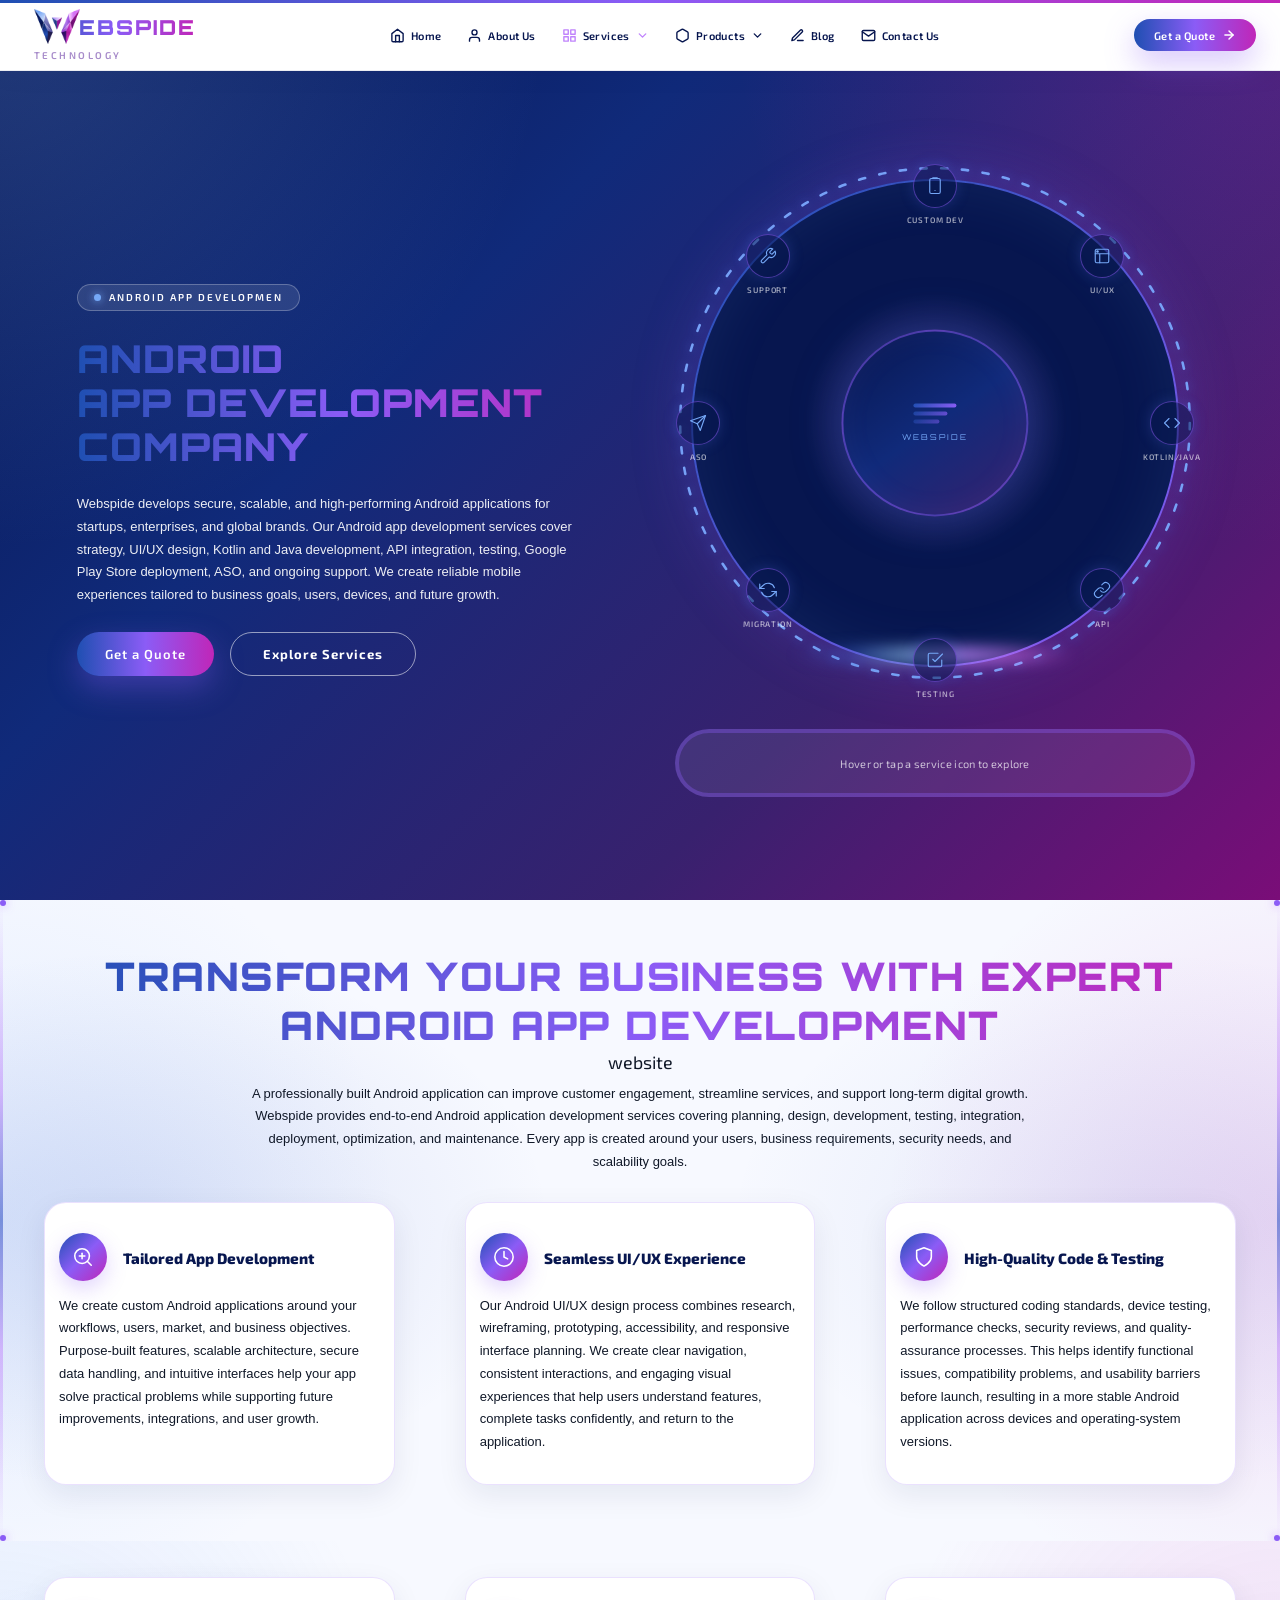
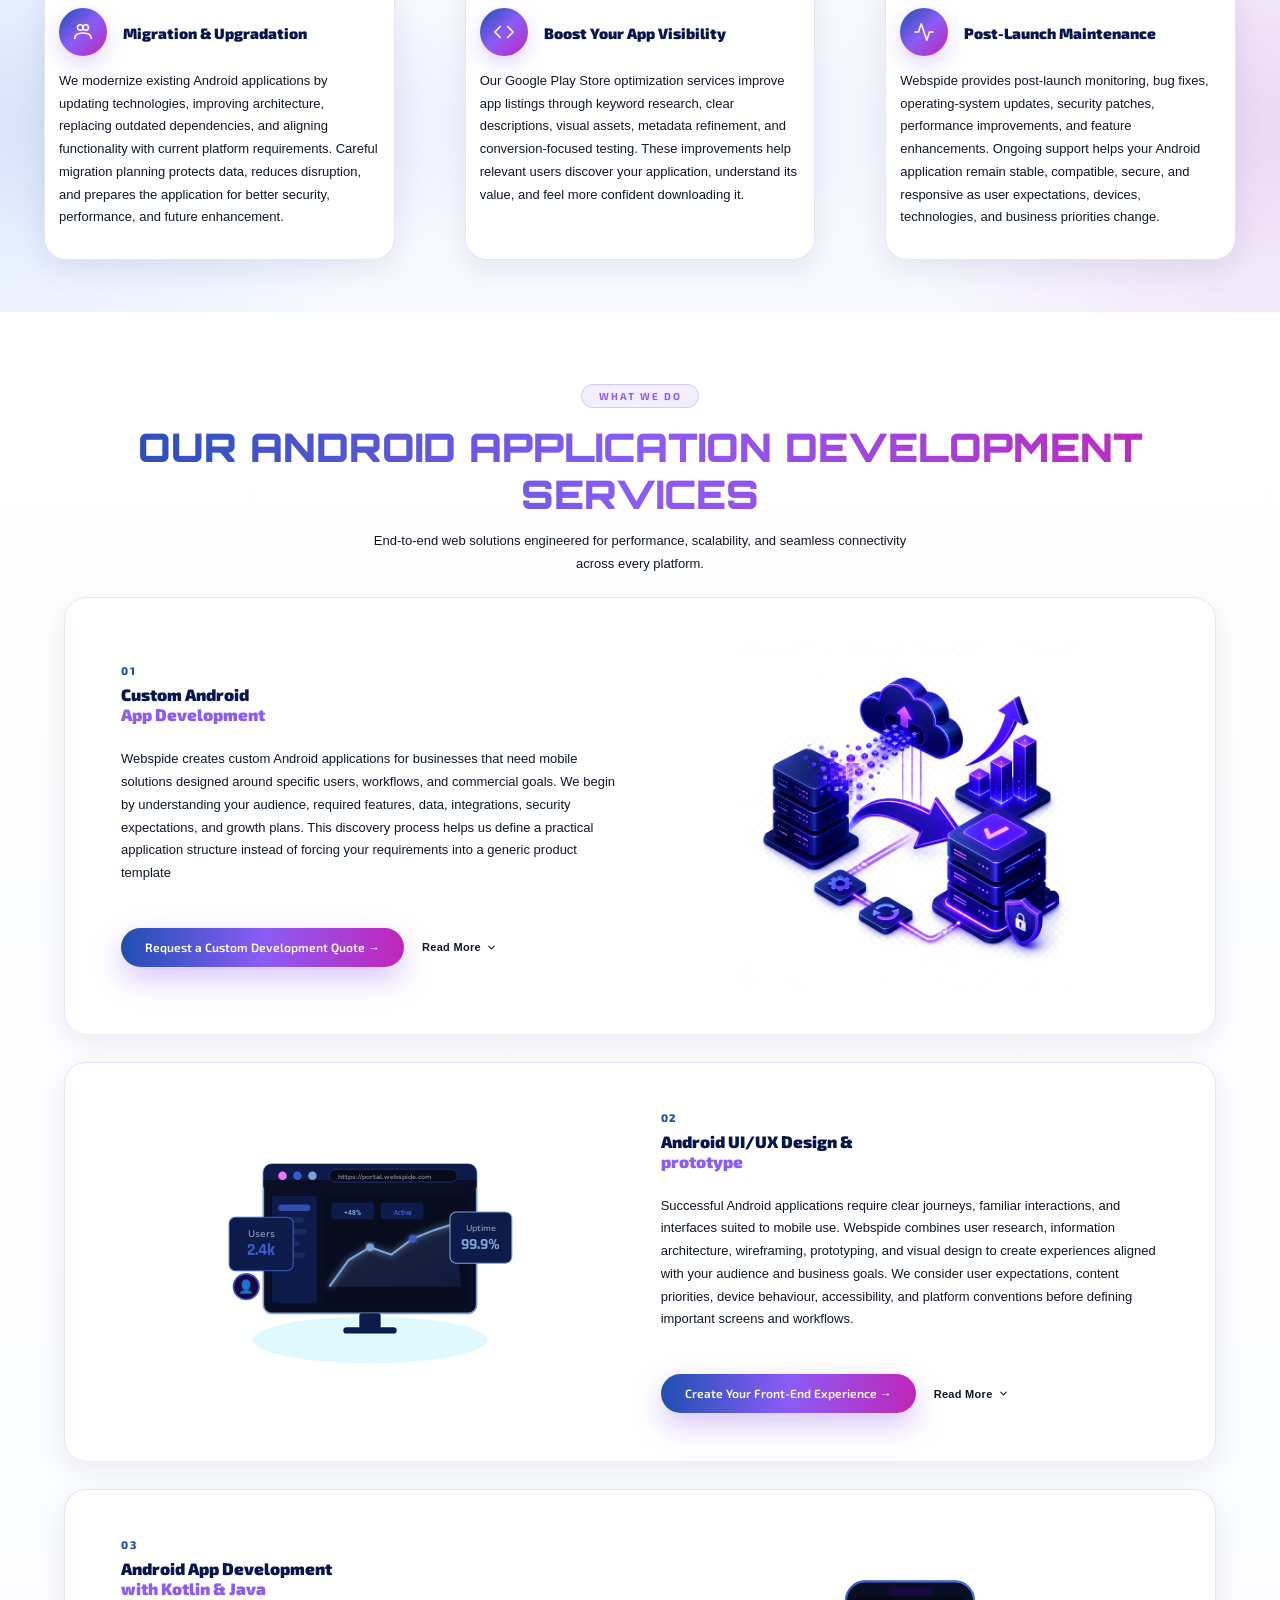
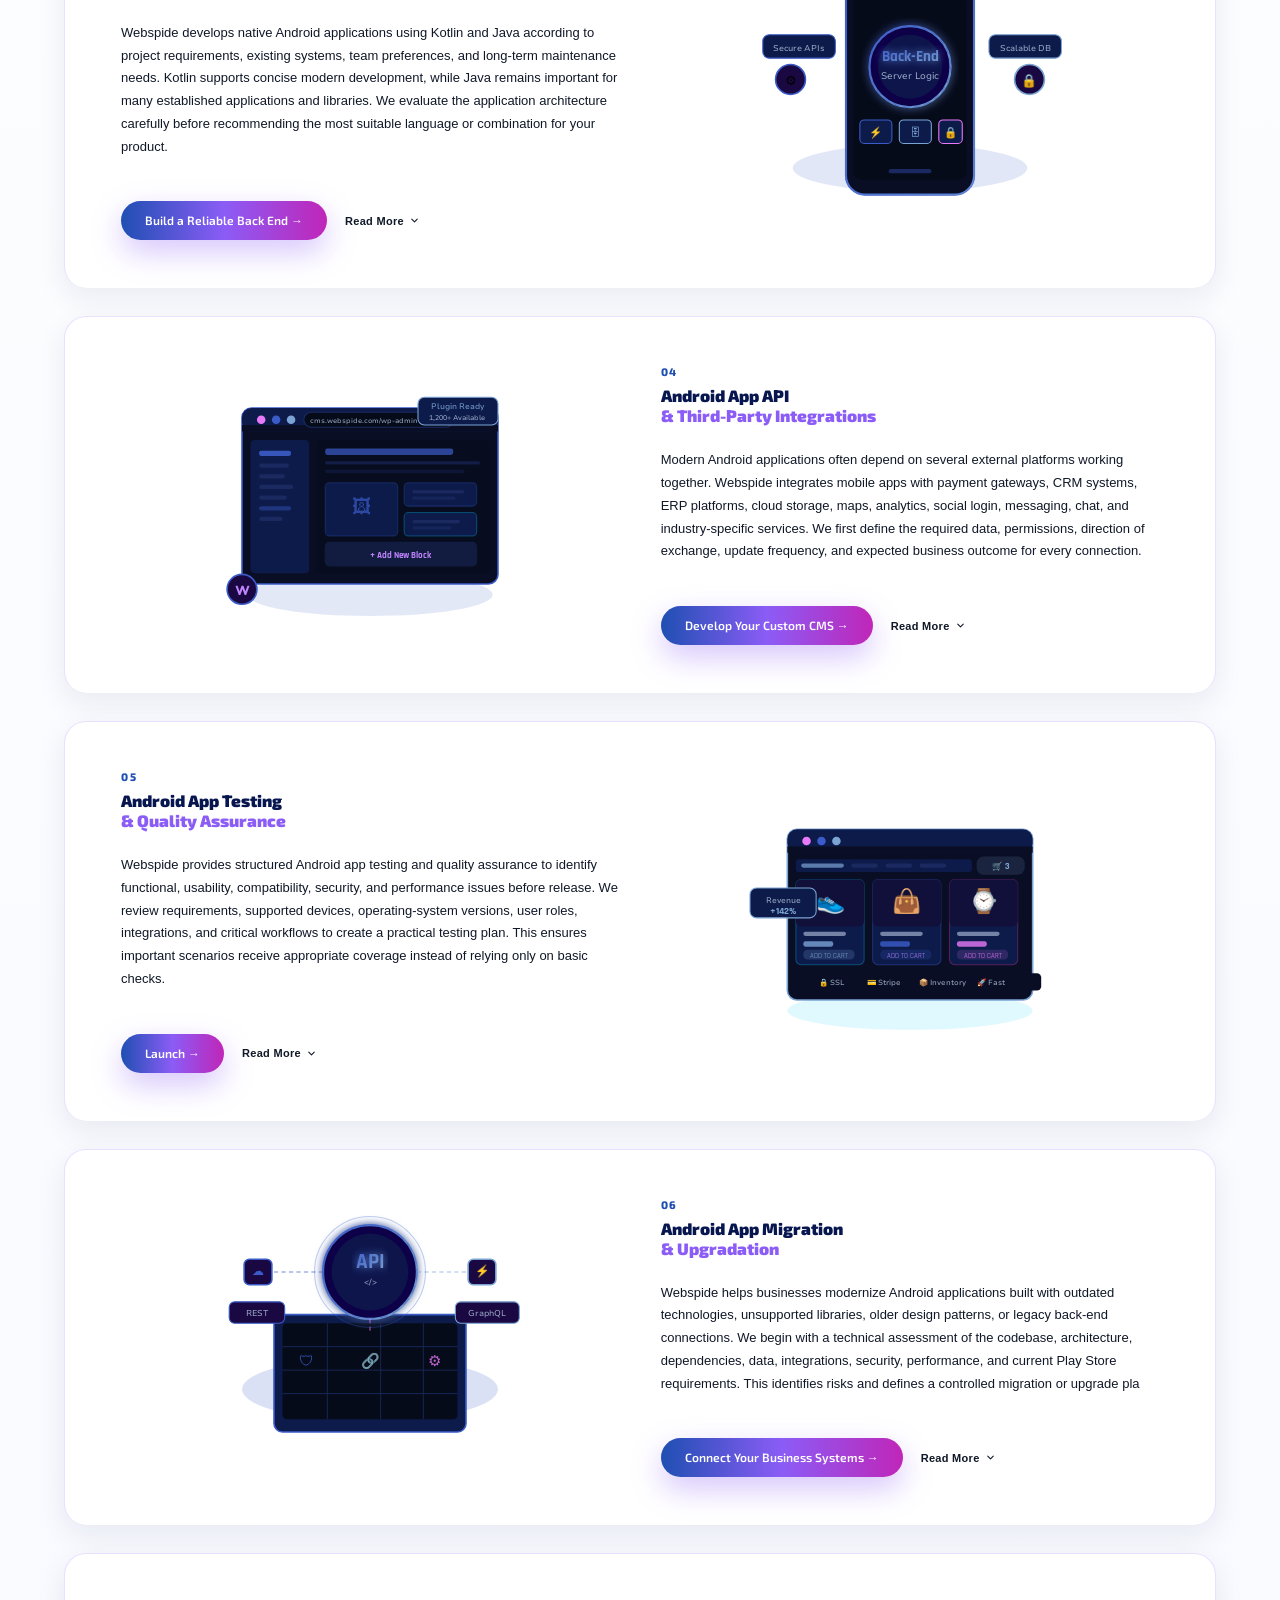
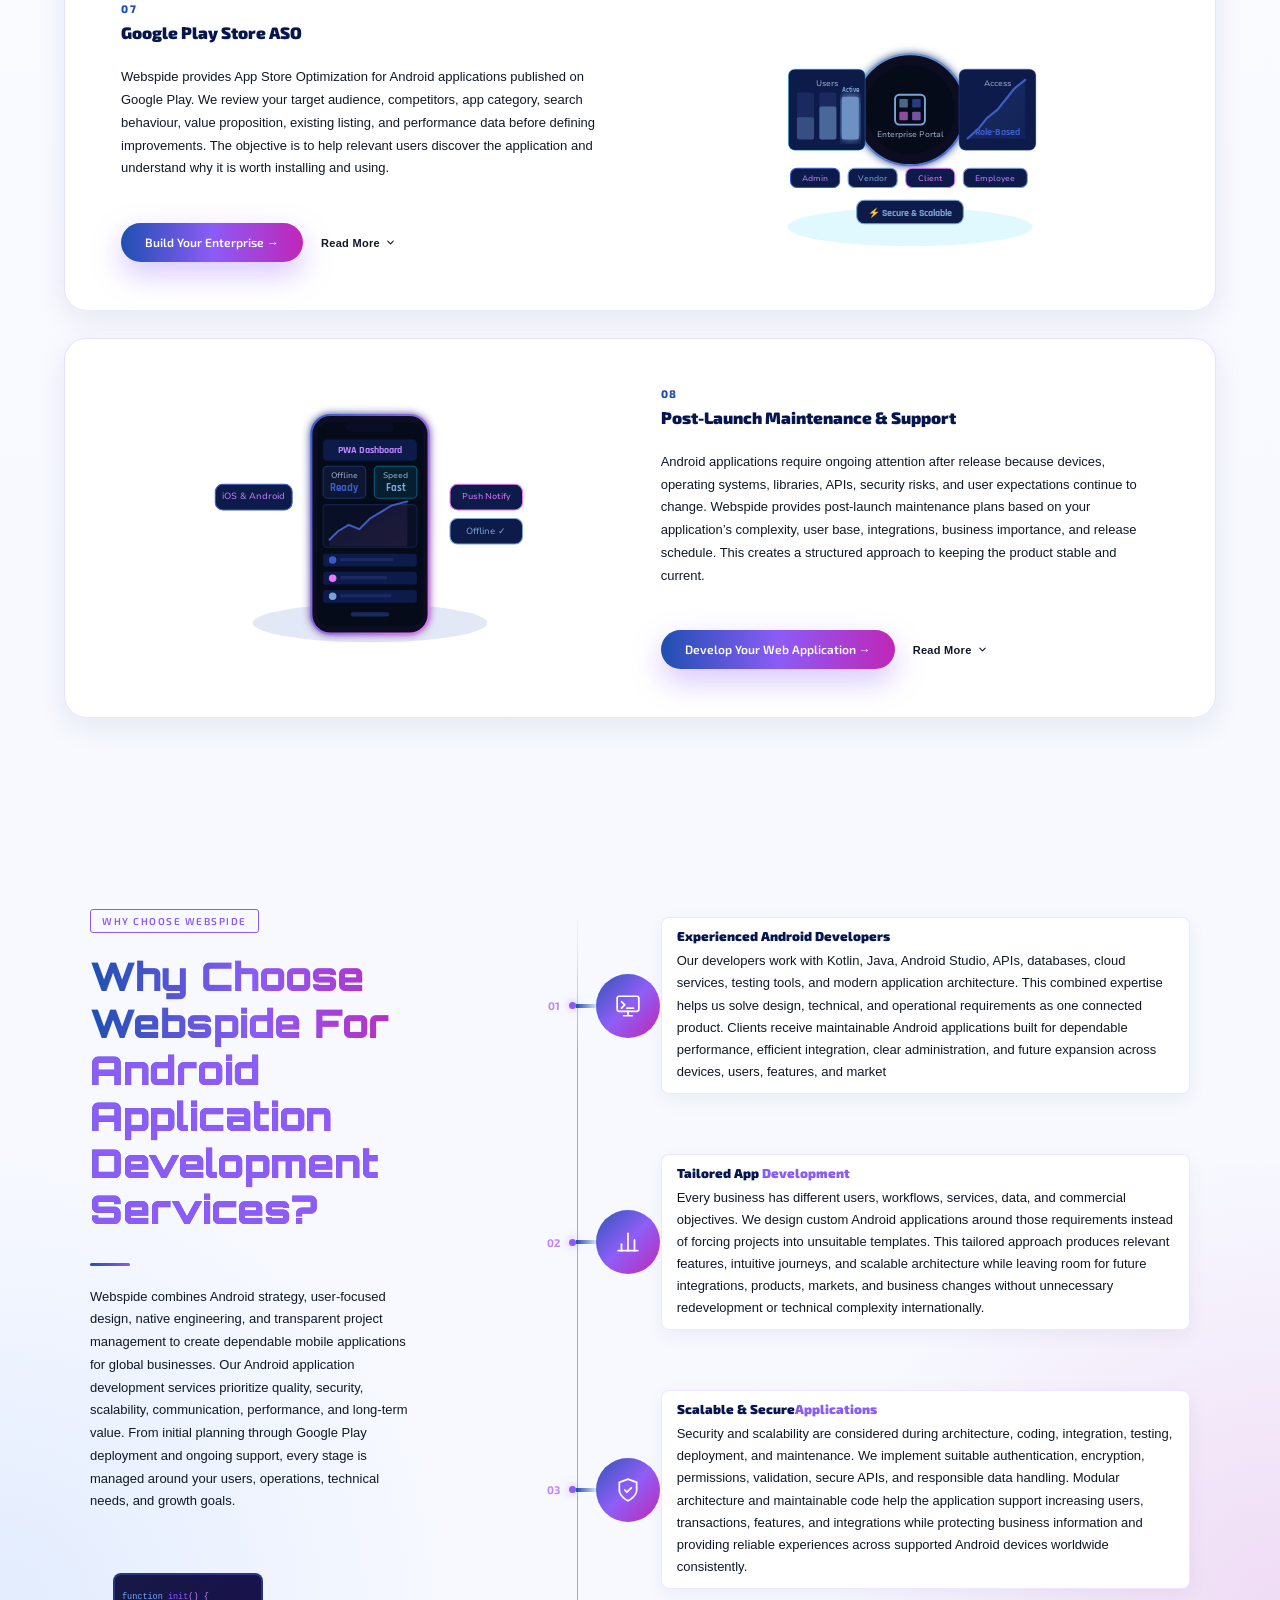
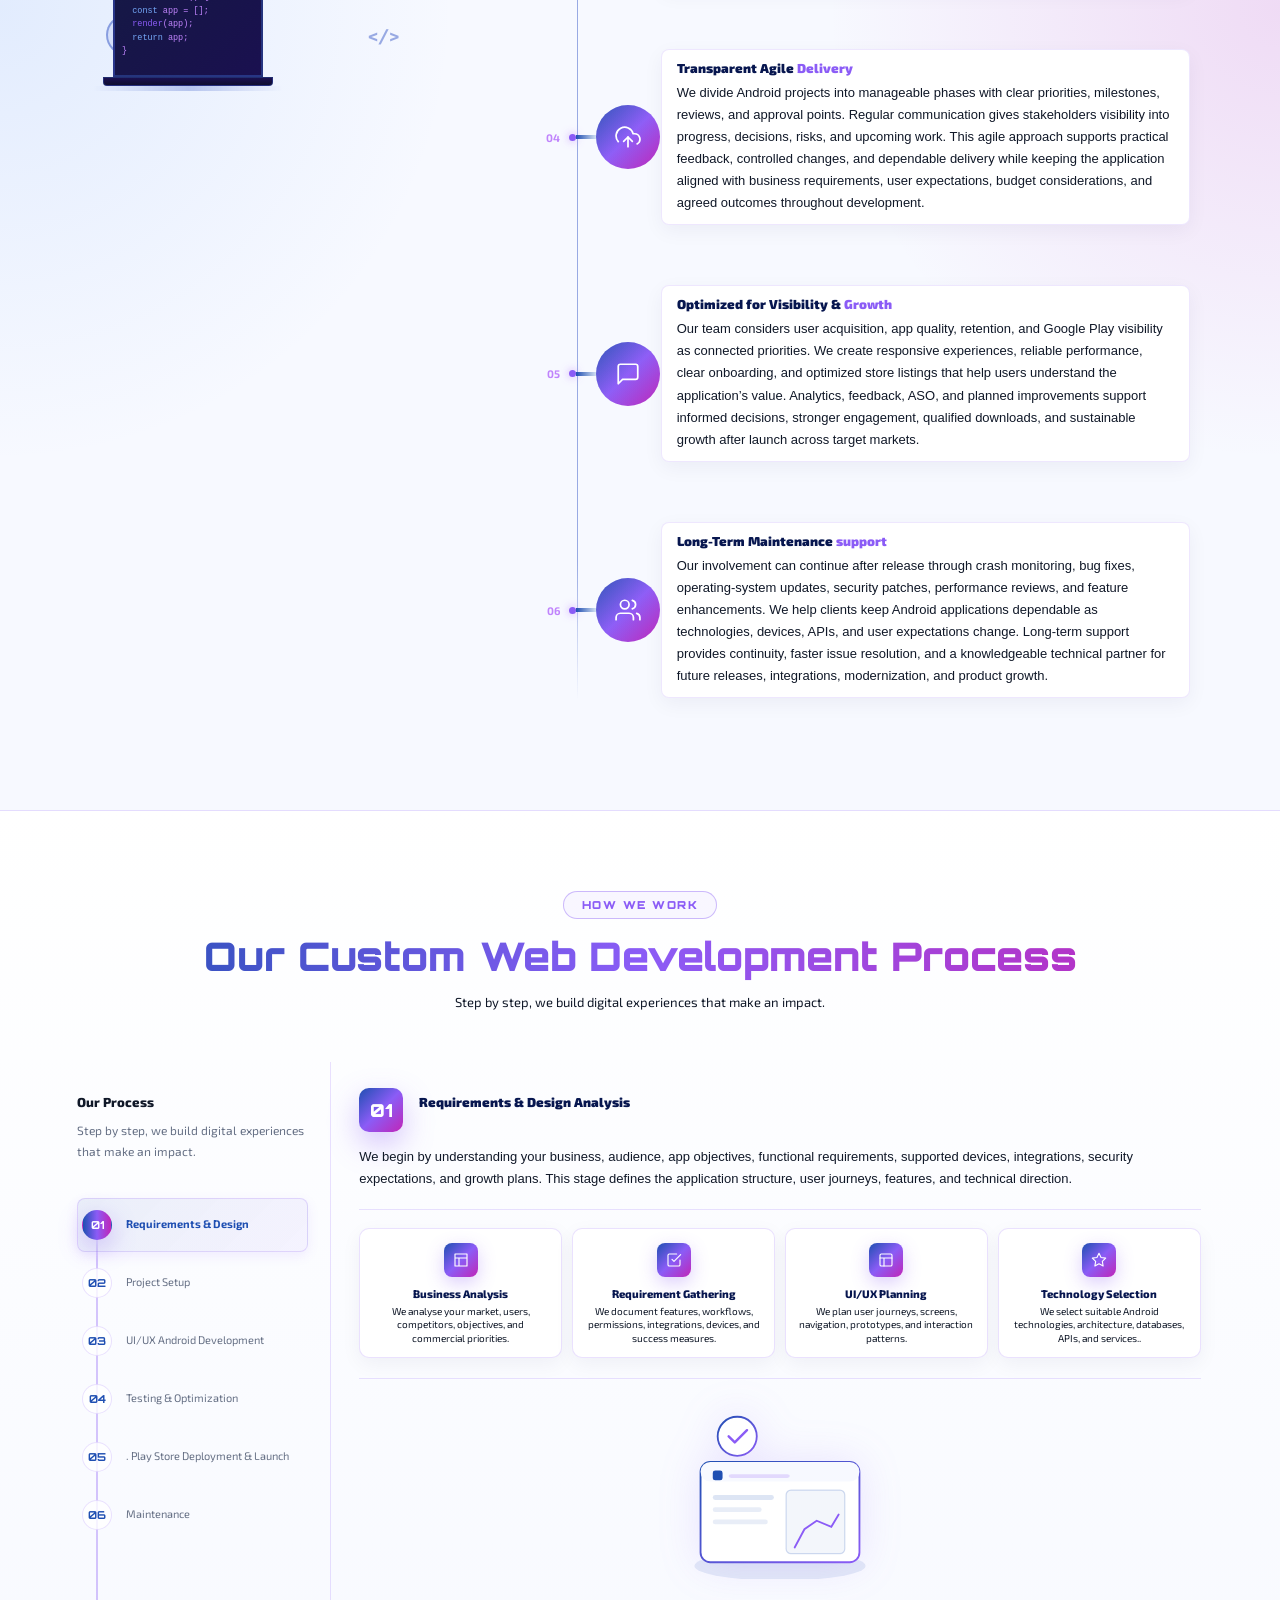
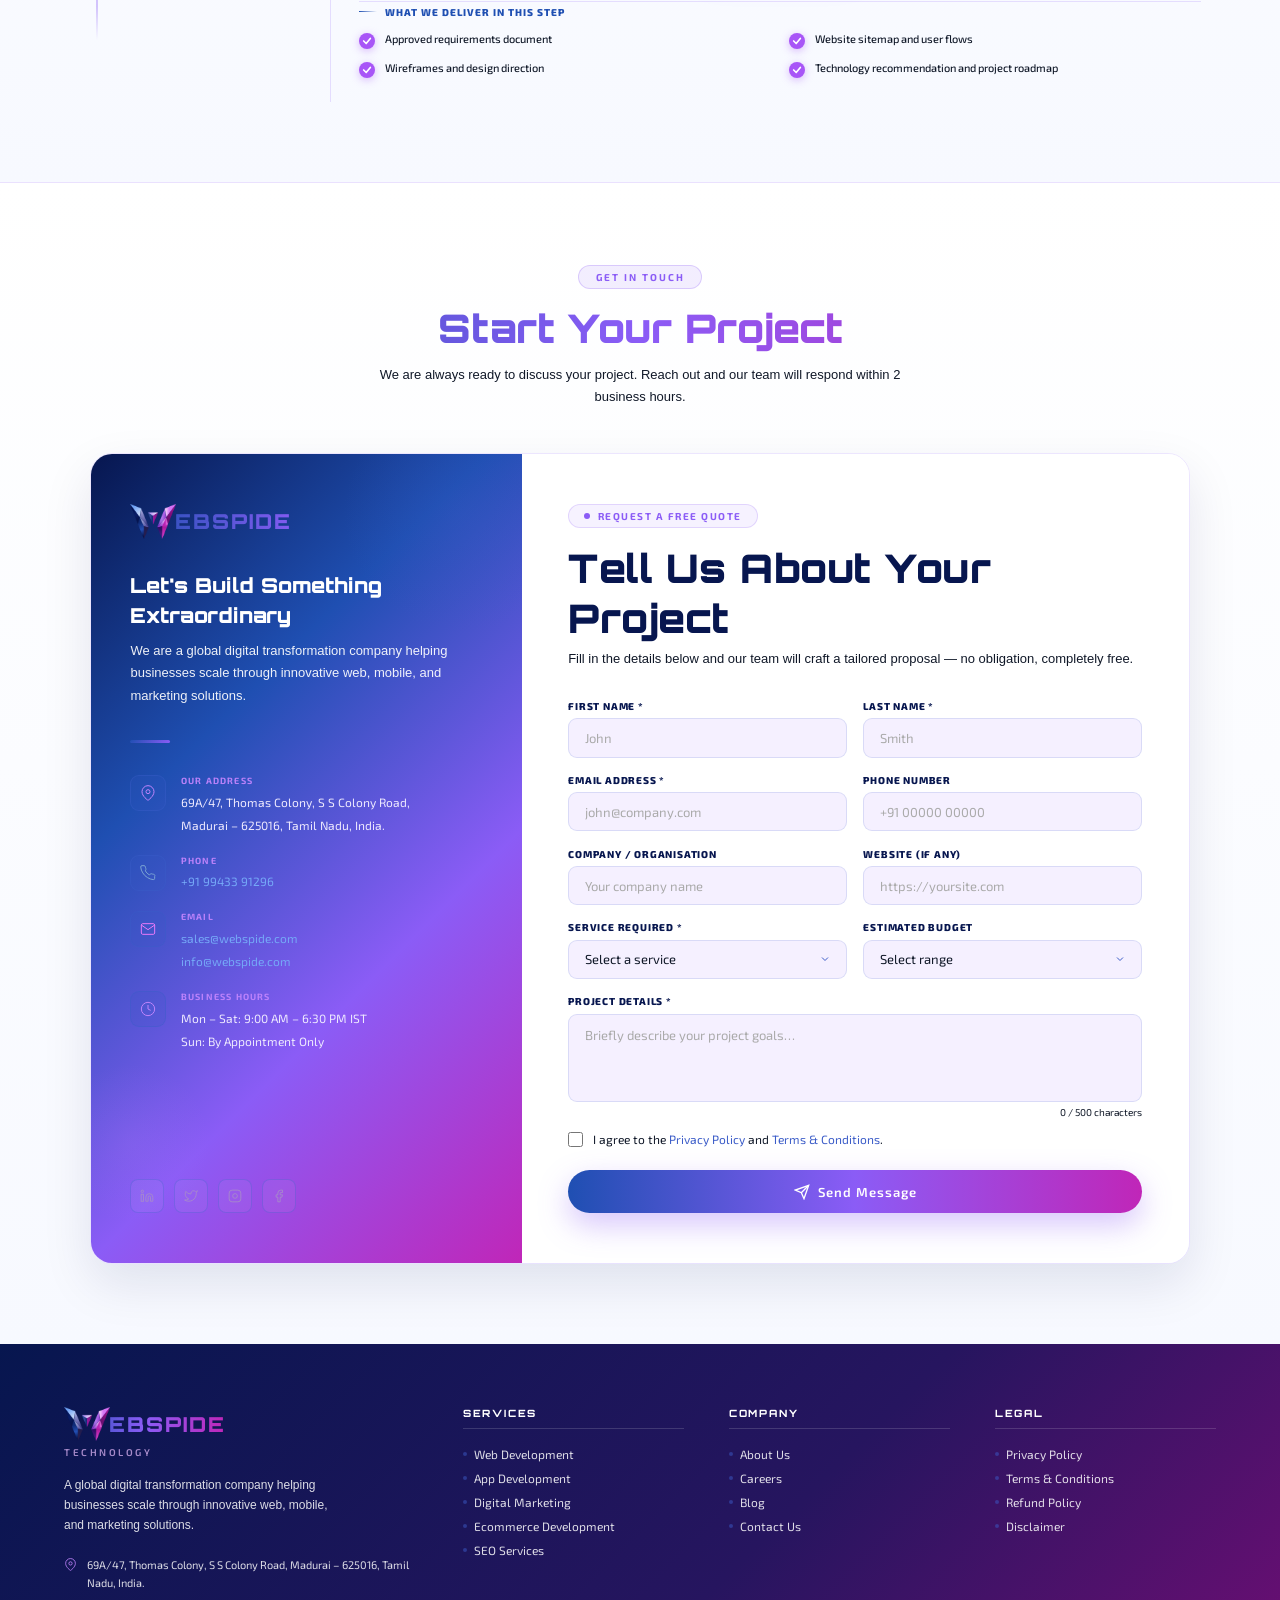
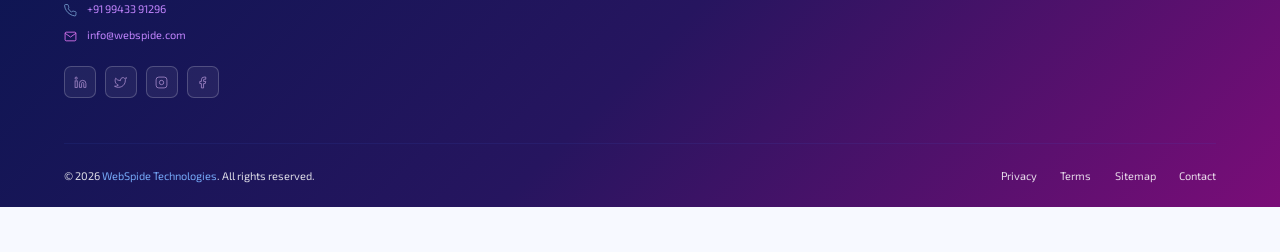
==== indexandroid1.html @ 02525e6e "Add files via upload" ====
<!DOCTYPE html>
<html lang="en">
<head>
<meta charset="UTF-8" />
  <title>Custom Web Development Services | Webspide</title>

  <meta name="description"
        content="Build a secure, scalable, and high-performing website with Webspide's custom web development services for startups, enterprises, and global businesses.">

  <meta name="keywords"
        content="custom web development, custom web development company, custom website development, custom website development services, web design and development, custom web design services, custom web design company, website design and development services, full-stack web development, enterprise web development, custom web application development, e-commerce web development, web portal development, API development and integration, website development company">

<meta name="viewport" content="width=device-width, initial-scale=1.0" />

<link href="https://fonts.googleapis.com/css2?family=Orbitron:wght@400;600;700;900&family=Exo+2:wght@300;400;500;600;700;800;900&family=Poppins:wght@400;500;600;700;800&family=Rajdhani:wght@500;600;700&family=Nunito+Sans:wght@300;400;600;700&display=swap" rel="stylesheet" />
<style>
*,*::before,*::after{box-sizing:border-box;margin:0;padding:0}
:root{
  --ws-navy:#07164F;
  --ws-dark-blue:#102A7A;
  --ws-royal-blue:#1F4FB2;
  --ws-sky-blue:#75A8F7;
  --ws-indigo:#38216E;
  --ws-violet:#8B5CF6;
  --ws-purple:#A855F7;
  --ws-magenta:#C026B8;
  --ws-dark-magenta:#7A0D78;
  --ws-light-bg:#F7F9FF;
  --ws-lavender-bg:#F3E8FF;
  --ws-text-dark:#101828;
  --ws-text-muted:#667085;
  --ws-main-gradient:linear-gradient(135deg,#07164F 0%,#1F4FB2 32%,#8B5CF6 65%,#C026B8 100%);
  --ws-btn-gradient:linear-gradient(90deg,#1F4FB2 0%,#8B5CF6 50%,#C026B8 100%);
  --ws-heading-gradient:linear-gradient(90deg,#1F4FB2,#8B5CF6,#C026B8);
  --ws-icon-gradient:linear-gradient(135deg,#1F4FB2,#8B5CF6,#C026B8);
  --ws-footer-gradient:linear-gradient(135deg,#07164F 0%,#26155F 55%,#7A0D78 100%);
  --ws-hero-gradient:
    radial-gradient(circle at top left,rgba(117,168,247,0.25),transparent 35%),
    radial-gradient(circle at top right,rgba(192,38,184,0.25),transparent 35%),
    linear-gradient(135deg,#07164F 0%,#102A7A 35%,#38216E 70%,#7A0D78 100%);
  --nav-h:70px;
  --navy:var(--ws-navy);--deep:var(--ws-dark-blue);--mid:var(--ws-indigo);
  --logo-1:var(--ws-royal-blue);--logo-2:var(--ws-sky-blue);--logo-3:var(--ws-violet);--logo-4:var(--ws-magenta);
  --purple:var(--ws-royal-blue);--cyan:var(--ws-sky-blue);--pink:var(--ws-violet);
  --accent1:var(--ws-royal-blue);--accent2:var(--ws-magenta);
  --text-main:#101828;--text-muted:#101828;
  --white:#fff;--grey:#101828;--violet:var(--ws-violet);
  --glow-p:rgba(31,79,178,0.35);--glow-c:rgba(139,92,246,0.3);
  --grad-logo:var(--ws-heading-gradient);
  --grad-logo-full:var(--ws-main-gradient);
  --grad-logo-btn:var(--ws-btn-gradient);
  --grad-logo-soft:linear-gradient(135deg,var(--ws-sky-blue),var(--ws-violet),var(--ws-magenta));
  --grad-logo-border:linear-gradient(135deg,var(--ws-royal-blue),var(--ws-violet));
  --card-bg:rgba(139,92,246,0.06);--card-border:rgba(139,92,246,0.18);
}
.gradient-heading{
  background:var(--ws-heading-gradient);
  -webkit-background-clip:text;
  -webkit-text-fill-color:transparent;
  background-clip:text;
}
.section-light{background:linear-gradient(180deg,#ffffff 0%,var(--ws-light-bg) 100%)}
.section-soft-gradient{
  background:
    radial-gradient(circle at left,rgba(117,168,247,0.16),transparent 30%),
    radial-gradient(circle at right,rgba(192,38,184,0.14),transparent 30%),
    var(--ws-light-bg);
}
html{scroll-behavior:smooth;font-size:112%}
body{background:var(--ws-light-bg);color:#101828;font-family:'Exo 2',sans-serif;overflow-x:hidden;min-height:100vh}
p{font-family:Arial,Helvetica,sans-serif;font-size:1rem;line-height:1.8;}

/* ═══════════════════════════════════
   HEADING STYLES — Bolder + Colored
   ═══════════════════════════════════ */
h1{font-weight:900!important}
h2{font-weight:800!important;color:#07164F!important}
h3{font-weight:800!important;color:#1F4FB2!important}
h4{font-weight:800!important;color:#38216E!important}
h5{font-weight:800!important;color:#8B5CF6!important}
h6{font-weight:800!important;color:#C026B8!important}

/* Override gradient headings to keep gradient on specific elements */
.gradient-heading,
.section-title.gradient-heading,
.ts-header h2.gradient-heading,
.left-title.gradient-heading,
.b1-title.gradient-heading,
.cta-section h2{
  color:transparent!important;
  -webkit-text-fill-color:transparent!important;
  font-weight:900!important;
}

/* Card titles in service section stay dark */
.services-section .card-title{color:#07164F!important;font-weight:900!important}
.services-section .card-title span{color:#8B5CF6!important}

/* Contact heading on dark bg stays white */
.con-heading h2{color:#ffffff!important;font-weight:900!important}

/* HOW WE WORK panel h3 */
.hww-ph-text h3{color:#07164F!important;font-weight:900!important}

/* Feature titles in Why Choose Us */
.feature-title{color:#07164F!important;font-weight:900!important}
.feature-title .accent{color:#8B5CF6!important}

/* hww sub-title */
.hww-sub-title{color:#07164F!important;font-weight:800!important}

/* form title */
.form-title{color:#07164F!important;font-weight:900!important}

/* success state h4 */
.success-state h4{color:#07164F!important;font-weight:900!important}

/* b1/b2 card titles */
.b1-card-title,.b2-card-title{color:#07164F!important;font-weight:800!important}

/* ═══════════════════════════════════
   GRAY → BLACK text overrides
   ═══════════════════════════════════ */
.section-sub,
.left-desc,
.feature-desc,
.b1-desc,
.b2-card-desc,
.b1-card-desc,
.card-desc,
.card-desc-extra,
.hero-desc,
.orb-card-tag,
.orb-panel-tag,
.orb-panel-empty,
.hww-ph-text p,
.hww-sub-desc,
.hww-del-item,
.cta-section p,
.form-sub,
.ft-desc,
.ft-contact-item span,
.fb-copy,
.ft-links a,
.fb-legal a,
.stat-label,
.svc-btn-link,
.ts-header h3,
.ts-header p,
.ts-tech-item span,
.ts-row-label span,
.con-heading p,
.char-hint,
.terms-row span{
  color:#101828!important;
}

/* Keep white text on dark/gradient backgrounds */
.hero.hero-section .hero-desc{color:rgba(255,255,255,.92)!important}
.hero.hero-section .stat-label{color:rgba(255,255,255,.8)!important}
.con-heading p{color:rgba(255,255,255,.92)!important}
.site-footer .ft-desc,
.site-footer .ft-contact-item span,
.site-footer .fb-copy,
.site-footer .ft-links a,
.site-footer .fb-legal a{color:rgba(255,255,255,.85)!important}
.cta-section p{color:rgba(255,255,255,.92)!important}

/* banner text on light bg */
.banner-1 .b1-desc,
.banner-2 .b2-card-desc{color:#101828!important}

.bg-layer,.bg-grid{display:none}

.site-header{
  position:fixed;top:0;left:0;right:0;z-index:200;
  background:#ffffff;backdrop-filter:blur(12px);
  border-bottom:1px solid rgba(7,22,79,0.08);
  box-shadow:0 4px 24px rgba(7,22,79,0.06);
}
.site-header::before{
  content:'';position:absolute;top:0;left:0;right:0;height:3px;
  background:var(--ws-btn-gradient);
}

.nav-bar{
  display:flex;align-items:center;justify-content:space-between;
  padding:0 24px;height:var(--nav-h);max-width:1600px;margin:0 auto;gap:12px;
}
.logo-wrap{display:flex;align-items:center;gap:.55rem;text-decoration:none;flex-shrink:0}
.logo-name{font-family:'Orbitron',sans-serif;font-size:1.15rem;font-weight:900;background:var(--grad-logo);-webkit-background-clip:text;-webkit-text-fill-color:transparent;letter-spacing:2px;white-space:nowrap;display:inline-flex;align-items:center}
.logo-name .w-logo{height:1.95rem;width:auto;margin-right:-1px;vertical-align:middle;object-fit:contain;display:inline-block}
.logo-sub{font-size:.55rem;font-weight:600;letter-spacing:2.5px;color:#a78bca;text-transform:uppercase;display:block;margin-top:1px}

.nav-links-new{display:flex;align-items:center;gap:2px;list-style:none;flex:1;justify-content:center}
.nav-links-new li{position:relative}
.nav-links-new a,
.nav-links-new>li>button{
  display:flex;align-items:center;gap:6px;text-decoration:none;
  color:#07164F;font-size:.94rem;font-weight:600;letter-spacing:.4px;
  padding:7px 12px;border-radius:8px;
  transition:color .2s,background .2s;white-space:nowrap;
  cursor:pointer;background:transparent;border:none;font-family:'Exo 2',sans-serif;
}
.nav-links-new a:hover,
.nav-links-new>li>button:hover{color:#fff;background:rgba(58,92,200,.18)}
.nav-icon{width:15px;height:15px;stroke:#07164F;fill:none;stroke-width:2.2;stroke-linecap:round;stroke-linejoin:round;transition:stroke .2s;flex-shrink:0}
.nav-links-new a:hover .nav-icon,
.nav-links-new>li>button:hover .nav-icon{stroke:#c084fc}
.nav-arrow{width:13px;height:13px;stroke:#07164F;fill:none;stroke-width:2.5;stroke-linecap:round;stroke-linejoin:round;transition:transform .3s,stroke .2s;flex-shrink:0}

.nav-item-services>button{
  background:rgba(59,92,200,.22);border:1px solid rgba(58,92,200,.55);
  color:#fff;animation:svcPulse 3s ease-in-out infinite;
}
@keyframes svcPulse{
  0%,100%{border-color:rgba(58,92,200,.55)}
  50%{border-color:rgba(123,164,212,.8);box-shadow:0 0 12px rgba(58,92,200,.25)}
}
.nav-item-services>button .nav-icon,
.nav-item-services>button .nav-arrow{stroke:#c084fc}
.nav-item-services.open>button .nav-arrow,
.nav-item-products.open>button .nav-arrow{transform:rotate(180deg)}
.nav-item-services.open>button,
.nav-item-services>button:hover{background:rgba(59,92,200,.32)}

.nav-item-products>button{
  display:flex;align-items:center;gap:6px;color:#c8c0e8;font-size:.82rem;
  font-weight:500;padding:7px 12px;border-radius:8px;cursor:pointer;
  background:transparent;border:none;font-family:'Exo 2',sans-serif;
  transition:color .2s,background .2s;
}
.nav-item-products.open>button,
.nav-item-products>button:hover{color:#fff;background:rgba(59,92,200,.18)}
.nav-item-products.open>button .nav-icon,
.nav-item-products>button:hover .nav-icon{stroke:#c084fc}

.nav-cta-new{
  display:flex;align-items:center;gap:7px;padding:9px 20px;border-radius:30px;
  background:var(--grad-logo-btn);color:#fff;font-weight:700;
  font-size:.82rem;letter-spacing:.5px;text-decoration:none;cursor:pointer;
  border:none;font-family:'Exo 2',sans-serif;white-space:nowrap;flex-shrink:0;
  box-shadow:0 4px 20px rgba(59,92,200,.45);transition:transform .2s,box-shadow .2s;
  animation:ctaGlow 3s ease-in-out infinite;
}
@keyframes ctaGlow{
  0%,100%{box-shadow:0 4px 20px rgba(59,92,200,.4)}
  50%{box-shadow:0 4px 32px rgba(192,132,252,.75)}
}
.nav-cta-new:hover{transform:translateY(-2px);box-shadow:0 8px 32px rgba(192,132,252,.7)!important;animation:none}
.nav-cta-new svg{width:14px;height:14px;stroke:#fff;fill:none;stroke-width:2.5;stroke-linecap:round;stroke-linejoin:round;transition:transform .2s}
.nav-cta-new:hover svg{transform:translateX(3px)}

.hamburger{display:none;flex-direction:column;justify-content:center;align-items:center;gap:5px;width:40px;height:40px;border:1px solid rgba(59,92,200,.4);border-radius:8px;background:rgba(59,92,200,.1);cursor:pointer;flex-shrink:0;transition:border-color .2s,background .2s}
.hamburger:hover{border-color:#c084fc;background:rgba(59,92,200,.2)}
.hamburger span{display:block;width:20px;height:2px;background:#c084fc;border-radius:2px;transition:transform .3s,opacity .3s,width .3s}
.hamburger.open span:nth-child(1){transform:translateY(7px) rotate(45deg)}
.hamburger.open span:nth-child(2){opacity:0;width:0}
.hamburger.open span:nth-child(3){transform:translateY(-7px) rotate(-45deg)}

.mobile-menu{display:none;position:fixed;top:var(--nav-h);left:0;right:0;bottom:0;z-index:199;background:rgba(6,5,26,.98);backdrop-filter:blur(24px);overflow-y:auto;transform:translateX(100%);transition:transform .35s cubic-bezier(.4,0,.2,1)}
.mobile-menu.open{transform:translateX(0)}
.mobile-menu-inner{padding:20px 20px 40px;display:flex;flex-direction:column;gap:4px}
.mob-link{display:flex;align-items:center;gap:10px;padding:14px 16px;border-radius:10px;color:#c8c0e8;text-decoration:none;font-size:.95rem;font-weight:500;transition:background .2s,color .2s;border:1px solid transparent}
.mob-link:hover,.mob-link.active-mob{color:#fff;background:rgba(59,92,200,.15);border-color:rgba(59,92,200,.3)}
.mob-link svg{width:18px;height:18px;stroke:#9575cd;fill:none;stroke-width:1.8;stroke-linecap:round;stroke-linejoin:round;flex-shrink:0}
.mob-link:hover svg,.mob-link.active-mob svg{stroke:#c084fc}
.mob-section-title{font-family:'Orbitron',sans-serif;font-size:.62rem;font-weight:700;letter-spacing:2.5px;text-transform:uppercase;color:var(--logo-2);padding:18px 16px 8px;border-top:1px solid rgba(59,92,200,.15);margin-top:8px}
.mob-sub-link{display:flex;align-items:center;gap:8px;padding:9px 16px 9px 28px;border-radius:8px;color:#a78bca;text-decoration:none;font-size:.82rem;transition:color .2s,background .2s}
.mob-sub-link::before{content:'';width:5px;height:5px;border-radius:50%;background:rgba(59,92,200,.5);flex-shrink:0;transition:background .2s}
.mob-sub-link:hover{color:#e8e0ff;background:rgba(59,92,200,.08)}
.mob-sub-link:hover::before{background:#c084fc}
.mob-cta{margin-top:20px;padding:14px;border-radius:12px;background:var(--grad-logo-btn);color:#fff;font-weight:700;font-size:.95rem;letter-spacing:1px;text-align:center;text-decoration:none;display:block;box-shadow:0 4px 20px rgba(59,92,200,.45)}

/* ── Dropdown wrapper ── */
.mega-dropdown {
  background: #ffffff !important;
  border: 1px solid rgba(139, 92, 246, 0.18) !important;
  border-radius: 16px !important;
  box-shadow: 0 20px 60px rgba(7, 22, 79, 0.14), 0 4px 16px rgba(139, 92, 246, 0.08) !important;
  padding: 20px !important;
  backdrop-filter: none !important;
}
 
/* Triangle pointer above dropdown */
.mega-dropdown::before {
  display: block !important;
  content: '' !important;
  position: absolute !important;
  top: -10px !important;
  left: 50% !important;
  transform: translateX(-50%) !important;
  border-left: 10px solid transparent !important;
  border-right: 10px solid transparent !important;
  border-bottom: 10px solid #ffffff !important;
  filter: drop-shadow(0 -2px 4px rgba(139, 92, 246, 0.15)) !important;
  z-index: 10 !important;
}
.mega-dropdown::after {
  display: none !important;
}
 
/* ── 3-column grid ── */
.mega-inner {
  display: grid !important;
  grid-template-columns: repeat(3, 1fr) !important;
  gap: 14px !important;
  max-width: 1600px !important;
  margin: 0 auto !important;
}
 
/* ── Individual card ── */
.mega-col {
  background: #F7F9FF !important;
  border: 1.5px solid rgba(139, 92, 246, 0.18) !important;
  border-radius: 14px !important;
  padding: 22px 20px 24px !important;
  transition: border-color 0.22s, box-shadow 0.22s, background 0.22s !important;
  position: relative !important;
  overflow: hidden !important;
}
 
.mega-col::after {
  content: '' !important;
  position: absolute !important;
  top: 0 !important;
  left: 0 !important;
  right: 0 !important;
  height: 3px !important;
  background: linear-gradient(90deg, #1F4FB2, #8B5CF6, #C026B8) !important;
  opacity: 0 !important;
  transition: opacity 0.22s !important;
}
 
.mega-col:hover {
  background: #ffffff !important;
  border-color: rgba(139, 92, 246, 0.38) !important;
  box-shadow: 0 8px 28px rgba(139, 92, 246, 0.12) !important;
}
 
.mega-col:hover::after {
  opacity: 1 !important;
}
 
/* ── Card header ── */
.mega-col-header {
  display: flex !important;
  align-items: center !important;
  gap: 14px !important;
  padding-bottom: 14px !important;
  margin-bottom: 14px !important;
  border-bottom: 2px solid rgba(139, 92, 246, 0.15) !important;
}
 
/* ── Icon box — gradient, matches screenshot ── */
.mega-col-icon {
  width: 46px !important;
  height: 46px !important;
  min-width: 46px !important;
  border-radius: 12px !important;
  background: linear-gradient(135deg, #1F4FB2 0%, #8B5CF6 55%, #C026B8 100%) !important;
  display: flex !important;
  align-items: center !important;
  justify-content: center !important;
  flex-shrink: 0 !important;
  box-shadow: 0 6px 18px rgba(139, 92, 246, 0.35) !important;
}
 
.mega-col-icon svg {
  width: 22px !important;
  height: 22px !important;
  stroke: #ffffff !important;
  fill: none !important;
  stroke-width: 2 !important;
  stroke-linecap: round !important;
  stroke-linejoin: round !important;
  opacity: 1 !important;
  filter: none !important;
}
 
/* ── Section title ── */
.mega-col-title {
  font-family: 'Exo 2', sans-serif !important;
  font-size: 1rem !important;
  font-weight: 800 !important;
  color: #07164F !important;
  -webkit-text-fill-color: #07164F !important;
  letter-spacing: 0.2px !important;
  line-height: 1.2 !important;
  text-shadow: none !important;
}
 
/* ── Links wrapper — 2-col grid ── */
.mega-links {
  display: grid !important;
  grid-template-columns: 1fr 1fr !important;
  gap: 4px 10px !important;
}
 
/* Override for App Development (fewer items, single col looks better) */
.mega-col:nth-child(2) .mega-links {
  grid-template-columns: 1fr 1fr !important;
}
 
/* ── Individual link ── */
.mega-link {
  display: flex !important;
  align-items: center !important;
  gap: 8px !important;
  font-family: 'Exo 2', sans-serif !important;
  font-size: 0.95rem !important;
  font-weight: 500 !important;
  color: #344157 !important;
  text-decoration: none !important;
  padding: 6px 8px !important;
  border-radius: 6px !important;
  line-height: 1.35 !important;
  transition: background 0.18s, color 0.18s, transform 0.15s !important;
  white-space: normal !important;
}
 
/* Bullet dot */
.mega-link::before {
  content: '' !important;
  width: 6px !important;
  height: 6px !important;
  min-width: 6px !important;
  border-radius: 50% !important;
  background: #8B5CF6 !important;
  flex-shrink: 0 !important;
  box-shadow: 0 0 5px rgba(139, 92, 246, 0.5) !important;
  transition: background 0.18s !important;
}
 
/* Hover */
.mega-link:hover {
  background: rgba(139, 92, 246, 0.08) !important;
  color: #1F4FB2 !important;
  transform: translateX(3px) !important;
}
 
.mega-link:hover::before {
  background: #C026B8 !important;
  box-shadow: 0 0 8px rgba(192, 38, 184, 0.6) !important;
}
@media (max-width: 900px) {
  .mega-inner {
    grid-template-columns: 1fr !important;
  }
  .mega-col:first-child .mega-links,
  .mega-col-app .mega-links {
    grid-template-columns: 1fr 1fr !important;
  }
}
.mega-col-app .mega-links{
  display:grid;grid-template-columns:1fr 1fr;gap:0 4px;
}

.simple-dropdown{
  position:absolute;top:calc(100% + 8px);left:50%;
  transform:translateX(-50%) translateY(4px);
  min-width:80px;background:rgba(7,5,24,.98);
  border:1px solid rgba(59,92,200,.3);border-radius:10px;
  padding:6px 0;opacity:0;visibility:hidden;pointer-events:none;
  transition:opacity .2s,visibility .2s,transform .2s;
  box-shadow:0 20px 50px rgba(0,0,0,.5)
}
.nav-item-products.open .simple-dropdown{
  opacity:1;visibility:visible;pointer-events:auto;transform:translateX(-50%) translateY(0)
}
.simple-dropdown a{display:block;padding:8px 16px;color:#a78bca;font-size:.8rem;text-decoration:none;transition:color .2s,background .2s}
.simple-dropdown a:hover{color:#fff;background:rgba(59,92,200,.15)}

section,.cta-section,.contact-section,.sections,.banner{scroll-margin-top:var(--nav-h)}

.hero{position:relative;z-index:1;min-height:100vh;display:grid;grid-template-columns:1fr 1fr;align-items:center;padding:calc(var(--nav-h) + 50px) 6% 60px;gap:3rem}
.hero-left{display:flex;flex-direction:column;gap:1.4rem}
.badge{display:inline-flex;align-items:center;gap:.45rem;background:rgba(59,92,200,.15);border:1px solid rgba(59,92,200,.45);padding:.35rem .9rem;border-radius:30px;font-size:.82rem;font-weight:600;letter-spacing:2px;color:#c084fc;text-transform:uppercase;width:fit-content}
.badge::before{content:'';width:7px;height:7px;border-radius:50%;background:#c084fc;box-shadow:0 0 8px #c084fc;animation:pulse 2s infinite}
@keyframes pulse{0%,100%{opacity:1;transform:scale(1)}50%{opacity:.5;transform:scale(.8)}}
.hero h1{font-family:'Orbitron',sans-serif;font-size:clamp(1.4rem,3vw,2.4rem);font-weight:900;line-height:1.15;letter-spacing:1px}
.hero h1 .grad{background:linear-gradient(90deg,#fff 0%,#7ba4d4 35%,#c084fc 65%,#e879f9 100%);-webkit-background-clip:text;-webkit-text-fill-color:transparent;display:block}
.hero h1 .outline{-webkit-text-stroke:1.5px var(--logo-3);-webkit-text-fill-color:transparent;display:block}
.hero-desc{color:var(--text-muted);font-size:1rem;line-height:1.8;max-width:500px}
.hero-btns{display:flex;gap:.9rem;flex-wrap:wrap}
.btn-primary{padding:.7rem 1.8rem;border-radius:30px;background:var(--grad-logo-btn);color:#fff;font-weight:700;font-size:1rem;letter-spacing:1px;text-decoration:none;transition:transform .2s,box-shadow .2s;border:none;cursor:pointer;font-family:'Exo 2',sans-serif;display:inline-block;text-align:center}
.btn-primary:hover{transform:translateY(-3px);box-shadow:0 12px 30px rgba(59,92,200,.5)}
.btn-outline{padding:.7rem 1.8rem;border-radius:30px;border:1.5px solid #c084fc;color:#c084fc;font-weight:700;font-size:1rem;letter-spacing:1px;text-decoration:none;transition:background .2s,box-shadow .2s;background:transparent;cursor:pointer;font-family:'Exo 2',sans-serif;display:inline-block;text-align:center}
.btn-outline:hover{background:rgba(192,132,252,.1);box-shadow:0 0 20px rgba(192,132,252,.3)}
.hero-stats{display:flex;gap:2rem;padding-top:.4rem;flex-wrap:wrap}
.stat{display:flex;flex-direction:column;gap:.15rem}
.stat-num{font-family:'Orbitron',sans-serif;font-size:1.6rem;font-weight:900;background:var(--grad-logo);-webkit-background-clip:text;-webkit-text-fill-color:transparent}
.stat-label{font-size:.82rem;color:var(--text-muted);letter-spacing:1px;text-transform:uppercase}
/* ── ORBITAL ── */
.orbital-wrap{position:relative;display:flex;flex-direction:column;align-items:center;justify-content:center;width:100%;max-width:520px;margin:0 auto;gap:12px}
.orb-stage{position:relative;width:100%;aspect-ratio:1}
.rings-svg{position:absolute;inset:0;width:100%;height:100%;overflow:visible}
.dot-ring{transform-origin:50% 50%}
.dot-ring-1{animation:spinR 10s linear infinite;filter:drop-shadow(0 0 5px rgba(59,92,200,.9))}
.dot-ring-2{animation:spinR 7s linear infinite reverse;filter:drop-shadow(0 0 5px rgba(192,132,252,.9))}
.dot-ring-3{animation:spinR 14s linear infinite;filter:drop-shadow(0 0 4px rgba(232,121,249,.8))}
@keyframes spinR{from{transform:rotate(0deg)}to{transform:rotate(360deg)}}
.ring-glow{position:absolute;inset:3%;border-radius:50%;box-shadow:0 0 60px rgba(139,92,246,.25),inset 0 0 60px rgba(117,168,247,.1);border:2px solid transparent;background:linear-gradient(var(--ws-navy),var(--ws-navy)) padding-box,var(--grad-logo-border) border-box}
.center-device{position:relative;z-index:5;width:36%;aspect-ratio:1;display:flex;align-items:center;justify-content:center;position:absolute;left:50%;top:50%;transform:translate(-50%,-50%)}
.device-glow{position:absolute;inset:-20%;border-radius:50%;background:radial-gradient(ellipse,rgba(59,92,200,.32) 0%,rgba(192,132,252,.15) 40%,transparent 70%);animation:breathe 4s ease-in-out infinite}
@keyframes breathe{0%,100%{transform:scale(1);opacity:.8}50%{transform:scale(1.1);opacity:1}}
.device-screen{position:relative;z-index:2;width:100%;aspect-ratio:1;background:linear-gradient(145deg,#07164F,#102A7A,#38216E);border-radius:50%;border:2px solid rgba(139,92,246,.5);box-shadow:0 0 50px rgba(59,92,200,.35),inset 0 0 30px rgba(192,132,252,.06);overflow:hidden;display:flex;align-items:center;justify-content:center;flex-direction:column;transition:border-color .4s,box-shadow .4s;cursor:pointer}
.device-screen.active{border-color:#c084fc;box-shadow:0 0 70px rgba(192,132,252,.5),inset 0 0 40px rgba(192,132,252,.1)}
.circle-idle{display:flex;flex-direction:column;align-items:center;gap:.5rem;padding:1rem;text-align:center;transition:opacity .3s}
.idle-bars{display:flex;flex-direction:column;gap:4px;width:65%}
.idle-bar{height:4px;border-radius:3px;background:var(--grad-logo-border);animation:barPulse 2s ease-in-out infinite}
.idle-bar:nth-child(2){animation-delay:.3s;opacity:.7;width:80%}
.idle-bar:nth-child(3){animation-delay:.6s;opacity:.5;width:60%}
@keyframes barPulse{0%,100%{transform:scaleX(.6);opacity:.5}50%{transform:scaleX(1);opacity:1}}
.idle-label{font-family:'Orbitron',sans-serif;font-size:.38rem;letter-spacing:2px;color:var(--ws-sky-blue)}
.circle-info{position:absolute;inset:0;display:flex;flex-direction:column;align-items:center;justify-content:center;gap:.3rem;padding:1rem;text-align:center;opacity:0;transform:scale(.85);transition:opacity .35s,transform .35s;pointer-events:none}
.circle-info.show{opacity:1;transform:scale(1);pointer-events:auto}
.ci-icon-wrap{width:38px;height:38px;border-radius:50%;display:flex;align-items:center;justify-content:center;background:rgba(192,132,252,.12);border:1.5px solid rgba(192,132,252,.4);margin-bottom:.1rem;flex-shrink:0}
.ci-icon-wrap svg{width:18px;height:18px;fill:none;stroke:#c084fc;stroke-width:1.5;stroke-linecap:round;stroke-linejoin:round}
.ci-num{font-family:'Orbitron',sans-serif;font-size:.45rem;font-weight:900;color:#ffffff;letter-spacing:1px;opacity:.85}
.ci-name{font-family:'Orbitron',sans-serif;font-size:.42rem;font-weight:900;letter-spacing:.8px;line-height:1.35;color:#ffffff;-webkit-text-fill-color:#ffffff;text-shadow:0 0 10px rgba(192,132,252,.7)}
.orbit-icon{position:absolute;width:44px;height:44px;border-radius:50%;display:flex;align-items:center;justify-content:center;background:rgba(7,22,79,.5);border:1.5px solid rgba(139,92,246,.5);box-shadow:0 0 14px rgba(59,92,200,.3);cursor:pointer;transition:transform .3s,box-shadow .3s,border-color .3s;transform:translate(-50%,-50%);z-index:10;-webkit-tap-highlight-color:transparent;touch-action:manipulation}
.orbit-icon:hover{transform:translate(-50%,-50%) scale(1.2);box-shadow:0 0 24px rgba(192,132,252,.6);border-color:#c084fc}
.orbit-icon.selected{border-color:#c084fc;box-shadow:0 0 24px rgba(192,132,252,.8);background:linear-gradient(135deg,rgba(192,132,252,.2),rgba(59,92,200,.2))}
.orbit-icon svg{width:18px;height:18px;fill:none;stroke:var(--ws-sky-blue);stroke-width:1.5;stroke-linecap:round;stroke-linejoin:round}
.oi-label{position:absolute;bottom:-18px;left:50%;transform:translateX(-50%);font-size:.44rem;letter-spacing:.8px;white-space:nowrap;color:rgba(255,255,255,.6);font-weight:600;text-transform:uppercase}
.platform{position:absolute;bottom:4%;left:50%;transform:translateX(-50%);width:55%;height:14px;background:linear-gradient(90deg,transparent,rgba(59,92,200,.6),#7ba4d4,#c084fc,rgba(232,121,249,.6),transparent);border-radius:50%;filter:blur(8px);animation:platformPulse 3s ease-in-out infinite}
@keyframes platformPulse{0%,100%{opacity:.6}50%{opacity:1}}
.orb-info-panel{width:100%;min-height:68px;background:rgba(255,255,255,.08);border:4px solid rgba(139,92,246,.35);border-radius:74px;padding:12px 16px;display:flex;align-items:center;gap:14px;transition:opacity .3s;}
.orb-panel-icon{width:40px;height:40px;min-width:40px;border-radius:10px;background:var(--ws-icon-gradient)!important;display:flex;align-items:center;justify-content:center;box-shadow:0 0 16px rgba(59,92,200,.4);flex-shrink:0;}
.orb-panel-icon svg{width:20px;height:20px;fill:none;stroke:#fff;stroke-width:1.6;stroke-linecap:round;stroke-linejoin:round}
.orb-panel-num{font-size:.72rem;color:rgba(192,132,252,.7);font-weight:700;letter-spacing:1.5px;text-transform:uppercase;margin-bottom:2px}
.orb-panel-name{font-family:'Orbitron',sans-serif;font-size:.78rem;font-weight:900;color:#fff;letter-spacing:.4px;margin-bottom:2px}
.orb-panel-tag{font-size:.82rem;color:rgba(255,255,255,.82)!important;line-height:1.5}
.orb-panel-empty{width:100%;text-align:center;font-size:.84rem;color:rgba(255,255,255,.7)!important;letter-spacing:.3px}
 
/* ── MOBILE ORBIT CARDS ── */
.orbit-cards-mobile{display:none;grid-template-columns:repeat(2,1fr);gap:10px;padding:0 4%;margin-top:-10px;margin-bottom:20px}
.orb-card{background:#fff;border:1px solid rgba(139,92,246,.18);border-radius:12px;box-shadow:0 8px 24px rgba(7,22,79,.06);padding:12px;display:flex;align-items:center;gap:10px;cursor:pointer;text-decoration:none;transition:border-color .2s,background .2s}
.orb-card:hover{border-color:rgba(192,38,184,.35);box-shadow:0 12px 30px rgba(139,92,246,.15)}
.orb-card-icon{width:36px;height:36px;min-width:36px;border-radius:50%;background:var(--ws-icon-gradient)!important;border:none;display:flex;align-items:center;justify-content:center;flex-shrink:0}
.orb-card-icon svg{width:18px;height:18px;fill:none;stroke:#fff;stroke-width:1.5;stroke-linecap:round;stroke-linejoin:round}
.orb-card-name{font-family:'Orbitron',sans-serif;font-size:.65rem;font-weight:700;color:#07164F!important;letter-spacing:.5px}
.orb-card-tag{font-size:.72rem;color:#101828!important;margin-top:2px;line-height:1.4}
 
/* ── RESPONSIVE ── */
@media(max-width:900px){
  :root{--nav-h:65px}
  .nav-links-new{display:none}
  .hamburger{display:flex}
  .hero{grid-template-columns:1fr;text-align:center;padding:calc(var(--nav-h) + 30px) 5% 40px;gap:2rem;min-height:auto}
  .hero-left{align-items:center}
  .hero-desc{margin:0 auto;max-width:480px}
  .hero-btns{justify-content:center}
  .hero-stats{justify-content:center;gap:1.5rem}
  .orbital-wrap{max-width:380px}
  .orbit-cards-mobile{display:grid}
}
@media(max-width:600px){
  :root{--nav-h:60px}
  .nav-bar{padding:0 16px}
  .hero{padding:calc(var(--nav-h) + 20px) 4% 36px}
  .hero h1{font-size:clamp(1.5rem,7vw,2.2rem)}
  .hero-btns{flex-direction:column;align-items:stretch;gap:.75rem}
  .btn-primary,.btn-outline{width:100%;text-align:center;padding:.75rem 1.2rem}
  .orbital-wrap{max-width:300px}
  .orbit-icon{width:38px;height:38px}
  .orbit-icon svg{width:15px;height:15px}
  .oi-label{font-size:.4rem;bottom:-17px}
  .orbit-cards-mobile{grid-template-columns:1fr 1fr;gap:8px;padding:0 4%}
  .orb-info-panel{padding:10px 12px;gap:10px}
}
@keyframes float{0%,100%{transform:translateY(0)}50%{transform:translateY(-10px)}}
.float-anim{animation:float 4s ease-in-out infinite}
.float-anim-d{animation:float 4s ease-in-out infinite;animation-delay:-.8s}
.float-anim-d2{animation:float 5s ease-in-out infinite;animation-delay:-2s}
@keyframes spin-slow{from{transform:rotate(0deg)}to{transform:rotate(360deg)}}
.spin{animation:spin-slow 12s linear infinite;transform-origin:center}
.reveal{opacity:0;transform:translateY(30px);transition:opacity .65s ease,transform .65s ease}
.reveal.visible{opacity:1;transform:translateY(0)}
.fade-in{opacity:0;transform:translateY(28px);animation:fadeIn .8s ease forwards}
@keyframes fadeIn{to{opacity:1;transform:none}}
.delay-1{animation-delay:.1s}.delay-2{animation-delay:.2s}.delay-3{animation-delay:.3s}
 
/* ── DEMO ONLY: minimal section below hero ── */
.demo-note{background:#fff;padding:40px 6%;text-align:center;border-top:1px solid rgba(139,92,246,.15)}
.demo-note h3{font-family:'Orbitron',sans-serif;font-size:1rem;color:#07164F;margin-bottom:8px}
.demo-note p{font-size:.9rem;color:#667085;max-width:600px;margin:0 auto}
.section{position:relative;z-index:1;padding:70px 6%}
.section-head{text-align:center;margin-bottom:3rem}
.section-tag{display:inline-block;background:rgba(192,132,252,.1);border:1px solid rgba(192,132,252,.3);color:#c084fc;font-size:.82rem;font-weight:700;letter-spacing:3px;text-transform:uppercase;padding:.28rem .9rem;border-radius:20px;margin-bottom:.9rem}
.section-title{font-family:'Orbitron',sans-serif;font-size:clamp(1.5rem, 3.5vw, 2.2rem);font-weight:900;line-height:1.2;background:linear-gradient(90deg,#fff,#7ba4d4 40%,#c084fc 70%,#e879f9);-webkit-background-clip:text;-webkit-text-fill-color:transparent;margin-bottom:.65rem}
.section-sub{color:#101828;max-width:560px;margin:0 auto;line-height:1.7;font-size:1rem}

.banner{width:100%;position:relative;overflow:hidden;padding:52px 44px 56px}
.banner-1{background:transparent;border-top:1px solid rgba(59,92,200,.2);border-bottom:1px solid rgba(59,92,200,.2)}
.banner-1::before{content:'';position:absolute;inset:0;background:radial-gradient(ellipse 55% 70% at 10% 50%,rgba(59,92,200,.14) 0%,transparent 60%),radial-gradient(ellipse 55% 70% at 90% 50%,rgba(59,92,200,.10) 0%,transparent 60%);pointer-events:none;z-index:0}
.banner-1::after{content:'';position:absolute;top:0;bottom:0;left:0;width:3px;background:linear-gradient(180deg,transparent,rgba(192,132,252,.5) 30%,rgba(59,92,200,.6) 50%,rgba(192,132,252,.5) 70%,transparent);pointer-events:none}
.b1-right-line{position:absolute;top:0;bottom:0;right:0;width:3px;background:linear-gradient(180deg,transparent,rgba(192,132,252,.5) 30%,rgba(59,92,200,.6) 50%,rgba(192,132,252,.5) 70%,transparent);pointer-events:none;z-index:0}
.b1-corner-dot{position:absolute;width:6px;height:6px;border-radius:50%;background:var(--logo-3);box-shadow:0 0 10px rgba(192,132,252,.8);z-index:2}
.b1-corner-dot.tl{top:0;left:0}.b1-corner-dot.tr{top:0;right:0}.b1-corner-dot.bl{bottom:0;left:0}.b1-corner-dot.br{bottom:0;right:0}
.b1-content{position:relative;z-index:1}
.b1-header{text-align:center;margin-bottom:28px}
.b1-title{font-family:'Orbitron',sans-serif;font-size:clamp(1.5rem, 3.5vw, 2.2rem);font-weight:900;color:#e8e0ff;letter-spacing:1.5px;text-transform:uppercase;line-height:1.25}
.b1-title span{color:#c084fc;display:block;text-shadow:0 0 18px rgba(192,132,252,.5)}
.b1-desc{font-size:1rem;color:#101828;line-height:1.75;max-width:780px;margin:10px auto 0}
.b1-cards{display:grid;grid-template-columns:repeat(3,1fr);gap:70px;position:relative;z-index:1}
.b1-card{background:linear-gradient(145deg,rgba(33,24,68,.85) 0%,rgba(10,8,35,.95) 100%);border:1px solid rgba(59,92,200,.35);border-radius:40px;padding:30px 14px;position:relative;z-index:1;box-shadow:0 0 28px rgba(59,92,200,.08);transition:border-color .3s,box-shadow .3s,transform .3s;width:100%}
.b1-card:hover{border-color:rgba(192,132,252,.55);box-shadow:0 8px 36px rgba(59,92,200,.18);transform:translateY(-3px)}
.b1-card-hdr{display:flex;align-items:flex-start;gap:16px;margin-bottom:14px}
.b1-icon{width:48px;height:48px;min-width:48px;border-radius:50%;border:2px solid rgba(59,92,200,.5);background:radial-gradient(circle at 38% 35%,rgba(59,92,200,.3),rgba(20,8,60,.85));display:flex;align-items:center;justify-content:center;flex-shrink:0;box-shadow:0 0 16px rgba(59,92,200,.2)}
.b1-icon svg{width:22px;height:22px;fill:none;stroke:#c084fc;stroke-width:1.7;stroke-linecap:round;stroke-linejoin:round}
.b1-card-title{font-family:'Exo 2',sans-serif;font-size:15px;font-weight:800;color:#e8e0ff;line-height:2.9;padding-top:4px}
.b1-card-desc{font-family:Arial,Helvetica,sans-serif;font-size:1rem;color:#d0d8f0;line-height:1.75}
.banner-2{background:transparent;border-bottom:1px solid rgba(59,92,200,.2);padding:36px 44px 52px}
.banner-2::before{content:'';position:absolute;inset:0;background:radial-gradient(ellipse 50% 80% at 15% 50%,rgba(59,92,200,.12) 0%,transparent 55%),radial-gradient(ellipse 50% 80% at 85% 50%,rgba(123,164,212,.10) 0%,transparent 55%);pointer-events:none;z-index:0}
.b2-content{position:relative;z-index:1}
.b2-cards{display:grid;grid-template-columns:repeat(3,1fr);gap:70px;position:relative;z-index:1}
.b2-card{background:linear-gradient(135deg,rgba(255,255,255,.03) 0%,rgba(59,92,200,.05) 100%);border:1px solid rgba(59,92,200,.3);border-radius:10px;padding:18px 16px;position:relative;z-index:1;transition:border-color .3s,box-shadow .3s,transform .3s}
.b2-card:hover{border-color:rgba(192,132,252,.55);box-shadow:0 8px 32px rgba(59,92,200,.15);transform:translateY(-3px)}
.b2-card-hdr{display:flex;align-items:flex-start;gap:12px;margin-bottom:8px}
.b2-icon{width:44px;height:44px;min-width:44px;border:1.5px solid rgba(59,92,200,.45);border-radius:8px;background:rgba(59,92,200,.1);display:flex;align-items:center;justify-content:center;flex-shrink:0}
.b2-icon svg{width:20px;height:20px;fill:none;stroke:#c084fc;stroke-width:1.8;stroke-linecap:round;stroke-linejoin:round}
.b2-card-title{font-family:'Exo 2',sans-serif;font-size:15px;font-weight:800;color:#e8e0ff;line-height:2.9;padding-top:4px}
.b2-card-desc{font-size:1rem;color:#d0d8f0;line-height:1.7}

.services-section{position:relative;z-index:1;padding:0 0 40px;}
.services-section-head{text-align:center;padding:70px 6% 0;margin-bottom:0;}
.service-card{display:flex;align-items:center;padding:60px 80px;gap:60px;border-bottom:1px solid rgba(255,255,255,0.05);position:relative;overflow:hidden;transition:background .3s;}
.service-card:hover{background:rgba(59,92,200,0.04)}
.service-card.reverse{flex-direction:row-reverse}
.service-card::before{content:'';position:absolute;width:600px;height:600px;border-radius:50%;pointer-events:none;opacity:0;transition:opacity .5s;}
.service-card:nth-child(odd)::before{background:radial-gradient(circle,var(--glow-p) 0%,transparent 65%);right:-150px;top:-150px}
.service-card:nth-child(even)::before{background:radial-gradient(circle,var(--glow-c) 0%,transparent 65%);left:-150px;top:-150px}
.service-card:hover::before{opacity:1}
.card-text{flex:1 1 0;min-width:0;}
.card-num{font-family:'Exo 2',sans-serif;font-size:17px;font-weight:700;color:var(--purple);letter-spacing:2px;margin-bottom:8px;}
.card-title{font-family:'Exo 2',sans-serif;font-size:24px;font-weight:900;line-height:1.2;color:#fff;margin-bottom:4px;}
.card-title span{color:var(--violet)}
.card-desc{font-family:Arial,Helvetica,sans-serif;color:#101828;font-size:1rem;line-height:1.75;margin-bottom:24px;}
.card-btns{display:flex;align-items:center;gap:18px;flex-wrap:wrap}
.svc-btn-primary{display:inline-flex;align-items:center;gap:8px;background:var(--grad-logo-btn);color:#fff;border:none;border-radius:6px;padding:11px 22px;font-size:15px;font-weight:700;cursor:pointer;white-space:nowrap;transition:background .2s,box-shadow .2s,transform .15s;text-decoration:none;}
.svc-btn-primary:hover{background:var(--grad-logo-soft);box-shadow:0 0 20px var(--glow-p);transform:translateY(-1px)}
.svc-btn-link{display:inline-flex;align-items:center;gap:5px;color:#101828;font-size:12px;font-weight:600;text-decoration:none;letter-spacing:.3px;transition:color .2s;cursor:pointer;background:none;border:none;font-family:Arial,Helvetica,sans-serif;padding:0}
.svc-btn-link:hover{color:var(--cyan)}
.svc-btn-link .rm-chevron{width:11px;height:11px;stroke:currentColor;fill:none;stroke-width:2.4;stroke-linecap:round;stroke-linejoin:round;transition:transform .3s;flex-shrink:0}
.svc-btn-link.expanded .rm-chevron{transform:rotate(180deg)}

.card-desc-extra{
  max-height:0;
  opacity:0;
  overflow:hidden;
  color:#101828;
  font-family:Arial,Helvetica,sans-serif;
  font-size:1rem;
  line-height:1.75;
  transition:max-height .5s cubic-bezier(.4,0,.2,1),opacity .4s ease,margin-top .4s ease;
}
.card-desc-extra.open{
  opacity:1;
  margin-top:14px;
}
.card-visual{flex:1 1 0;display:flex;align-items:center;justify-content:center;position:relative;}
.illus-wrap{width:100%;max-width:320px;aspect-ratio:5/4;position:relative;}
.illus-wrap svg{width:100%;height:100%;overflow:visible}

@keyframes float{0%,100%{transform:translateY(0)}50%{transform:translateY(-10px)}}
@keyframes pulse-ring{0%{transform:scale(1);opacity:.6}100%{transform:scale(1.5);opacity:0}}
@keyframes spin-slow{from{transform:rotate(0deg)}to{transform:rotate(360deg)}}
@keyframes blink{0%,100%{opacity:1}50%{opacity:.3}}
.float-anim{animation:float 4s ease-in-out infinite}
.float-anim-d{animation:float 4s ease-in-out infinite;animation-delay:-.8s}
.float-anim-d2{animation:float 5s ease-in-out infinite;animation-delay:-2s}
.spin{animation:spin-slow 12s linear infinite;transform-origin:center}

.ts-section-wrapper{width:100%;max-width:1100px;margin:0 auto;padding:60px 20px 80px;font-family:'Exo 2',sans-serif}
.ts-header{text-align:center;margin-bottom:44px}
.ts-badge{display:inline-block;border:1px solid #c084fc;color:#c084fc;font-size:11px;font-weight:600;letter-spacing:2px;text-transform:uppercase;padding:5px 18px;border-radius:20px;margin-bottom:18px;animation:tsBadgePulse 2.5s ease-in-out infinite}
@keyframes tsBadgePulse{0%,100%{box-shadow:0 0 6px rgba(59,92,200,.3)}50%{box-shadow:0 0 16px rgba(59,92,200,.7)}}
.ts-header h2{font-size:clamp(18px,3.5vw,28px);font-weight:900;line-height:1.15;margin-bottom:8px;color:#07164F}
.ts-header h2 span{color:#8B5CF6}
.ts-header h3{font-size:clamp(13px,1.8vw,15px);font-weight:700;color:#1F4FB2;margin-bottom:12px}
.ts-header p{font-family:Arial,Helvetica,sans-serif;font-size:1rem;color:#101828;max-width:420px;margin:0 auto;line-height:1.8}
.ts-timeline{position:relative;display:flex;flex-direction:column;gap:0}
.ts-timeline::before{content:'';position:absolute;left:30px;top:40px;bottom:40px;width:2px;background:linear-gradient(to bottom,transparent,#c084fc 10%,#c084fc 90%,transparent);opacity:.35;z-index:0}
.ts-row{display:flex;align-items:flex-start;gap:8px;position:relative;margin-bottom:40px}
.ts-hex-wrap{flex-shrink:0;width:62px;height:62px;position:relative;z-index:1}
.ts-hex-wrap::before{content:'';position:absolute;left:50%;top:50%;width:80px;height:80px;transform:translate(-50%,-50%);border-radius:50%;border:1.5px dashed rgba(59,92,200,.3);animation:tsSpinnerBorder 7s linear infinite;z-index:0}
.ts-hex-wrap::after{content:'';position:absolute;left:50%;top:50%;width:62px;height:62px;border-radius:50%;border:1.5px solid rgba(59,92,200,.6);animation:tsPulseRing 2.4s ease-out infinite;z-index:0}
.ts-hex-wrap>svg:first-child{width:62px;height:62px;position:relative;z-index:2;animation:tsHexPulse 2.8s ease-in-out infinite}
.ts-hex-wrap .ts-hex-icon{position:absolute;inset:0;display:flex;align-items:center;justify-content:center;color:#c084fc;z-index:3}
.ts-hex-wrap .ts-hex-icon svg{width:24px;height:24px;animation:tsIconFloat 3s ease-in-out infinite,tsIconGlow 2.8s ease-in-out infinite}
@keyframes tsHexPulse{0%,100%{filter:drop-shadow(0 0 6px rgba(59,92,200,.5))}50%{filter:drop-shadow(0 0 14px rgba(59,92,200,.95))}}
@keyframes tsIconFloat{0%,100%{transform:translateY(0)}50%{transform:translateY(-3px)}}
@keyframes tsIconGlow{0%,100%{filter:drop-shadow(0 0 3px rgba(59,92,200,.6))}50%{filter:drop-shadow(0 0 9px rgba(192,132,252,1))}}
@keyframes tsPulseRing{0%{transform:translate(-50%,-50%) scale(.85);opacity:.8}100%{transform:translate(-50%,-50%) scale(1.7);opacity:0}}
@keyframes tsSpinnerBorder{from{transform:translate(-50%,-50%) rotate(0deg)}to{transform:translate(-50%,-50%) rotate(360deg)}}
@keyframes tsTechFloat{0%,100%{transform:translateY(0)}50%{transform:translateY(-4px)}}
.ts-row-label{flex-shrink:0;width:100px;padding-top:0px}
.ts-row-label span{font-size:14px;font-weight:800;color:#07164F;line-height:1.4;display:block}
.ts-card{flex:1;background:rgba(255,255,255,.04);border:1px solid rgba(255,255,255,.09);border-radius:14px;padding:16px 22px;backdrop-filter:blur(8px);min-width:0;overflow:hidden}
.ts-tech-grid{display:flex;align-items:center;gap:8px;overflow-x:auto;scrollbar-width:none;-ms-overflow-style:none;flex-wrap:nowrap}
.ts-tech-grid::-webkit-scrollbar{display:none}
.ts-tech-item{display:flex;flex-direction:column;align-items:center;gap:5px;text-align:center;cursor:default;flex-shrink:0;width:72px}
.ts-tech-item img{width:36px;height:36px;object-fit:contain;flex-shrink:0;animation:tsTechFloat 3s ease-in-out infinite}
.ts-tech-item:nth-child(2) img{animation-delay:.3s}.ts-tech-item:nth-child(3) img{animation-delay:.6s}.ts-tech-item:nth-child(4) img{animation-delay:.9s}.ts-tech-item:nth-child(5) img{animation-delay:1.2s}.ts-tech-item:nth-child(6) img{animation-delay:.15s}.ts-tech-item:nth-child(7) img{animation-delay:.45s}.ts-tech-item:nth-child(8) img{animation-delay:.75s}.ts-tech-item:nth-child(9) img{animation-delay:1.05s}
.ts-tech-item:hover img{transform:translateY(-6px) scale(1.15)!important;filter:brightness(1.2);animation:none!important}
.ts-tech-item span{font-size:12px;color:#101828;font-weight:600;white-space:nowrap}
.ts-tech-item:hover span{color:#c084fc}

.cta-section{position:relative;z-index:1;margin:0 5%;border-radius:22px;background:linear-gradient(135deg,rgba(59,92,200,.22) 0%,rgba(192,132,252,.12) 50%,rgba(232,121,249,.17) 100%);border:1px solid rgba(59,92,200,.4);padding:3.5rem 2.8rem;overflow:hidden}
.cta-section::before{content:'';position:absolute;inset:0;background:radial-gradient(ellipse 80% 60% at 50% 50%,rgba(59,92,200,.17),transparent 70%)}
.cta-inner{position:relative;display:flex;gap:2.5rem;align-items:center}
.cta-img{width:240px;height:168px;border-radius:12px;object-fit:cover;flex-shrink:0;filter:brightness(.8) saturate(1.3);border:1px solid rgba(59,92,200,.4)}
.cta-text{text-align:left;flex:1}
.cta-section h2{font-family:'Orbitron',sans-serif;font-size:clamp(0.95rem,1.8vw,1.35rem);font-weight:900;margin-bottom:.9rem;background:linear-gradient(90deg,#fff,#7ba4d4,#c084fc);-webkit-background-clip:text;-webkit-text-fill-color:transparent}
.cta-section p{font-family:Arial,Helvetica,sans-serif;color:rgba(255,255,255,.92);margin-bottom:1.5rem;font-size:1rem;line-height:1.8}
.cta-btns{display:flex;gap:.9rem;flex-wrap:wrap}

.sections{width:100%;max-width:3000px;margin:0 auto;display:flex;align-items:flex-start;justify-content:center;gap:6px;position:relative;overflow:visible;padding:82px 20px}
.left{flex:1;padding:0 74px 0 70px;display:flex;flex-direction:column;justify-content:flex-start;position:sticky;top:var(--nav-h);align-self:flex-start;z-index:1;max-height:calc(100vh - 90px);overflow:hidden}
.villan-badge{display:inline-block;border:1px solid rgba(59,92,200,.6);color:#c084fc;font-size:12px;font-weight:600;letter-spacing:1.8px;text-transform:uppercase;padding:5px 11px;border-radius:3px;margin-bottom:20px;width:fit-content}
.left-title{font-family:'Orbitron',sans-serif;font-size:clamp(1.5rem, 3.5vw, 2.2rem);font-weight:900;color:#e8e0ff;line-height:1.18;margin-bottom:14px}
.left-title .purple{color:var(--logo-3)}
.title-underline{width:40px;height:3px;background:var(--grad-logo-border);margin:16px 0 20px;border-radius:2px}
.left-desc{font-size:1rem;color:#101828;line-height:1.75;margin-bottom:28px}
.illustration{margin-top:auto;position:relative;height:150px;flex-shrink:0}
.laptop{position:absolute;bottom:0;left:30%;transform:translateX(-50%);width:190px}
.laptop-screen{width:150px;height:104px;background:linear-gradient(135deg,#0f0d2f,#1a1050);border:2px solid rgba(59,92,200,.5);border-radius:8px 8px 0 0;margin:0 auto;position:relative;overflow:hidden;display:flex;align-items:center;justify-content:center}
.laptop-screen::before{content:'';position:absolute;inset:0;background:linear-gradient(135deg,rgba(59,92,200,.15),transparent)}
.screen-code{font-family:monospace;font-size:8.5px;color:#c084fc;text-align:left;padding:7px;position:relative;z-index:1;line-height:1.6;width:100%}
.screen-code span{color:var(--ws-sky-blue)}.screen-code em{color:var(--ws-violet);font-style:normal}
.laptop-base{width:170px;height:9px;background:linear-gradient(180deg,#1a1050,#0f0d2f);border:1px solid rgba(59,92,200,.4);border-radius:0 0 4px 4px;margin:0 auto}
.laptop-bottom{width:190px;height:5px;background:linear-gradient(90deg,transparent,rgba(59,92,200,.3),transparent);border-radius:4px;margin:0 auto}
.gear-left{position:absolute;left:16px;bottom:36px;width:40px;height:40px;border:2px solid rgba(59,92,200,.5);border-radius:50%;background:rgba(59,92,200,.1);display:flex;align-items:center;justify-content:center;color:#7ba4d4;font-size:18px}
.gear-sm{position:absolute;left:36px;bottom:72px;width:24px;height:24px;border:1.5px solid rgba(59,92,200,.4);border-radius:50%;background:rgba(59,92,200,.08);display:flex;align-items:center;justify-content:center;color:#3b5cc8;font-size:11px}
.code-tag{position:absolute;right:18px;bottom:44px;font-family:'Exo 2',sans-serif;font-size:20px;font-weight:700;color:rgba(59,92,200,.5)}
.right{flex:2;padding:0px 70px 0 40px;position:relative;z-index:1;display:flex;flex-direction:column;align-self:flex-start}
.process-timeline{position:relative;display:flex;flex-direction:column;gap:0}
.process-timeline::before{content:'';position:absolute;left:40px;top:28px;bottom:28px;width:1px;background:linear-gradient(180deg,transparent,rgba(59,92,200,.5) 10%,rgba(59,92,200,.5) 90%,transparent)}
.feature-row{display:flex;align-items:center;gap:0;padding:30px 0;position:relative;cursor:default}
.num{width:32px;min-width:32px;font-family:'Exo 2',sans-serif;font-size:13px;font-weight:700;color:#c084fc;text-align:right;padding-right:8px;letter-spacing:.5px}
.connector{display:flex;align-items:center}
.timeline-dot{width:7px;height:7px;border-radius:50%;background:var(--logo-3);box-shadow:0 0 8px rgba(192,132,252,.8);flex-shrink:0}
.h-line{width:20px;height:4px;background:linear-gradient(90deg,var(--logo-1),rgba(123,164,212,.3));flex-shrink:0}
.icon-circle{width:64px;height:64px;min-width:64px;border-radius:50%;border:1.5px solid rgba(59,92,200,.5);background:radial-gradient(circle at 40% 35%,rgba(123,164,212,.3),rgba(30,10,80,.8));display:flex;align-items:center;justify-content:center;position:relative;overflow:hidden;transition:border-color .3s,box-shadow .3s;flex-shrink:0}
.icon-circle::before{content:'';position:absolute;inset:0;border-radius:50%;background:linear-gradient(135deg,rgba(192,132,252,.12),transparent)}
.icon-circle svg{width:26px;height:26px;fill:none;stroke:#c084fc;stroke-width:1.6;position:relative;z-index:1}
.feature-row:hover .icon-circle{border-color:rgba(192,132,252,.8);box-shadow:0 0 22px rgba(59,92,200,.4)}
.feature-content{flex:1;padding:10px 15px;background:linear-gradient(135deg,rgba(255,255,255,.03),rgba(59,92,200,.05));border:1px solid rgba(59,92,200,.18);border-radius:8px;margin-left:1px;transition:border-color .3s,background .3s}
.feature-row:hover .feature-content{border-color:rgba(59,92,200,.4);background:linear-gradient(135deg,rgba(255,255,255,.04),rgba(59,92,200,.09))}
.feature-title{font-family:'Exo 2',sans-serif;font-size:clamp(14px,1.2vw,15px);font-weight:900;color:#07164F;margin-bottom:5px;line-height:1.3}
.feature-title .accent{color:#8B5CF6}
.feature-desc{font-size:1rem;color:#101828;line-height:1.7}

.how-we-work{position:relative;z-index:1;padding:80px 4%;background:var(--ws-hero-gradient);border-top:1px solid var(--card-border);border-bottom:1px solid var(--card-border);}
.how-we-work::before{content:'';position:absolute;inset:0;pointer-events:none;background:radial-gradient(ellipse 60% 50% at 20% 50%,rgba(117,168,247,.12) 0%,transparent 60%),radial-gradient(ellipse 50% 60% at 80% 50%,rgba(192,38,184,.1) 0%,transparent 60%);}
.hww-header{text-align:center;margin-bottom:48px;position:relative;z-index:1;}
.hww-badge-top{font-family:'Orbitron',sans-serif;font-size:clamp(1rem,2.5vw,1.45rem);font-weight:900;color:#fff;letter-spacing:1.5px;margin-bottom:14px;text-transform:uppercase;}
.hww-sub-top{font-size:.92rem;color:rgba(255,255,255,.72);max-width:720px;margin:0 auto;line-height:1.65;}
.hww-wrap{max-width:1180px;margin:0 auto;position:relative;z-index:1;}
.hww-card{display:flex;align-items:stretch;border-radius:16px;background:transparent;border:none;box-shadow:none;overflow:visible;min-height:520px;transition:none;backdrop-filter:none;}
.hww-card:hover{border-color:transparent;box-shadow:none;transform:none;}
.hww-card-left {
  gap: 28px !important;      /* was 22px — more air between all children   */
  padding-top: 32px !important;
  padding-bottom: 32px !important;
}
 
.hww-card-left > div:first-child {
  margin-bottom: 0 !important; /* gap handles spacing, no double margin     */
}
.hww-card-left-title {
  margin-bottom: 10px !important;
  font-size: 1.2rem !important;
  font-weight: 800 !important;
  color: #07164F !important;
}
 
/* Subtitle text */
.hww-card-left-desc {
  font-size: 1rem !important;
  line-height: 1.75 !important;
  color: #4B5A7A !important;
  margin-bottom: 0 !important;
}
.hww-step-list {
  margin-top: 8px !important;  /* extra gap on top of the flex gap          */
}
 
.hww-step-list::before {
  content: '' !important;
  position: absolute !important;
  /* Circle is 30px wide, sitting at left:4px (from hww-step-item padding)  */
  /* Center = 4px (item padding-left) + 15px (half of 30px circle) = 19px   */
  left: 19px !important;
  top: 30px !important;    /* start below the first circle center            */
  bottom: 30px !important; /* end above the last circle center               */
  width: 2px !important;
  background: linear-gradient(
    180deg,
    transparent 0%,
    rgba(139, 92, 246, 0.35) 8%,
    rgba(139, 92, 246, 0.35) 92%,
    transparent 100%
  ) !important;
  z-index: 0 !important;
  border-radius: 2px !important;
}
.hww-step-item {
  padding-top: 11px !important;
  padding-bottom: 11px !important;
}
.hww-step-item:hover{background:rgba(139,92,246,.08);}
.hww-step-item.active{background:rgba(139,92,246,.14);box-shadow:0 0 20px rgba(139,92,246,.15);}
.hww-step-num {
  width: 30px !important;
  height: 30px !important;
  min-width: 30px !important;
  border-radius: 50% !important;
  display: flex !important;
  align-items: center !important;
  justify-content: center !important;
  flex-shrink: 0 !important;
  position: relative !important;
  z-index: 2 !important; /* sits on top of the line */
}
.hww-step-label{font-size:1rem;color:rgba(255,255,255,.55);line-height:1.35;transition:color .25s,font-weight .25s;}
.hww-step-item.active .hww-step-num{background:var(--ws-btn-gradient);border-color:transparent;color:#fff;box-shadow:0 8px 24px rgba(139,92,246,.35);}
.hww-step-item.active .hww-step-label{color:#fff;font-weight:700;}
.hww-card-right{flex:1;display:grid;grid-template-rows:auto auto auto 1fr auto;gap:0;padding:26px 28px 24px;min-width:0;}
.hww-row-header{display:flex;align-items:flex-start;gap:16px;padding-bottom:14px;}
.hww-badge{width:44px;height:44px;min-width:44px;border-radius:10px;background:var(--ws-icon-gradient);display:flex;align-items:center;justify-content:center;box-shadow:0 12px 30px rgba(139,92,246,.35);}
.hww-badge-num{font-family:'Orbitron',sans-serif;font-size:1rem;font-weight:900;color:#fff;}
.hww-ph-text h3{font-family:'Exo 2',sans-serif;font-size:clamp(1.05rem,1.8vw,1.3rem);font-weight:800;color:#fff;margin-bottom:0;line-height:1.25;}
.hww-row-desc{padding-bottom:18px;border-bottom:1px solid var(--card-border);margin-bottom:18px;}
.hww-row-desc p{font-family:Arial,Helvetica,sans-serif;font-size:1rem;color:rgba(255,255,255,.8);line-height:1.8;max-width:92%;}
.hww-subs{display:grid;grid-template-columns:repeat(4,1fr);gap:10px;padding-bottom:20px;border-bottom:1px solid var(--card-border);margin-bottom:20px;}
.hww-sub{background:var(--card-bg);border:1px solid var(--card-border);border-radius:10px;padding:14px 10px 12px;text-align:center;display:flex;flex-direction:column;align-items:center;min-height:108px;transition:border-color .25s,box-shadow .25s,transform .25s;}
.hww-sub:hover{border-color:rgba(192,38,184,.35);box-shadow:0 8px 24px rgba(139,92,246,.12);transform:translateY(-2px);}
.hww-sub-icon{width:34px;height:34px;border-radius:8px;background:var(--ws-icon-gradient);border:none;margin-bottom:10px;display:flex;align-items:center;justify-content:center;box-shadow:0 6px 18px rgba(139,92,246,.3);}
.hww-sub-icon svg{width:16px;height:16px;stroke:#fff;fill:none;stroke-width:1.7;stroke-linecap:round;stroke-linejoin:round;}
.hww-sub-title{font-family:'Exo 2',sans-serif;font-size:1rem;font-weight:800;color:#fff;margin-bottom:4px;line-height:1.35;}
.hww-sub-desc{font-size:1rem;color:rgba(255,255,255,.75);line-height:1.6;}
.hww-illus-row{display:flex;align-items:center;justify-content:center;padding:8px 0 22px;min-height:150px;}
.hww-illus{display:flex;align-items:center;justify-content:center;width:100%;}
.hww-illus svg{width:100%;max-width:220px;height:auto;filter:drop-shadow(0 0 20px rgba(139,92,246,.25));}
.hww-deliverables{padding-top:4px;border-top:1px solid var(--card-border);}
.hww-del-label{font-size:.92rem;font-weight:800;letter-spacing:1.2px;text-transform:uppercase;color:var(--ws-sky-blue);margin-bottom:12px;display:flex;align-items:center;gap:8px;}
.hww-del-label::before{content:'';width:18px;height:1px;background:linear-gradient(90deg,var(--ws-sky-blue),transparent);}
.hww-del-grid{display:grid;grid-template-columns:repeat(2,1fr);gap:10px 18px;}
.hww-del-item {
  display: flex !important;
  align-items: flex-start !important;
  gap: 10px !important;
  font-size: 1rem !important;
  color: #344157 !important;
  line-height: 1.6 !important;
  font-weight: 500 !important;
}

.hww-del-item::before {
  content: '' !important;
  display: inline-flex !important;
  align-items: center !important;
  justify-content: center !important;
  width: 16px !important;
  height: 16px !important;
  min-width: 16px !important;
  border-radius: 50% !important;
  flex-shrink: 0 !important;
  margin-top: 3px !important;
  border: none !important;
  background: var(--ws-purple) !important;
  background-image: url("data:image/svg+xml,%3Csvg xmlns='http://www.w3.org/2000/svg' viewBox='0 0 12 12'%3E%3Cpolyline points='2 6 5 9 10 3' fill='none' stroke='%23ffffff' stroke-width='2' stroke-linecap='round' stroke-linejoin='round'/%3E%3C/svg%3E") !important;
  background-repeat: no-repeat !important;
  background-position: center !important;
  background-size: 10px !important;
  box-shadow: 0 2px 8px rgba(168, 85, 247, 0.4) !important;
}
.hww-content-pane{animation:hwwFadeIn .35s ease;}
@keyframes hwwFadeIn{from{opacity:0;transform:translateY(6px)}to{opacity:1;transform:none}}

@media(max-width:1024px){
  .hww-card-left{width:32%;min-width:190px;padding:22px 18px;}
  .hww-subs{gap:8px;}
  .hww-sub{min-height:100px;padding:12px 8px;}
}
@media(max-width:900px){
  .hww-card{flex-direction:column;min-height:auto;}
  .hww-card-left{width:100%;max-width:none;border-right:none;border-bottom:1px solid var(--card-border);padding:22px 20px;}
  .hww-step-list{flex-direction:row;flex-wrap:wrap;gap:8px;}
  .hww-step-list::before{display:none;}
  .hww-step-item{padding:8px 12px;}
  .hww-card-right{padding:22px 20px;grid-template-rows:auto;}
  .hww-subs{grid-template-columns:repeat(2,1fr);}
  .hww-del-grid{grid-template-columns:1fr;}
}
@media(max-width:520px){
  .how-we-work{padding:56px 4%;}
  .hww-subs{grid-template-columns:1fr 1fr;gap:8px;}
  .hww-sub{min-height:96px;}
  .hww-illus svg{max-width:180px;}
}


.contact-section{position:relative;z-index:1;padding:80px 5%;background:rgba(255,255,255,.01);border-top:1px solid rgba(59,92,200,.1)}
.contact-wrap{display:grid;grid-template-columns:1fr 1.55fr;border-radius:22px;overflow:hidden;border:1px solid rgba(59,92,200,.25);box-shadow:0 30px 80px rgba(0,0,0,.4);max-width:1100px;margin:0 auto}
.con-left{background:linear-gradient(160deg,#06051a 0%,#120d3a 50%,#1a0840 100%);padding:2.8rem 2.2rem;display:flex;flex-direction:column;gap:1.8rem;position:relative;overflow:hidden}
.con-left::before{content:'';position:absolute;width:240px;height:240px;border-radius:50%;background:radial-gradient(circle,rgba(59,92,200,.22),transparent 70%);top:-60px;right:-60px;pointer-events:none}
.con-left::after{content:'';position:absolute;width:160px;height:160px;border-radius:50%;background:radial-gradient(circle,rgba(192,132,252,.12),transparent 70%);bottom:40px;left:-40px;pointer-events:none}
.con-brand{display:flex;align-items:center;gap:.6rem;position:relative;z-index:1}
.con-brand-text{font-family:'Orbitron',sans-serif;font-size:1.3rem;font-weight:900;letter-spacing:2px;background:var(--grad-logo);-webkit-background-clip:text;-webkit-text-fill-color:transparent}
.con-heading{position:relative;z-index:1}
.con-heading h2{font-family:'Orbitron',sans-serif;font-size:1.15rem;font-weight:900;color:#fff!important;-webkit-text-fill-color:#fff!important;line-height:1.45;margin-bottom:.5rem}
.con-heading p{font-family:Arial,Helvetica,sans-serif;font-size:1rem;color:rgba(255,255,255,.92);line-height:1.8}
.con-divider{width:40px;height:2.5px;background:var(--grad-logo-border);border-radius:2px;position:relative;z-index:1}
.con-info{display:flex;flex-direction:column;gap:1.1rem;position:relative;z-index:1;flex:1}
.ci-row{display:flex;align-items:flex-start;gap:.8rem}
.ci-ico{width:36px;height:36px;border-radius:9px;flex-shrink:0;display:flex;align-items:center;justify-content:center;background:rgba(59,92,200,.18);border:1px solid rgba(59,92,200,.4)}
.ci-ico svg{width:16px;height:16px}
.ci-txt label{display:block;font-size:.74rem;font-weight:700;letter-spacing:1.5px;text-transform:uppercase;color:rgba(192,132,252,.95);margin-bottom:.15rem}
.ci-txt span{font-size:.9rem;color:#ede9fe;line-height:1.6}
.ci-txt a{color:#c084fc;text-decoration:none}
.ci-txt a:hover{text-decoration:underline}
.con-socials{display:flex;gap:.55rem;position:relative;z-index:1}
.soc-btn{width:34px;height:34px;border-radius:8px;background:rgba(255,255,255,.05);border:1px solid rgba(59,92,200,.3);display:flex;align-items:center;justify-content:center;cursor:pointer;transition:border-color .2s,background .2s}
.soc-btn:hover{border-color:#c084fc;background:rgba(192,132,252,.1)}
.soc-btn svg{width:14px;height:14px}
.con-right{background:#fff;padding:2.8rem 2.6rem;display:flex;flex-direction:column}
.form-badge{display:inline-flex;align-items:center;gap:.4rem;background:rgba(59,92,200,.08);border:1px solid rgba(59,92,200,.22);padding:.28rem .85rem;border-radius:20px;font-size:.78rem;font-weight:700;letter-spacing:1.5px;text-transform:uppercase;color:var(--logo-1);width:fit-content;margin-bottom:.85rem}
.form-dot{width:6px;height:6px;border-radius:50%;background:var(--logo-2);animation:pulse 2s infinite}
.form-title{font-family:'Orbitron',sans-serif;font-size:clamp(1.5rem, 3.5vw, 2.2rem);font-weight:900;color:#07164F!important;margin-bottom:.3rem;letter-spacing:.5px}
.form-sub{font-family:Arial,Helvetica,sans-serif;font-size:1rem;color:#101828;line-height:1.8;margin-bottom:1.6rem}
.frow{display:grid;grid-template-columns:1fr 1fr;gap:.9rem;margin-bottom:.9rem}
.fgroup{display:flex;flex-direction:column;gap:.35rem}
.fgroup.full{margin-bottom:.9rem}
.fgroup label{font-size:.78rem;font-weight:800;letter-spacing:.9px;text-transform:uppercase;color:#07164F}
.fgroup input,.fgroup select,.fgroup textarea{background:#f5f0ff;border:1.5px solid rgba(59,92,200,.15);border-radius:9px;padding:.6rem .9rem;font-size:.92rem;color:#101828;font-family:'Exo 2',sans-serif;width:100%;outline:none;transition:border-color .2s,box-shadow .2s,background .2s;-webkit-appearance:none;appearance:none}
.fgroup input:focus,.fgroup select:focus,.fgroup textarea:focus{border-color:#3b5cc8;box-shadow:0 0 0 3px rgba(59,92,200,.09);background:#fff}
.fgroup input::placeholder,.fgroup textarea::placeholder{color:#aaa}
.fgroup textarea{resize:none;height:88px;line-height:1.6}
.fgroup select{cursor:pointer;background-image:url("data:image/svg+xml,%3Csvg xmlns='http://www.w3.org/2000/svg' width='12' height='12' viewBox='0 0 24 24' fill='none' stroke='%233b5cc8' stroke-width='2'%3E%3Cpolyline points='6 9 12 15 18 9'/%3E%3C/svg%3E");background-repeat:no-repeat;background-position:right .85rem center;padding-right:2rem}
.fgroup select option{background:#fff;color:#101828}
.char-hint{font-size:.78rem;color:#101828;text-align:right;margin-top:-.65rem;margin-bottom:.65rem}
.terms-row{display:flex;align-items:flex-start;gap:.55rem;margin-bottom:1.2rem}
.terms-row input[type="checkbox"]{width:15px;height:15px;accent-color:#3b5cc8;margin-top:2px;flex-shrink:0;cursor:pointer}
.terms-row span{font-size:.86rem;color:#101828;line-height:1.6}
.terms-row a{color:#3b5cc8;text-decoration:none}
.terms-row a:hover{text-decoration:underline}
.submit-btn{width:100%;padding:.82rem 1.4rem;border-radius:30px;background:var(--grad-logo-btn);color:#fff;font-weight:700;font-size:1rem;letter-spacing:1px;border:none;cursor:pointer;display:flex;align-items:center;justify-content:center;gap:.5rem;transition:transform .2s,box-shadow .2s;font-family:'Exo 2',sans-serif}
.submit-btn:hover{transform:translateY(-2px);box-shadow:0 12px 32px rgba(59,92,200,.4)}
.submit-btn svg{width:16px;height:16px}
.success-state{display:none;flex-direction:column;align-items:center;justify-content:center;gap:1rem;text-align:center;padding:2rem;flex:1}
.success-state.show{display:flex}
.success-ring{width:64px;height:64px;border-radius:50%;background:rgba(59,92,200,.09);border:2px solid #3b5cc8;display:flex;align-items:center;justify-content:center}
.success-ring svg{width:32px;height:32px}
.success-state h4{font-family:'Orbitron',sans-serif;font-size:1.08rem;font-weight:900;color:#07164F!important}
.success-state p{font-family:Arial,Helvetica,sans-serif;font-size:1rem;color:#101828;line-height:1.8;max-width:290px}

.site-footer{position:relative;z-index:1;background:rgba(6,5,26,.97);border-top:1px solid rgba(59,92,200,.2);padding:0 5%;margin-top:70px}
.footer-top{display:grid;grid-template-columns:1.6fr 1fr 1fr 1fr;gap:2.5rem;padding:3.5rem 0 2.5rem;border-bottom:1px solid rgba(59,92,200,.12)}
.ft-brand{display:flex;flex-direction:column;gap:.9rem}
.ft-logo{display:flex;align-items:center;gap:.55rem}
.ft-logo-text{font-family:'Orbitron',sans-serif;font-size:1.15rem;font-weight:900;background:var(--grad-logo);-webkit-background-clip:text;-webkit-text-fill-color:transparent;letter-spacing:2px;display:inline-flex;align-items:center}
.ft-logo-text .w-logo{height:1.35rem;width:auto;margin-right:-1px;vertical-align:middle;object-fit:contain;display:inline-block}
.ft-desc{font-family:Arial,Helvetica,sans-serif;font-size:0.95rem;color:rgba(255,255,255,.85);line-height:1.75;max-width:270px}
.ft-contact{display:flex;flex-direction:column;gap:.6rem;margin-top:.25rem}
.ft-contact-item{display:flex;align-items:flex-start;gap:.55rem}
.ft-contact-item svg{width:13px;height:13px;flex-shrink:0;margin-top:2px}
.ft-contact-item span{font-size:.88rem;color:rgba(255,255,255,.85);line-height:1.6}
.ft-contact-item a{color:#c084fc;text-decoration:none;font-size:.88rem}
.ft-contact-item a:hover{text-decoration:underline}
.ft-social-row{display:flex;gap:.5rem;margin-top:.4rem;flex-wrap:wrap}
.ft-soc{width:32px;height:32px;border-radius:7px;background:rgba(255,255,255,.04);border:1px solid rgba(59,92,200,.25);display:flex;align-items:center;justify-content:center;transition:border-color .2s,background .2s;cursor:pointer;text-decoration:none}
.ft-soc:hover{border-color:#c084fc;background:rgba(192,132,252,.08)}
.ft-soc svg{width:13px;height:13px}
.ft-col h4{font-family:'Orbitron',sans-serif;font-size:.82rem;font-weight:800;letter-spacing:2px;text-transform:uppercase;color:#fff!important;margin-bottom:1rem;padding-bottom:.55rem;border-bottom:1px solid rgba(59,92,200,.2)}
.ft-links{display:flex;flex-direction:column;gap:.55rem}
.ft-links a{font-size:.9rem;color:rgba(255,255,255,.85);text-decoration:none;transition:color .2s;display:flex;align-items:center;gap:.4rem}
.ft-links a:hover{color:#c084fc}
.ft-links a::before{content:'';width:4px;height:4px;border-radius:50%;background:rgba(59,92,200,.5);flex-shrink:0}
.ft-links a:hover::before{background:#c084fc}
.footer-bottom{display:flex;align-items:center;justify-content:space-between;padding:1.4rem 0;flex-wrap:wrap;gap:.8rem}
.fb-copy{font-size:.88rem;color:rgba(255,255,255,.85)}
.fb-copy span{color:var(--logo-3)}
.fb-legal{display:flex;gap:1.3rem;flex-wrap:wrap}
.fb-legal a{font-size:.86rem;color:rgba(255,255,255,.85);text-decoration:none;transition:color .2s}
.fb-legal a:hover{color:#c084fc}

.reveal{opacity:0;transform:translateY(30px);transition:opacity .65s ease,transform .65s ease}
.reveal.visible{opacity:1;transform:translateY(0)}
.fade-in{opacity:0;transform:translateY(28px);animation:fadeIn .8s ease forwards}
@keyframes fadeIn{to{opacity:1;transform:none}}
.delay-1{animation-delay:.1s}.delay-2{animation-delay:.2s}.delay-3{animation-delay:.3s}.delay-4{animation-delay:.4s}

@media(max-width:1024px){
  .nav-links-new{gap:1px}
  .nav-links-new a,.nav-links-new>li>button{font-size:.78rem;padding:6px 9px}
  .hero{padding:calc(var(--nav-h) + 40px) 5% 50px;gap:2.5rem}
  .footer-top{grid-template-columns:1fr 1fr;gap:2rem}
  .mega-dropdown{width:95vw}
  .ts-row-label{width:90px}
  .service-card{padding:50px 40px;gap:40px}
  .card-title{font-size:21px}
}
@media(max-width:900px){
  :root{--nav-h:65px}
  .nav-links-new{display:none}
  .hamburger{display:flex}
  .mobile-menu{display:block}
  .hero{grid-template-columns:1fr;text-align:center;padding:calc(var(--nav-h) + 30px) 5% 40px;gap:2rem;min-height:auto}
  .hero-left{align-items:center}
  .hero-desc{margin:0 auto;max-width:480px}
  .hero-btns{justify-content:center}
  .hero-stats{justify-content:center;gap:1.5rem}
  .orbital-wrap{max-width:380px}
  .orbit-cards-mobile{display:grid}
  .banner{padding:36px 24px 44px}
  .banner-2{padding:28px 24px 40px}
  .b1-cards,.b2-cards{grid-template-columns:1fr 1fr;gap:14px}
  .section{padding:55px 5%}
  .ts-row-label{width:80px}
  .ts-row-label span{font-size:11px}
  .sections{flex-direction:column;gap:0;padding:40px 20px}
  .left{position:static;padding:0 0 28px 0;max-height:none;flex-direction:row;align-items:flex-start;gap:24px;flex-wrap:wrap}
  .illustration{display:none}
  .left-title{font-size:clamp(20px,4vw,28px)}
  .right{padding:0}
  .process-timeline::before{left:32px}
  .cta-section{margin:0 4%}
  .cta-inner{flex-direction:column;gap:1.8rem;text-align:center}
  .cta-text{text-align:center}
  .cta-img{width:100%;max-width:400px;height:200px;margin:0 auto}
  .cta-btns{justify-content:center}
  .contact-wrap{grid-template-columns:1fr}
  .con-right{padding:2.2rem 2rem}
  .footer-top{grid-template-columns:1fr 1fr;gap:1.8rem}
  .service-card,.service-card.reverse{flex-direction:column;padding:40px 20px;gap:32px}
  .card-visual{flex:none;width:100%}
  .illus-wrap{max-width:280px;margin:0 auto}
  .mega-inner{grid-template-columns:1fr}
  .mega-col:first-child .mega-links,.mega-col-app .mega-links{grid-template-columns:1fr 1fr}
}
@media(max-width:600px){
  :root{--nav-h:60px}
  .nav-bar{padding:0 16px}
  .logo-name{font-size:1rem}
  .logo-sub{font-size:.5rem}
  .hero{padding:calc(var(--nav-h) + 20px) 4% 36px}
  .hero h1{font-size:clamp(1.5rem,7vw,2.2rem)}
  .hero-btns{flex-direction:column;align-items:stretch;gap:.75rem}
  .btn-primary,.btn-outline{width:100%;text-align:center;padding:.75rem 1.2rem}
  .hero-stats{gap:1rem}
  .stat-num{font-size:1.4rem}
  .orbital-wrap{max-width:300px}
  .orbit-icon{width:38px;height:38px}
  .orbit-icon svg{width:15px;height:15px}
  .oi-label{font-size:.4rem;bottom:-17px}
  .orbit-cards-mobile{grid-template-columns:1fr 1fr;gap:8px;padding:0 4%}
  .orb-card{padding:10px}
  .orb-info-panel{padding:10px 12px;gap:10px}
  .banner{padding:28px 16px 36px}
  .banner-2{padding:20px 16px 32px}
  .b1-cards,.b2-cards{grid-template-columns:1fr;gap:12px}
  .section{padding:48px 4%}
  .section-title{font-size:1.4rem}
  .cta-section{margin:0 3%;padding:2.2rem 1.8rem}
  .cta-img{height:160px}
  .ts-section-wrapper{padding:44px 14px 60px}
  .ts-row{gap:6px}
  .ts-row-label{display:none}
  .ts-card{padding:12px 14px}
  .ts-tech-item{width:58px}
  .ts-tech-item img{width:30px;height:30px}
  .ts-tech-item span{font-size:8.5px}
  .sections{padding:32px 14px}
  .left{padding-bottom:20px}
  .left-title{font-size:clamp(18px,5vw,24px)}
  .villan-badge{font-size:9px}
  .feature-content{padding:12px 12px}
  .icon-circle{width:52px;height:52px;min-width:52px}
  .icon-circle svg{width:22px;height:22px}
  .feature-title{font-size:13px}
  .contact-section{padding:56px 4%}
  .frow{grid-template-columns:1fr;gap:.75rem}
  .con-left{padding:2rem 1.6rem}
  .con-right{padding:1.8rem 1.5rem}
  .footer-top{grid-template-columns:1fr;gap:1.5rem;padding:2.5rem 0 2rem}
  .footer-bottom{flex-direction:column;align-items:flex-start;gap:.7rem}
  .fb-legal{gap:.9rem}
  .service-card{padding:36px 16px}
  .card-title{font-size:18px}
  .card-num{font-size:13px}
  .illus-wrap{max-width:240px}
}
@media(max-width:380px){
  .hero h1{font-size:1.4rem}
  .orbital-wrap{max-width:260px}
  .orbit-icon{width:34px;height:34px}
  .orbit-icon svg{width:13px;height:13px}
  .oi-label{display:none}
  .b1-card-hdr{gap:12px}
  .b1-icon{width:40px;height:40px;min-width:40px}
  .stat-num{font-size:1.3rem}
  .hero-stats{gap:.8rem}
}

/* ═══ WEBSPIDE THEME — Blue → Violet → Magenta ═══ */
.logo-sub{color:var(--ws-text-muted)}
.nav-links-new a,.nav-links-new>li>button{color:var(--ws-navy);position:relative}
.nav-links-new a::after,.nav-links-new>li>button::after{content:'';position:absolute;left:10px;right:10px;bottom:1px;height:2px;border-radius:2px;background:var(--ws-btn-gradient);transform:scaleX(0);transition:transform .25s}
.nav-links-new a:hover,.nav-links-new>li>button:hover{color:var(--ws-royal-blue);background:rgba(117,168,247,.08)}
.nav-links-new a:hover::after,.nav-links-new>li>button:hover::after,.nav-item-services.open>button::after{transform:scaleX(1)}
.nav-icon,.nav-arrow{stroke:var(--ws-royal-blue)}
.nav-links-new a:hover .nav-icon,.nav-links-new>li>button:hover .nav-icon{stroke:var(--ws-violet)}
.nav-item-services>button{background:rgba(31,79,178,.08);border:1px solid rgba(31,79,178,.2);color:var(--ws-navy);animation:none}
.nav-item-services.open>button,.nav-item-services>button:hover{background:rgba(139,92,246,.1);color:var(--ws-royal-blue)}
.nav-item-products>button{color:var(--ws-navy)}
.nav-item-products.open>button,.nav-item-products>button:hover{color:var(--ws-royal-blue);background:rgba(117,168,247,.08)}
.nav-cta-new,.mob-cta,.btn-primary,.svc-btn-primary,.submit-btn{background:var(--ws-btn-gradient)!important;border-radius:50px!important;font-weight:600!important;box-shadow:0 12px 30px rgba(139,92,246,.35)!important;transition:all .3s ease!important;animation:none!important}
.nav-cta-new:hover,.mob-cta:hover,.btn-primary:hover,.svc-btn-primary:hover,.submit-btn:hover{transform:translateY(-2px)!important;box-shadow:0 16px 38px rgba(192,38,184,.35)!important}
.hamburger{border-color:rgba(31,79,178,.25);background:rgba(117,168,247,.08)}
.hamburger span{background:var(--ws-violet)}
.mobile-menu{background:#fff}
.mob-link{color:var(--ws-navy)}
.mob-link:hover,.mob-link.active-mob{color:var(--ws-royal-blue);background:rgba(117,168,247,.1);border-color:rgba(139,92,246,.2)}
.mob-sub-link{color:var(--ws-text-muted)}
.mob-sub-link:hover{color:var(--ws-violet);background:rgba(243,232,255,.6)}
.mega-dropdown{background:#fff;border-color:rgba(139,92,246,.2);box-shadow:0 24px 60px rgba(7,22,79,.12)}
.mega-dropdown::before { display: none; 
/* content removed */border-bottom-color:rgba(139,92,246,.3)}
.mega-dropdown::after { display: none; 
/* content removed */border-bottom-color:#fff}
.mega-col{background:linear-gradient(180deg,#fff 0%,var(--ws-light-bg) 100%);border-color:rgba(139,92,246,.18)}
.mega-col:hover{border-color:rgba(192,38,184,.35);box-shadow:0 12px 32px rgba(139,92,246,.12);background:#fff}
.mega-col-icon{background:var(--ws-icon-gradient)!important;box-shadow:0 8px 20px rgba(139,92,246,.3)!important}
.mega-col-title{color:var(--ws-text-dark)}
.mega-link{color:var(--ws-text-muted)}
.mega-link::before{background:var(--ws-violet)}
.mega-link:hover{color:var(--ws-navy);background:rgba(243,232,255,.5)}
.simple-dropdown{background:#fff;border-color:rgba(139,92,246,.2)}
.simple-dropdown a{color:var(--ws-text-muted)}
.simple-dropdown a:hover{color:var(--ws-violet);background:rgba(243,232,255,.5)}

.hero.hero-section{
  background:var(--ws-hero-gradient);
  color:#fff;
  position:relative;z-index:1;
}
.hero.hero-section .hero-desc{color:rgba(255,255,255,.92)!important}
.hero.hero-section .stat-label{color:rgba(255,255,255,.8)!important}
.hero.hero-section h1{color:#fff}
.hero.hero-section h1 .grad{background:var(--ws-heading-gradient);-webkit-background-clip:text;-webkit-text-fill-color:transparent}
.hero.hero-section h1 .outline{color:#fff;-webkit-text-stroke:0;-webkit-text-fill-color:#fff;opacity:.9}
.hero.hero-section .badge{background:rgba(255,255,255,.1);border-color:rgba(255,255,255,.25);color:#fff}
.hero.hero-section .badge::before{background:var(--ws-sky-blue);box-shadow:0 0 8px var(--ws-sky-blue)}
.hero.hero-section .stat-num{background:var(--ws-heading-gradient);-webkit-background-clip:text;-webkit-text-fill-color:transparent}
.hero.hero-section .btn-outline{border-color:rgba(255,255,255,.55);color:#fff}
.hero.hero-section .btn-outline:hover{background:rgba(255,255,255,.1);box-shadow:0 0 20px rgba(139,92,246,.3)}
.hero.hero-section .orbit-icon{border-color:rgba(139,92,246,.5);background:rgba(7,22,79,.5)}
.hero.hero-section .orbit-icon svg{stroke:var(--ws-sky-blue)}
.hero.hero-section .orbit-icon.selected,.hero.hero-section .orbit-icon:hover{border-color:var(--ws-violet);box-shadow:0 0 20px rgba(139,92,246,.5)}
.hero.hero-section .oi-label{color:rgba(255,255,255,.6)}
.hero.hero-section .orb-info-panel{background:rgba(255,255,255,.08);border-color:rgba(139,92,246,.35)}
.hero.hero-section .orb-panel-name{color:#fff}
.hero.hero-section .orb-panel-tag{color:rgba(255,255,255,.82)!important}
.hero.hero-section .orb-panel-empty{color:rgba(255,255,255,.7)!important}
.hero.hero-section .orb-panel-icon{background:var(--ws-icon-gradient)!important}
.hero.hero-section .device-screen{border-color:rgba(139,92,246,.5);background:linear-gradient(145deg,#07164F,#102A7A,#38216E)}
.hero.hero-section .idle-label{color:var(--ws-sky-blue)}
.hero.hero-section .ci-name{color:#ffffff!important;-webkit-text-fill-color:#ffffff!important;background:none!important;text-shadow:0 0 10px rgba(192,132,252,.7)}
.hero.hero-section .ring-glow{box-shadow:0 0 60px rgba(139,92,246,.25),inset 0 0 60px rgba(117,168,247,.1)}

.section-tag{background:rgba(139,92,246,.1);border-color:rgba(139,92,246,.25);color:var(--ws-violet)}
.section-title.gradient-heading,.ts-header h2.gradient-heading,.left-title.gradient-heading,.b1-title.gradient-heading{background:var(--ws-heading-gradient);-webkit-background-clip:text;-webkit-text-fill-color:transparent;color:transparent!important;font-weight:900!important}
.section-sub,.left-desc,.feature-desc,.b1-desc,.b2-card-desc{color:#101828!important}
.services-section.section-light{padding-bottom:60px}
.services-section .service-card{
  background:#fff!important;
  border:1px solid rgba(139,92,246,.18)!important;
  border-radius:22px!important;
  box-shadow:0 10px 30px rgba(7,22,79,.08)!important;
  margin:0 5% 28px!important;
  padding:48px 56px!important;
  border-bottom:none!important;
  transition:all .3s ease!important;
}
.services-section .service-card::before{display:none}
.services-section .service-card:hover{
  transform:translateY(-6px)!important;
  border-color:rgba(192,38,184,.35)!important;
  box-shadow:0 18px 45px rgba(139,92,246,.18)!important;
  background:#fff!important;
}
.services-section .card-title{color:#07164F!important;font-weight:900!important}
.services-section .card-title span{color:var(--ws-violet)!important}
.services-section .card-num{color:var(--ws-royal-blue)!important;font-weight:800!important}
.services-section .card-desc,.services-section .card-desc-extra{color:#101828!important}
.services-section .svc-btn-link{color:#101828!important}
.services-section .svc-btn-link:hover{color:var(--ws-violet)!important}
.svc-btn-primary{border-radius:50px!important;padding:12px 24px!important}

.banner-1.section-soft-gradient,.banner-2.section-soft-gradient{border:none}
.banner-1 .b1-title,.banner-2 .b2-card-title{color:#07164F!important;font-weight:900!important}
.banner-1 .b1-title span{color:var(--ws-violet)!important}
.b1-card,.b2-card{background:#fff;border:1px solid rgba(139,92,246,.18);border-radius:22px;box-shadow:0 10px 30px rgba(7,22,79,.08)}
.b1-card:hover,.b2-card:hover{transform:translateY(-6px);border-color:rgba(192,38,184,.35);box-shadow:0 18px 45px rgba(139,92,246,.18)}
.b1-icon,.b2-icon{background:var(--ws-icon-gradient)!important;border:none!important;box-shadow:0 8px 20px rgba(139,92,246,.25)!important}
.b1-icon svg,.b2-icon svg{stroke:#fff!important}
.b1-card-desc,.b2-card-desc{color:#101828!important}
.b1-card-title{color:#07164F!important;font-weight:800!important}
.b2-card-title{color:#07164F!important;font-weight:800!important}

.ts-section-wrapper{background:linear-gradient(180deg,#fff 0%,var(--ws-light-bg) 100%);border-radius:0}
.ts-badge{border-color:var(--ws-violet);color:var(--ws-violet)}
.ts-header h2{color:#07164F!important;-webkit-text-fill-color:#07164F!important;font-weight:900!important}
.ts-header h2.gradient-heading{background:var(--ws-heading-gradient);-webkit-background-clip:text;-webkit-text-fill-color:transparent!important;color:transparent!important}
.ts-header h2 span{color:var(--ws-violet)}
.ts-header h3{color:#1F4FB2!important;font-weight:800!important}
.ts-header p,.ts-tech-item span{color:#101828!important}
.ts-row-label span{color:#07164F!important;font-weight:800!important}
.ts-card{background:#fff;border:1px solid rgba(139,92,246,.12);box-shadow:0 8px 24px rgba(7,22,79,.06)}
.ts-tech-item:hover span{color:var(--ws-violet)!important}

.cta-section{
  background:var(--ws-main-gradient)!important;
  border:none!important;
  color:#fff;
  box-shadow:0 20px 50px rgba(7,22,79,.2);
}
.cta-section::before{display:none}
.cta-section h2{color:#fff!important;-webkit-text-fill-color:#fff!important;background:none!important;font-weight:900!important}
.cta-section p{color:rgba(255,255,255,.92)!important}
.cta-section .btn-primary{background:#fff!important;color:var(--ws-navy)!important;box-shadow:0 12px 30px rgba(0,0,0,.15)!important}
.cta-section .btn-outline{border-color:rgba(255,255,255,.6)!important;color:#fff!important}

.sections.section-soft-gradient .left-title{color:#07164F!important;font-weight:900!important}
.sections.section-soft-gradient .villan-badge{border-color:var(--ws-violet);color:var(--ws-violet)}
.sections.section-soft-gradient .feature-title{color:#07164F!important;font-weight:900!important}
.sections.section-soft-gradient .feature-title .accent{color:var(--ws-violet)!important}
.sections.section-soft-gradient .feature-content{background:#fff;border-color:rgba(139,92,246,.15);box-shadow:0 6px 20px rgba(7,22,79,.05)}
.sections.section-soft-gradient .icon-circle{background:var(--ws-icon-gradient)!important;border:none!important}
.sections.section-soft-gradient .icon-circle svg{stroke:#fff!important}
.screen-code span{color:var(--ws-sky-blue)!important}
.screen-code em{color:var(--ws-violet)!important}

.how-we-work.section-light{border:none;background:linear-gradient(180deg,#fff 0%,var(--ws-light-bg) 100%)}
.how-we-work::before{display:none}
.how-we-work .hww-ph-text h3{color:#07164F!important;font-weight:900!important}
.how-we-work .hww-ph-text p,.how-we-work .hww-sub-desc{color:#101828!important}
.how-we-work .hww-sub{background:#fff;border-color:rgba(139,92,246,.15);box-shadow:0 6px 20px rgba(7,22,79,.05)}
.how-we-work .hww-sub-title{color:#07164F!important;font-weight:800!important}
.how-we-work .hww-sub-icon{background:var(--ws-icon-gradient)!important;border:none!important}
.how-we-work .hww-sub-icon svg{stroke:#fff!important}
.how-we-work .hww-badge{background:var(--ws-icon-gradient)!important}
.how-we-work .hww-tab{background:#fff;border-color:rgba(139,92,246,.15)}
.how-we-work .hww-tab-label{color:#101828!important}
.how-we-work .hww-tab:hover .hww-tab-label,.how-we-work .hww-tab.active .hww-tab-label{color:#07164F!important;font-weight:800!important}
.how-we-work .hww-tab.active .hww-tab-num{background:var(--ws-btn-gradient)!important}

.contact-section.section-light{background:linear-gradient(180deg,#fff 0%,var(--ws-light-bg) 100%);border:none}
.contact-section .section-head h2{color:transparent!important;-webkit-text-fill-color:transparent!important}
.contact-wrap{box-shadow:0 20px 50px rgba(7,22,79,.1);border-color:rgba(139,92,246,.15)!important}
.con-left{background:var(--ws-main-gradient)!important}
.con-brand-text{background:linear-gradient(90deg,#fff,var(--ws-sky-blue))!important;-webkit-background-clip:text;-webkit-text-fill-color:transparent}
.ci-txt a{color:var(--ws-sky-blue)}
.form-badge{color:var(--ws-violet);background:rgba(139,92,246,.08);border-color:rgba(139,92,246,.2)}
.form-dot{background:var(--ws-violet)}
.terms-row a,.fgroup input:focus,.fgroup select:focus,.fgroup textarea:focus{border-color:var(--ws-violet)!important}
.terms-row input[type="checkbox"]{accent-color:var(--ws-violet)}
.success-ring{border-color:var(--ws-violet)}

.site-footer{
  background:var(--ws-footer-gradient)!important;
  border-top:none!important;
  color:#fff;
  margin-top:0;
}
.site-footer .ft-desc,.site-footer .ft-contact-item span,.site-footer .fb-copy,.site-footer .ft-links a,.site-footer .fb-legal a{color:rgba(255,255,255,.85)!important}
.site-footer .ft-logo-text{background:linear-gradient(90deg,#fff,var(--ws-sky-blue))!important;-webkit-background-clip:text;-webkit-text-fill-color:transparent}
.site-footer .ft-col h4{color:#fff!important;-webkit-text-fill-color:#fff!important;border-bottom-color:rgba(255,255,255,.15);font-weight:800!important}
.site-footer .ft-links a:hover,.site-footer .fb-legal a:hover,.site-footer .ft-contact-item a:hover{color:#D8B4FE!important}
.site-footer .ft-soc{border-color:rgba(255,255,255,.2);background:rgba(255,255,255,.06)}
.site-footer .ft-soc:hover{border-color:#D8B4FE;background:rgba(255,255,255,.1)}
.site-footer .fb-copy span{color:var(--ws-sky-blue)!important}
.left-title.gradient-heading .purple{color:var(--ws-violet);-webkit-text-fill-color:var(--ws-violet)}
.ts-header h2.gradient-heading span{color:var(--ws-violet);-webkit-text-fill-color:var(--ws-violet)}
.b1-title.gradient-heading span{color:var(--ws-violet);-webkit-text-fill-color:var(--ws-violet);display:block}
.orbit-cards-mobile .orb-card{background:#fff;border:1px solid rgba(139,92,246,.18);box-shadow:0 8px 24px rgba(7,22,79,.06)}
.orbit-cards-mobile .orb-card-name{color:#07164F!important;font-weight:700!important}
.orbit-cards-mobile .orb-card-icon{background:var(--ws-icon-gradient)!important;border:none!important}
.orbit-cards-mobile .orb-card-icon svg{stroke:#fff!important}
.orbit-cards-mobile .orb-card-tag{color:#101828!important}

.gradient-heading{
  background:var(--ws-heading-gradient);
  -webkit-background-clip:text;
  -webkit-text-fill-color:transparent;
  background-clip:text;
}
.section-light{background:linear-gradient(180deg,#ffffff 0%,var(--ws-light-bg) 100%)}
.section-soft-gradient{
  background:
    radial-gradient(circle at left,rgba(117,168,247,0.16),transparent 30%),
    radial-gradient(circle at right,rgba(192,38,184,0.14),transparent 30%),
    var(--ws-light-bg);
}
html{scroll-behavior:smooth}
body{background:var(--ws-light-bg);color:#101828;font-family:'Exo 2',sans-serif;overflow-x:hidden;min-height:100vh}

/* ═══════════════════════════════════
   HEADING STYLES — Bolder + Colored
   ═══════════════════════════════════ */
h1{font-weight:900!important}
h2{font-weight:800!important;color:#07164F!important}
h3{font-weight:800!important;color:#1F4FB2!important}
h4{font-weight:800!important;color:#38216E!important}
h5{font-weight:800!important;color:#8B5CF6!important}
h6{font-weight:800!important;color:#C026B8!important}

/* Override gradient headings to keep gradient on specific elements */
.gradient-heading,
.section-title.gradient-heading,
.ts-header h2.gradient-heading,
.left-title.gradient-heading,
.b1-title.gradient-heading,
.cta-section h2{
  color:transparent!important;
  -webkit-text-fill-color:transparent!important;
  font-weight:900!important;
}

/* Card titles in service section stay dark */
.services-section .card-title{color:#07164F!important;font-weight:900!important}
.services-section .card-title span{color:#8B5CF6!important}

/* Contact heading on dark bg stays white */
.con-heading h2{color:#ffffff!important;font-weight:900!important}

/* HOW WE WORK panel h3 */
.hww-ph-text h3{color:#1F4FB2!important;font-weight:900!important}

/* Feature titles in Why Choose Us */
.feature-title{color:#07164F!important;font-weight:900!important}
.feature-title .accent{color:#8B5CF6!important}

/* hww sub-title */
.hww-sub-title{color:#07164F!important;font-weight:800!important}

/* form title */
.form-title{color:#07164F!important;font-weight:900!important}

/* success state h4 */
.success-state h4{color:#07164F!important;font-weight:900!important}

/* b1/b2 card titles */
.b1-card-title,.b2-card-title{color:#07164F!important;font-weight:800!important}

/* ═══════════════════════════════════
   GRAY → BLACK text overrides
   ═══════════════════════════════════ */
.section-sub,
.left-desc,
.feature-desc,
.b1-desc,
.b2-card-desc,
.b1-card-desc,
.card-desc,
.card-desc-extra,
.hero-desc,
.orb-card-tag,
.orb-panel-tag,
.orb-panel-empty,
.hww-ph-text p,
.hww-sub-desc,
.hww-del-item,
.cta-section p,
.form-sub,
.ft-desc,
.ft-contact-item span,
.fb-copy,
.ft-links a,
.fb-legal a,
.stat-label,
.svc-btn-link,
.ts-header h3,
.ts-header p,
.ts-tech-item span,
.ts-row-label span,
.con-heading p,
.char-hint,
.terms-row span{
  color:#101828!important;
}

/* Keep white text on dark/gradient backgrounds */
.hero.hero-section .hero-desc{color:rgba(255,255,255,.92)!important}
.hero.hero-section .stat-label{color:rgba(255,255,255,.8)!important}
.con-heading p{color:rgba(255,255,255,.92)!important}
.site-footer .ft-desc,
.site-footer .ft-contact-item span,
.site-footer .fb-copy,
.site-footer .ft-links a,
.site-footer .fb-legal a{color:rgba(255,255,255,.85)!important}
.cta-section p{color:rgba(255,255,255,.92)!important}

/* banner text on light bg */
.banner-1 .b1-desc,
.banner-2 .b2-card-desc{color:#101828!important}

.bg-layer,.bg-grid{display:none}

.site-header{
  position:fixed;top:0;left:0;right:0;z-index:200;
  background:#ffffff;backdrop-filter:blur(12px);
  border-bottom:1px solid rgba(7,22,79,0.08);
  box-shadow:0 4px 24px rgba(7,22,79,0.06);
}
.site-header::before{
  content:'';position:absolute;top:0;left:0;right:0;height:3px;
  background:var(--ws-btn-gradient);
}

.nav-bar{
  display:flex;align-items:center;justify-content:space-between;
  padding:0 24px;height:var(--nav-h);max-width:1600px;margin:0 auto;gap:12px;
}
.logo-wrap{display:flex;align-items:center;gap:.55rem;text-decoration:none;flex-shrink:0}
.logo-name{font-family:'Orbitron',sans-serif;font-size:1.15rem;font-weight:900;background:var(--grad-logo);-webkit-background-clip:text;-webkit-text-fill-color:transparent;letter-spacing:2px;white-space:nowrap;display:inline-flex;align-items:center}
.logo-name .w-logo{height:1.95rem;width:auto;margin-right:-1px;vertical-align:middle;object-fit:contain;display:inline-block}
.logo-sub{font-size:.55rem;font-weight:600;letter-spacing:2.5px;color:#a78bca;text-transform:uppercase;display:block;margin-top:1px}

.nav-links-new{display:flex;align-items:center;gap:2px;list-style:none;flex:1;justify-content:center}
.nav-links-new li{position:relative}
.nav-links-new a,
.nav-links-new>li>button{
  display:flex;align-items:center;gap:6px;text-decoration:none;
  color:#07164F;font-size:.82rem;font-weight:600;letter-spacing:.4px;
  padding:7px 12px;border-radius:8px;
  transition:color .2s,background .2s;white-space:nowrap;
  cursor:pointer;background:transparent;border:none;font-family:'Exo 2',sans-serif;
}
.nav-links-new a:hover,
.nav-links-new>li>button:hover{color:#fff;background:rgba(58,92,200,.18)}
.nav-icon{width:15px;height:15px;stroke:#07164F;fill:none;stroke-width:2.2;stroke-linecap:round;stroke-linejoin:round;transition:stroke .2s;flex-shrink:0}
.nav-links-new a:hover .nav-icon,
.nav-links-new>li>button:hover .nav-icon{stroke:#c084fc}
.nav-arrow{width:13px;height:13px;stroke:#07164F;fill:none;stroke-width:2.5;stroke-linecap:round;stroke-linejoin:round;transition:transform .3s,stroke .2s;flex-shrink:0}

.nav-item-services>button{
  background:rgba(59,92,200,.22);border:1px solid rgba(58,92,200,.55);
  color:#fff;animation:svcPulse 3s ease-in-out infinite;
}
@keyframes svcPulse{
  0%,100%{border-color:rgba(58,92,200,.55)}
  50%{border-color:rgba(123,164,212,.8);box-shadow:0 0 12px rgba(58,92,200,.25)}
}
.nav-item-services>button .nav-icon,
.nav-item-services>button .nav-arrow{stroke:#c084fc}
.nav-item-services.open>button .nav-arrow,
.nav-item-products.open>button .nav-arrow{transform:rotate(180deg)}
.nav-item-services.open>button,
.nav-item-services>button:hover{background:rgba(59,92,200,.32)}

.nav-item-products>button{
  display:flex;align-items:center;gap:6px;color:#c8c0e8;font-size:.82rem;
  font-weight:500;padding:7px 12px;border-radius:8px;cursor:pointer;
  background:transparent;border:none;font-family:'Exo 2',sans-serif;
  transition:color .2s,background .2s;
}
.nav-item-products.open>button,
.nav-item-products>button:hover{color:#fff;background:rgba(59,92,200,.18)}
.nav-item-products.open>button .nav-icon,
.nav-item-products>button:hover .nav-icon{stroke:#c084fc}

.nav-cta-new{
  display:flex;align-items:center;gap:7px;padding:9px 20px;border-radius:30px;
  background:var(--grad-logo-btn);color:#fff;font-weight:700;
  font-size:.82rem;letter-spacing:.5px;text-decoration:none;cursor:pointer;
  border:none;font-family:'Exo 2',sans-serif;white-space:nowrap;flex-shrink:0;
  box-shadow:0 4px 20px rgba(59,92,200,.45);transition:transform .2s,box-shadow .2s;
  animation:ctaGlow 3s ease-in-out infinite;
}
@keyframes ctaGlow{
  0%,100%{box-shadow:0 4px 20px rgba(59,92,200,.4)}
  50%{box-shadow:0 4px 32px rgba(192,132,252,.75)}
}
.nav-cta-new:hover{transform:translateY(-2px);box-shadow:0 8px 32px rgba(192,132,252,.7)!important;animation:none}
.nav-cta-new svg{width:14px;height:14px;stroke:#fff;fill:none;stroke-width:2.5;stroke-linecap:round;stroke-linejoin:round;transition:transform .2s}
.nav-cta-new:hover svg{transform:translateX(3px)}

.hamburger{display:none;flex-direction:column;justify-content:center;align-items:center;gap:5px;width:40px;height:40px;border:1px solid rgba(59,92,200,.4);border-radius:8px;background:rgba(59,92,200,.1);cursor:pointer;flex-shrink:0;transition:border-color .2s,background .2s}
.hamburger:hover{border-color:#c084fc;background:rgba(59,92,200,.2)}
.hamburger span{display:block;width:20px;height:2px;background:#c084fc;border-radius:2px;transition:transform .3s,opacity .3s,width .3s}
.hamburger.open span:nth-child(1){transform:translateY(7px) rotate(45deg)}
.hamburger.open span:nth-child(2){opacity:0;width:0}
.hamburger.open span:nth-child(3){transform:translateY(-7px) rotate(-45deg)}

.mobile-menu{display:none;position:fixed;top:var(--nav-h);left:0;right:0;bottom:0;z-index:199;background:rgba(6,5,26,.98);backdrop-filter:blur(24px);overflow-y:auto;transform:translateX(100%);transition:transform .35s cubic-bezier(.4,0,.2,1)}
.mobile-menu.open{transform:translateX(0)}
.mobile-menu-inner{padding:20px 20px 40px;display:flex;flex-direction:column;gap:4px}
.mob-link{display:flex;align-items:center;gap:10px;padding:14px 16px;border-radius:10px;color:#c8c0e8;text-decoration:none;font-size:.95rem;font-weight:500;transition:background .2s,color .2s;border:1px solid transparent}
.mob-link:hover,.mob-link.active-mob{color:#fff;background:rgba(59,92,200,.15);border-color:rgba(59,92,200,.3)}
.mob-link svg{width:18px;height:18px;stroke:#9575cd;fill:none;stroke-width:1.8;stroke-linecap:round;stroke-linejoin:round;flex-shrink:0}
.mob-link:hover svg,.mob-link.active-mob svg{stroke:#c084fc}
.mob-section-title{font-family:'Orbitron',sans-serif;font-size:.62rem;font-weight:700;letter-spacing:2.5px;text-transform:uppercase;color:var(--logo-2);padding:18px 16px 8px;border-top:1px solid rgba(59,92,200,.15);margin-top:8px}
.mob-sub-link{display:flex;align-items:center;gap:8px;padding:9px 16px 9px 28px;border-radius:8px;color:#a78bca;text-decoration:none;font-size:.82rem;transition:color .2s,background .2s}
.mob-sub-link::before{content:'';width:5px;height:5px;border-radius:50%;background:rgba(59,92,200,.5);flex-shrink:0;transition:background .2s}
.mob-sub-link:hover{color:#e8e0ff;background:rgba(59,92,200,.08)}
.mob-sub-link:hover::before{background:#c084fc}
.mob-cta{margin-top:20px;padding:14px;border-radius:12px;background:var(--grad-logo-btn);color:#fff;font-weight:700;font-size:.95rem;letter-spacing:1px;text-align:center;text-decoration:none;display:block;box-shadow:0 4px 20px rgba(59,92,200,.45)}

.mega-dropdown{
  position:fixed;top:var(--nav-h);left:0;right:0;
  transform:translateY(8px);
  width:100vw;max-width:100vw;
  background:rgba(10, 8, 35, 0.98);
  border:1px solid rgba(59,92,200,.35);
  border-radius:18px;
  box-shadow:0 32px 90px rgba(0,0,0,.8),0 0 0 1px rgba(59,92,200,.1);
  overflow:hidden;
  opacity:0;visibility:hidden;pointer-events:none;
  transition:opacity .25s,visibility .25s,transform .25s;
  backdrop-filter:blur(28px);
  padding:24px;
}
.mega-dropdown::before { display: none; 
/* content removed */
  content:'';position:absolute;top:-9px;left:50%;transform:translateX(-50%);
  border-left:9px solid transparent;border-right:9px solid transparent;
  border-bottom:9px solid rgba(59,92,200,.45);
}
.mega-dropdown::after { display: none; 
/* content removed */
  content:'';position:absolute;top:-7px;left:50%;transform:translateX(-50%);
  border-left:8px solid transparent;border-right:8px solid transparent;
  border-bottom:8px solid rgba(8,6,28,0.97);
}
.nav-item-services.open .mega-dropdown{
  opacity:1;visibility:visible;pointer-events:auto;transform:translateY(0);
}

.mega-inner{display:grid;grid-template-columns:repeat(3,1fr);gap:10px;max-width:1600px;margin:0 auto;}

.mega-col{
  background:linear-gradient(160deg,rgba(20,12,55,.95) 0%,rgba(10,7,35,.98) 100%);
  border:1px solid rgba(59,92,200,.38);
  border-radius:14px;
  padding:20px 18px;
  transition:border-color .25s,box-shadow .25s;
}
.mega-col:hover{border-color:rgba(139,92,246,.45);box-shadow:0 12px 30px rgba(0,0,0,.3)}
.mega-col-header{display:flex;align-items:center;gap:12px;margin-bottom:16px;padding-bottom:12px;border-bottom:1px solid rgba(59,92,200,.15)}
.mega-col-icon{width:36px;height:36px;border-radius:9px;background:rgba(59,92,200,.12);display:flex;align-items:center;justify-content:center}
.mega-col-icon svg{width:18px;height:18px;stroke:var(--ws-violet);fill:none;stroke-width:1.8;stroke-linecap:round;stroke-linejoin:round}
.mega-col-title{font-family:'Orbitron',sans-serif;font-size:.82rem;font-weight:800;color:#fff;letter-spacing:1px}
.mega-links{display:flex;flex-direction:column;gap:4px}
.mega-link{font-size:.78rem;color:#c8c0e8;text-decoration:none;padding:8px 10px;border-radius:6px;transition:background .2s,color .2s}
.mega-link:hover{background:rgba(59,92,200,.12);color:#fff}

.simple-dropdown{
  position:absolute;top:calc(100% + 8px);left:50%;
  transform:translateX(-50%) translateY(4px);
  width:220px;background:rgba(8,6,28,0.97);
  border:1px solid rgba(59,92,200,.35);border-radius:12px;
  box-shadow:0 20px 50px rgba(0,0,0,.6);padding:10px;
  opacity:0;visibility:hidden;transform:translateY(8px);
  transition:opacity .25s,visibility .25s,transform .25s;
  backdrop-filter:blur(24px);
}
.nav-item-products.open .simple-dropdown{opacity:1;visibility:visible;transform:translateY(0)}
.simple-dropdown a{display:block;padding:10px 14px;border-radius:8px;color:#c8c0e8;text-decoration:none;font-size:.82rem;transition:background .2s,color .2s}
.simple-dropdown a:hover{background:rgba(59,92,200,.12);color:#fff}

/* ═══════════════════════════════════
   HOW WE WORK SECTION — IMAGE MATCH
   ═══════════════════════════════════ */
.how-we-work {
  position: relative;
  z-index: 1;
  padding: 80px 4%;
  background: linear-gradient(180deg, #ffffff 0%, var(--ws-light-bg) 100%) !important;
  border-top: 1px solid var(--card-border);
  border-bottom: 1px solid var(--card-border);
}

.how-we-work::before {
  display: none !important;
}

.hww-header {
  text-align: center;
  margin-bottom: 48px;
  position: relative;
  z-index: 1;
}

.hww-badge-top {
  display: inline-block !important;
  border: 1px solid rgba(139, 92, 246, 0.4) !important;
  color: var(--ws-violet) !important;
  background: rgba(139, 92, 246, 0.05) !important;
  font-family: 'Orbitron', sans-serif;
  font-size: clamp(0.9rem, 2vw, 1.1rem) !important;
  font-weight: 900;
  letter-spacing: 1.5px;
  padding: 6px 18px !important;
  border-radius: 20px !important;
  margin-bottom: 14px;
  text-transform: uppercase;
}

.hww-sub-top {
  font-size: 1rem;
  color: var(--ws-text-dark) !important;
  max-width: 720px;
  margin: 0 auto;
  line-height: 1.65;
}

.hww-wrap {
  max-width: 1180px;
  margin: 0 auto;
  position: relative;
  z-index: 1;
}

.hww-card {
  display: flex;
  align-items: stretch;
  border-radius: 16px;
  background: transparent !important;
  border: none !important;
  box-shadow: none !important;
  overflow: visible;
  min-height: 520px;
  transition: none;
  backdrop-filter: none !important;
}

.hww-card:hover {
  border-color: transparent !important;
  box-shadow: none !important;
  transform: none !important;
}

.hww-card-left {
  width: 28%;
  min-width: 210px;
  max-width: 280px;
  padding: 28px 22px 28px 26px;
  border-right: 1px solid var(--card-border) !important;
  display: flex;
  flex-direction: column;
  gap: 22px;
}

.hww-card-left-title {
  font-family: 'Exo 2', sans-serif;
  font-size: 1.15rem;
  font-weight: 800;
  color: var(--ws-text-dark) !important;
  margin-bottom: 6px;
  line-height: 1.25;
}

.hww-card-left-desc {
  font-size: 1rem;
  color: var(--ws-text-muted) !important;
  line-height: 1.55;
}

.hww-step-list {
  display: flex;
  flex-direction: column;
  gap: 4px;
  position: relative;
  flex: 1;
}

.hww-step-list::before {
  content: '';
  position: absolute;
  left: 15px;
  top: 18px;
  bottom: 18px;
  width: 1px;
  background: linear-gradient(180deg, transparent, rgba(139, 92, 246, 0.35) 15%, rgba(139, 92, 246, 0.35) 85%, transparent);
  z-index: 0;
}

.hww-step-item {
  display: flex;
  align-items: center;
  gap: 14px;
  padding: 9px 10px 9px 4px;
  border-radius: 8px;
  position: relative;
  z-index: 1;
  cursor: pointer;
  transition: background 0.25s, box-shadow 0.25s;
  border: 1px solid transparent !important;
}

.hww-step-item:hover {
  background: rgba(139, 92, 246, 0.05) !important;
}

.hww-step-item.active {
  background: linear-gradient(135deg, rgba(31, 79, 178, 0.08), rgba(139, 92, 246, 0.06)) !important;
  border-color: rgba(139, 92, 246, 0.2) !important;
  box-shadow: 0 4px 12px rgba(139, 92, 246, 0.1) !important;
}

.hww-step-num {
  width: 30px;
  height: 30px;
  border-radius: 50%;
  display: flex;
  align-items: center;
  justify-content: center;
  font-family: 'Orbitron', sans-serif;
  font-size: 0.95rem;
  font-weight: 700;
  background: rgba(255, 255, 255, 0.8) !important;
  border: 1px solid var(--card-border) !important;
  color: var(--ws-royal-blue) !important;
  flex-shrink: 0;
  transition: all 0.25s;
}

.hww-step-label {
  font-size: 1rem;
  color: var(--ws-text-muted) !important;
  line-height: 1.35;
  transition: color 0.25s, font-weight 0.25s;
}

.hww-step-item.active .hww-step-num {
  background: var(--ws-btn-gradient) !important;
  border-color: transparent !important;
  color: #fff !important;
  box-shadow: 0 8px 24px rgba(139, 92, 246, 0.35) !important;
}

.hww-step-item.active .hww-step-label {
  color: var(--ws-royal-blue) !important;
  font-weight: 700 !important;
}

.hww-card-right {
  flex: 1;
  display: grid;
  grid-template-rows: auto auto auto 1fr auto;
  gap: 0;
  padding: 26px 28px 24px;
  min-width: 0;
}

.hww-row-header {
  display: flex;
  align-items: flex-start;
  gap: 16px;
  padding-bottom: 14px;
}

.hww-badge {
  width: 44px;
  height: 44px;
  min-width: 44px;
  border-radius: 10px;
  background: var(--ws-icon-gradient) !important;
  display: flex;
  align-items: center;
  justify-content: center;
  box-shadow: 0 12px 30px rgba(139, 92, 246, 0.35) !important;
}

.hww-badge-num {
  font-family: 'Orbitron', sans-serif;
  font-size: 1rem;
  font-weight: 900;
  color: #fff !important;
}

.hww-ph-text h3 {
  font-family: 'Exo 2', sans-serif;
  font-size: clamp(0.95rem, 1.8vw, 1.15rem);
  font-weight: 800;
  color: var(--ws-royal-blue) !important;
  margin-bottom: 0;
  line-height: 2.25;
}

.hww-row-desc {
  padding-bottom: 18px;
  border-bottom: 1px solid var(--card-border) !important;
  margin-bottom: 18px;
}

.hww-row-desc p {
  font-size: 1rem;
  color: var(--ws-text-main) !important;
  line-height: 1.65;
  max-width: 92%;
}

.hww-subs {
  display: grid;
  grid-template-columns: repeat(4, 1fr);
  gap: 10px;
  padding-bottom: 20px;
  border-bottom: 1px solid var(--card-border) !important;
  margin-bottom: 20px;
}

.hww-sub {
  background: #ffffff !important;
  border: 1px solid var(--card-border) !important;
  border-radius: 10px;
  padding: 14px 10px 12px;
  text-align: center;
  display: flex;
  flex-direction: column;
  align-items: center;
  min-height: 118px;
  transition: border-color 0.25s, box-shadow 0.25s, transform 0.25s;
}

.hww-sub:hover {
  border-color: rgba(192, 38, 184, 0.35) !important;
  box-shadow: 0 8px 24px rgba(139, 92, 246, 0.12) !important;
  transform: translateY(-2px);
}

.hww-sub-icon {
  width: 34px;
  height: 34px;
  border-radius: 8px;
  background: var(--ws-icon-gradient) !important;
  border: none;
  margin-bottom: 10px;
  display: flex;
  align-items: center;
  justify-content: center;
  box-shadow: 0 6px 18px rgba(139, 92, 246, 0.3) !important;
}

.hww-sub-icon svg {
  width: 16px;
  height: 16px;
  stroke: #fff !important;
  fill: none;
  stroke-width: 1.7;
  stroke-linecap: round;
  stroke-linejoin: round;
}

.hww-sub-title {
  font-family: 'Exo 2', sans-serif;
  font-size: 1rem;
  font-weight: 800;
  color: var(--ws-text-dark) !important;
  margin-bottom: 4px;
  line-height: 1.25;
}

.hww-sub-desc {
  font-size: 1rem;
  color: var(--ws-text-muted) !important;
  line-height: 1.35;
}

.hww-illus-row {
  display: flex;
  align-items: center;
  justify-content: center;
  padding: 8px 0 22px;
  min-height: 150px;
}

.hww-illus {
  display: flex;
  align-items: center;
  justify-content: center;
  width: 100%;
}

.hww-illus svg {
  width: 100%;
  max-width: 220px;
  height: auto;
  filter: drop-shadow(0 0 20px rgba(139, 92, 246, 0.15)) !important;
}

.hww-deliverables {
  padding-top: 4px;
  border-top: 1px solid var(--card-border) !important;
}

.hww-del-label {
  font-size: 1rem;
  font-weight: 800;
  letter-spacing: 1.2px;
  text-transform: uppercase;
  color: var(--ws-royal-blue) !important;
  margin-bottom: 12px;
  display: flex;
  align-items: center;
  gap: 8px;
}

.hww-del-label::before {
  content: '';
  width: 18px;
  height: 1px;
  background: linear-gradient(90deg, var(--ws-royal-blue), transparent);
}

.hww-del-grid {
  display: grid;
  grid-template-columns: repeat(2, 1fr);
  gap: 10px 18px;
}

.hww-del-item {
  display: flex;
  align-items: flex-start;
  gap: 10px;
  font-size: 1rem;
  color: var(--ws-text-main) !important;
  line-height: 1.4;
}

.hww-del-item::before {
  content: '' !important;
  width: 16px !important;
  height: 16px !important;
  min-width: 16px !important;
  border-radius: 50% !important;
  background: var(--ws-purple) !important;
  border: none !important;
  flex-shrink: 0 !important;
  background-image: url("data:image/svg+xml,%3Csvg xmlns='http://www.w3.org/2000/svg' viewBox='0 0 12 12'%3E%3Cpolyline points='2 6 5 9 10 3' fill='none' stroke='%23ffffff' stroke-width='2' stroke-linecap='round' stroke-linejoin='round'/%3E%3C/svg%3E") !important;
  background-repeat: no-repeat !important;
  background-position: center !important;
  background-size: 10px !important;
  margin-top: 3px !important;
  box-shadow: 0 2px 8px rgba(168, 85, 247, 0.4) !important;
}

.hww-content-pane {
  animation: hwwFadeIn 0.35s ease;
}

@keyframes hwwFadeIn {
  from { opacity: 0; transform: translateY(6px); }
  to { opacity: 1; transform: none; }
}

@media(max-width:1024px){
  .hww-card-left{width:32%;min-width:190px;padding:22px 18px;}
  .hww-subs{gap:8px;}
  .hww-sub{min-height:100px;padding:12px 8px;}
}
@media(max-width:900px){
  .hww-card{flex-direction:column;min-height:auto;}
  .hww-card-left{width:100%;max-width:none;border-right:none;border-bottom:1px solid var(--card-border);padding:22px 20px;}
  .hww-step-list{flex-direction:row;flex-wrap:wrap;gap:8px;}
  .hww-step-list::before{display:none;}
  .hww-step-item{padding:8px 12px;}
  .hww-card-right{padding:22px 20px;grid-template-rows:auto;}
  .hww-subs{grid-template-columns:repeat(2,1fr);}
  .hww-del-grid{grid-template-columns:1fr;}
}
@media(max-width:520px){
  .how-we-work{padding:56px 4%;}
  .hww-subs{grid-template-columns:1fr 1fr;gap:8px;}
  .hww-sub{min-height:96px;}
  .hww-illus svg{max-width:180px;}
}
/* Updated Styles based on Brand Guidelines */
.btn-primary, .primary-btn, .cta-btn {
  background: linear-gradient(90deg, #1F4FB2 0%, #8B5CF6 50%, #C026B8 100%) !important;
  color: #ffffff !important;
  border: none !important;
  border-radius: 50px !important;
  padding: 14px 28px !important;
  font-weight: 600 !important;
  box-shadow: 0 12px 30px rgba(139, 92, 246, 0.35) !important;
  transition: all 0.3s ease !important;
}

.btn-primary:hover, .primary-btn:hover, .cta-btn:hover {
  transform: translateY(-2px) !important;
  box-shadow: 0 16px 38px rgba(192, 38, 184, 0.35) !important;
}

.hero-section {
  background:
    radial-gradient(circle at top left, rgba(117, 168, 247, 0.25), transparent 35%),
    radial-gradient(circle at top right, rgba(192, 38, 184, 0.25), transparent 35%),
    linear-gradient(135deg, #07164F 0%, #102A7A 35%, #38216E 70%, #7A0D78 100%) !important;
  color: #ffffff !important;
}

.gradient-heading {
  background: linear-gradient(90deg, #1F4FB2, #8B5CF6, #C026B8) !important;
  -webkit-background-clip: text !important;
  -webkit-text-fill-color: transparent !important;
}

.service-card {
  background: #ffffff !important;
  border: 1px solid rgba(139, 92, 246, 0.18) !important;
  border-radius: 22px !important;
  box-shadow: 0 10px 30px rgba(7, 22, 79, 0.08) !important;
  transition: all 0.3s ease !important;
}

.service-card:hover {
  transform: translateY(-6px) !important;
  border-color: rgba(192, 38, 184, 0.35) !important;
  box-shadow: 0 18px 45px rgba(139, 92, 246, 0.18) !important;
  background: #ffffff !important;
}
.service-card:hover::before {
  display: none !important;
}

.service-icon {
  background: linear-gradient(135deg, #1F4FB2, #8B5CF6, #C026B8) !important;
  color: #ffffff !important;
  border-radius: 16px !important;
}

.section-light {
  background: linear-gradient(180deg, #ffffff 0%, #F7F9FF 100%) !important;
}

.section-soft-gradient {
  background:
    radial-gradient(circle at left, rgba(117, 168, 247, 0.16), transparent 30%),
    radial-gradient(circle at right, rgba(192, 38, 184, 0.14), transparent 30%),
    #F7F9FF !important;
}

.footer {
  background: linear-gradient(135deg, #07164F 0%, #26155F 55%, #7A0D78 100%) !important;
  color: #ffffff !important;
}

.footer a:hover {
  color: #D8B4FE !important;
}
</style>
<link rel="stylesheet" href="font-override.css">
</head>
<body>
<div class="bg-layer"></div>
<div class="bg-grid"></div>

<!-- HEADER -->
<header class="site-header">
  <div class="nav-bar">
    <a href="#" class="logo-wrap">
        <defs>
          <linearGradient id="wGrad1" x1="0" y1="0" x2="1" y2="1"><stop offset="0%" stop-color="#1F4FB2"/><stop offset="50%" stop-color="#8B5CF6"/><stop offset="100%" stop-color="#C026B8"/></linearGradient>
          <linearGradient id="wGrad2" x1="0" y1="0" x2="1" y2="1"><stop offset="0%" stop-color="#75A8F7"/><stop offset="100%" stop-color="#8B5CF6"/></linearGradient>
          <linearGradient id="wGrad3" x1="0" y1="1" x2="1" y2="0"><stop offset="0%" stop-color="#07164F"/><stop offset="100%" stop-color="#1F4FB2"/></linearGradient>
        </defs>
        <polygon points="23,2 44,23 23,44 2,23" fill="url(#wGrad1)" opacity=".15" stroke="url(#wGrad2)" stroke-width="1"/>
        <polygon points="23,2 34,18 23,15 12,18" fill="url(#wGrad2)" opacity=".6"/>
        <polygon points="44,23 34,18 28,30 37,34" fill="url(#wGrad1)" opacity=".5"/>
        <polygon points="2,23 12,18 16,30 9,34" fill="url(#wGrad3)" opacity=".5"/>
        <polygon points="23,44 28,30 23,34 16,30" fill="url(#wGrad2)" opacity=".55"/>
        <polygon points="23,15 34,18 28,30 16,30 12,18" fill="url(#wGrad1)" opacity=".25"/>
        <path d="M13 16 L17 30 L23 22 L29 30 L33 16" stroke="#fff" stroke-width="2.5" stroke-linecap="round" stroke-linejoin="round" fill="none" opacity=".95"/>
      </svg>
      <div class="logo-text-block">
        <span class="logo-name"><img src="w-logo.png" alt="W" class="w-logo">EBSPIDE</span>
        <span class="logo-sub">Technology</span>
      </div>
    </a>

    <ul class="nav-links-new">
      <li><a href="#"><svg class="nav-icon" viewBox="0 0 24 24"><path d="M3 9l9-7 9 7v11a2 2 0 0 1-2 2H5a2 2 0 0 1-2-2z"/><polyline points="9 22 9 12 15 12 15 22"/></svg>Home</a></li>
      <li><a href="#"><svg class="nav-icon" viewBox="0 0 24 24"><path d="M20 21v-2a4 4 0 0 0-4-4H8a4 4 0 0 0-4 4v2"/><circle cx="12" cy="7" r="4"/></svg>About Us</a></li>
      <li class="nav-item-services" id="navServices">
        <button>
          <svg class="nav-icon" viewBox="0 0 24 24"><rect x="3" y="3" width="7" height="7"/><rect x="14" y="3" width="7" height="7"/><rect x="3" y="14" width="7" height="7"/><rect x="14" y="14" width="7" height="7"/></svg>
          Services
          <svg class="nav-arrow" viewBox="0 0 24 24"><polyline points="6 9 12 15 18 9"/></svg>
        </button>
        <div class="mega-dropdown" id="megaDropdown">
          <div class="mega-inner">
            <div class="mega-col">
              <div class="mega-col-header">
                <div class="mega-col-icon"><svg viewBox="0 0 24 24"><polyline points="16 18 22 12 16 6"/><polyline points="8 6 2 12 8 18"/></svg></div>
                <div class="mega-col-title">ANDROID APPLICATION DEVELOPMENT </div>
              </div>
              <div class="mega-links">
                <a href="#services" class="mega-link">Custom Web Development</a>
                <a href="#services" class="mega-link">WordPress Development</a>
                <a href="#services" class="mega-link">Back End Development</a>
                <a href="#services" class="mega-link">Web App Development</a>
                <a href="#services" class="mega-link">Ecommerce Development</a>
                <a href="#services" class="mega-link">UI/UX Design</a>
                <a href="#services" class="mega-link">Front End Development</a>
              </div>
            </div>
            <div class="mega-col mega-col-app">
              <div class="mega-col-header">
                <div class="mega-col-icon"><svg viewBox="0 0 24 24"><rect x="5" y="2" width="14" height="20" rx="2"/><line x1="12" y1="18" x2="12.01" y2="18"/></svg></div>
                <div class="mega-col-title">App Development</div>
              </div>
              <div class="mega-links">
                <a href="#services" class="mega-link">Android App Development</a>
                <a href="#services" class="mega-link">Flutter App Development</a>
                <a href="#services" class="mega-link">iOS App Development</a>
                <a href="#services" class="mega-link">React Native App Development</a>
              </div>
            </div>
            <div class="mega-col">
              <div class="mega-col-header">
                <div class="mega-col-icon"><svg viewBox="0 0 24 24"><path d="M22 2L11 13"/><path d="M22 2L15 22l-4-9-9-4 20-7z"/></svg></div>
                <div class="mega-col-title">Digital Marketing Services</div>
              </div>
              <div class="mega-links" style="display:grid;grid-template-columns:1fr 1fr;gap:0 4px;">
                <a href="#services" class="mega-link">Search Engine Optimization (SEO)</a>
                <a href="#services" class="mega-link">Content Marketing</a>
                <a href="#services" class="mega-link">Social Media Management</a>
                <a href="#services" class="mega-link">Email Marketing</a>
                <a href="#services" class="mega-link">Social Media Marketing</a>
                <a href="#services" class="mega-link">Influencer Marketing</a>
                <a href="#services" class="mega-link">Search Engine Marketing (SEM)</a>
                <a href="#services" class="mega-link">App Store Optimization </a>
                <a href="#services" class="mega-link">SEO Content Writing</a>
              </div>
            </div>
          </div>
        </div>
      </li>
      <li class="nav-item-products" id="navProducts">
        <button>
          <svg class="nav-icon" viewBox="0 0 24 24"><path d="M21 16V8a2 2 0 0 0-1-1.73l-7-4a2 2 0 0 0-2 0l-7 4A2 2 0 0 0 3 8v8a2 2 0 0 0 1 1.73l7 4a2 2 0 0 0 2 0l7-4A2 2 0 0 0 21 16z"/></svg>
          Products
          <svg class="nav-arrow" viewBox="0 0 24 24"><polyline points="6 9 12 15 18 9"/></svg>
        </button>
        <div class="simple-dropdown" id="simpleDropdown">
          <a href="#">CMS Platform</a>
          <a href="#">Analytics Dashboard</a>
          <a href="#">SEO Toolkit</a>
          <a href="#">E-Commerce Suite</a>
        </div>
      </li>
      <li><a href="#"><svg class="nav-icon" viewBox="0 0 24 24"><path d="M12 20h9"/><path d="M16.5 3.5a2.121 2.121 0 0 1 3 3L7 19l-4 1 1-4L16.5 3.5z"/></svg>Blog</a></li>
      <li><a href="#contact"><svg class="nav-icon" viewBox="0 0 24 24"><path d="M4 4h16c1.1 0 2 .9 2 2v12c0 1.1-.9 2-2 2H4c-1.1 0-2-.9-2-2V6c0-1.1.9-2 2-2z"/><polyline points="22,6 12,13 2,6"/></svg>Contact Us</a></li>
    </ul>

    <a href="#contact" class="nav-cta-new">
      Get a Quote
      <svg viewBox="0 0 24 24"><line x1="5" y1="12" x2="19" y2="12"/><polyline points="12 5 19 12 12 19"/></svg>
    </a>
    <button class="hamburger" id="hamburger" aria-label="Toggle menu"><span></span><span></span><span></span></button>
  </div>
</header>

<!-- Mobile Menu -->
<nav class="mobile-menu" id="mobileMenu">
  <div class="mobile-menu-inner">
    <a href="#" class="mob-link"><svg viewBox="0 0 24 24"><path d="M3 9l9-7 9 7v11a2 2 0 0 1-2 2H5a2 2 0 0 1-2-2z"/><polyline points="9 22 9 12 15 12 15 22"/></svg>Home</a>
    <a href="#" class="mob-link"><svg viewBox="0 0 24 24"><path d="M20 21v-2a4 4 0 0 0-4-4H8a4 4 0 0 0-4 4v2"/><circle cx="12" cy="7" r="4"/></svg>About Us</a>
    <a href="#" class="mob-link"><svg viewBox="0 0 24 24"><path d="M12 20h9"/><path d="M16.5 3.5a2.121 2.121 0 0 1 3 3L7 19l-4 1 1-4L16.5 3.5z"/></svg>Blog</a>
    <div class="mob-section-title">Web Development</div>
    <a href="#services" class="mob-sub-link">Custom Web Development</a>
    <a href="#services" class="mob-sub-link">WordPress Development</a>
    <a href="#services" class="mob-sub-link">Back End Development</a>
    <a href="#services" class="mob-sub-link">Ecommerce Development</a>
    <a href="#services" class="mob-sub-link">UI/UX Design</a>
    <div class="mob-section-title">App Development</div>
    <a href="#services" class="mob-sub-link">Android App Development</a>
    <a href="#services" class="mob-sub-link">Flutter App Development</a>
    <a href="#services" class="mob-sub-link">iOS App Development</a>
    <a href="#services" class="mob-sub-link">React Native Development</a>
    <a href="#services" class="mob-sub-link">Hybrid App Development</a>
    <a href="#services" class="mob-sub-link">Progressive Web Apps</a>
    <div class="mob-section-title">Digital Marketing</div>
    <a href="#services" class="mob-sub-link">SEO Services</a>
    <a href="#services" class="mob-sub-link">Social Media Marketing</a>
    <a href="#services" class="mob-sub-link">Content Marketing</a>
    <a href="#services" class="mob-sub-link">Email Marketing</a>
    <div class="mob-section-title">Products</div>
    <a href="#" class="mob-sub-link">CMS Platform</a>
    <a href="#" class="mob-sub-link">Analytics Dashboard</a>
    <a href="#" class="mob-sub-link">SEO Toolkit</a>
    <a href="#contact" class="mob-cta" id="mobCta">Get a Free Quote →</a>
  </div>
</nav>

<!-- HERO -->
<section class="hero hero-section">
  <div class="hero-left">
    <div class="badge fade-in">Android App Developmen</div>
    <h1 class="fade-in delay-1">
      <span class="grad">ANDROID</span>
      <span class="grad">APP DEVELOPMENT COMPANY</span>
      <span class="outline"></span>
    </h1>
    <p class="hero-desc fade-in delay-2">Webspide develops secure, scalable, and high-performing Android applications for startups, enterprises, and global brands. Our Android app development services cover strategy, UI/UX design, Kotlin and Java development, API integration, testing, Google Play Store deployment, ASO, and ongoing support. We create reliable mobile experiences tailored to business goals, users, devices, and future growth.</p>
    <div class="hero-btns fade-in delay-3">
      <a href="#contact" class="btn-primary">Get a Quote</a>
      <a href="#services" class="btn-outline">Explore Services</a>
    </div>
  </div>

  
  <!-- ═══ ORBITAL — 8 Android Services ═══ -->
  <div class="orbital-wrap fade-in delay-3">
    <div class="orb-stage" id="orbStage">
      <svg class="rings-svg" viewBox="0 0 500 500" xmlns="http://www.w3.org/2000/svg">
        <circle class="dot-ring dot-ring-1" cx="250" cy="250" r="245" fill="none" stroke="#75A8F7" stroke-width="2.5" stroke-dasharray="6 14" stroke-linecap="round"/>
        <circle class="dot-ring dot-ring-2" cx="250" cy="250" r="205" fill="none" stroke="#8B5CF6" stroke-width="2.5" stroke-dasharray="5 12" stroke-linecap="round"/>
        <circle class="dot-ring dot-ring-3" cx="250" cy="250" r="165" fill="none" stroke="#C026B8" stroke-width="2" stroke-dasharray="4 16" stroke-linecap="round"/>
      </svg>
      <div class="ring-glow"></div>
      <div class="center-device">
        <div class="device-glow"></div>
        <div class="device-screen" id="deviceScreen">
          <div class="circle-idle" id="circleIdle">
            <div class="idle-bars">
              <div class="idle-bar"></div>
              <div class="idle-bar"></div>
              <div class="idle-bar"></div>
            </div>
            <div class="idle-label">WEBSPIDE</div>
          </div>
          <div class="circle-info" id="circleInfo">
            <div class="ci-icon-wrap" id="ciIconWrap"></div>
            <div class="ci-num" id="ciNum"></div>
            <div class="ci-name" id="ciName"></div>
          </div>
        </div>
      </div>
      <div class="platform"></div>
    </div>
    <br>
    <div class="orb-info-panel" id="orbInfoPanel">
      <div class="orb-panel-empty">Hover or tap a service icon to explore</div>
    </div>
  </div>
</section>
 
<!-- ═══ MOBILE ORBIT CARDS — 8 Android Services ═══ -->
<div class="orbit-cards-mobile">
 
  <!-- 01 Custom Android App Development -->
  <a href="#svc-card-1" class="orb-card">
    <div class="orb-card-icon">
      <svg viewBox="0 0 24 24"><rect x="5" y="2" width="14" height="20" rx="2"/><line x1="12" y1="18" x2="12.01" y2="18"/></svg>
    </div>
    <div>
      <div class="orb-card-name">Custom Android Dev</div>
      <div class="orb-card-tag">Tailored native Android apps</div>
    </div>
  </a>
 
  <!-- 02 Android UI/UX Design & Prototyping -->
  <a href="#svc-card-2" class="orb-card">
    <div class="orb-card-icon">
      <svg viewBox="0 0 24 24"><circle cx="12" cy="12" r="10"/><path d="M8 14s1.5 2 4 2 4-2 4-2"/><line x1="9" y1="9" x2="9.01" y2="9"/><line x1="15" y1="9" x2="15.01" y2="9"/></svg>
    </div>
    <div>
      <div class="orb-card-name">UI/UX Design</div>
      <div class="orb-card-tag">Material Design & prototyping</div>
    </div>
  </a>
 
  <!-- 03 Android App Development with Kotlin & Java -->
  <a href="#svc-card-3" class="orb-card">
    <div class="orb-card-icon">
      <svg viewBox="0 0 24 24"><polyline points="16 18 22 12 16 6"/><polyline points="8 6 2 12 8 18"/></svg>
    </div>
    <div>
      <div class="orb-card-name">Kotlin & Java</div>
      <div class="orb-card-tag">Modern native development</div>
    </div>
  </a>
 
  <!-- 04 Android App API & Third-Party Integrations -->
  <a href="#svc-card-4" class="orb-card">
    <div class="orb-card-icon">
      <svg viewBox="0 0 24 24"><path d="M10 13a5 5 0 0 0 7.54.54l3-3a5 5 0 0 0-7.07-7.07l-1.72 1.71"/><path d="M14 11a5 5 0 0 0-7.54-.54l-3 3a5 5 0 0 0 7.07 7.07l1.71-1.71"/></svg>
    </div>
    <div>
      <div class="orb-card-name">API Integrations</div>
      <div class="orb-card-tag">REST, GraphQL & third-party</div>
    </div>
  </a>
 
  <!-- 05 Android App Testing & Quality Assurance -->
  <a href="#svc-card-5" class="orb-card">
    <div class="orb-card-icon">
      <svg viewBox="0 0 24 24"><polyline points="9 11 12 14 22 4"/><path d="M21 12v7a2 2 0 0 1-2 2H5a2 2 0 0 1-2-2V5a2 2 0 0 1 2-2h11"/></svg>
    </div>
    <div>
      <div class="orb-card-name">Testing & QA</div>
      <div class="orb-card-tag">Bug-free, reliable apps</div>
    </div>
  </a>
 
  <!-- 06 Android App Migration & Upgradation -->
  <a href="#svc-card-6" class="orb-card">
    <div class="orb-card-icon">
      <svg viewBox="0 0 24 24"><polyline points="1 4 1 10 7 10"/><polyline points="23 20 23 14 17 14"/><path d="M20.49 9A9 9 0 0 0 5.64 5.64L1 10m22 4l-4.64 4.36A9 9 0 0 1 3.51 15"/></svg>
    </div>
    <div>
      <div class="orb-card-name">Migration</div>
      <div class="orb-card-tag">Seamless app upgradation</div>
    </div>
  </a>
 
  <!-- 07 Google Play Store ASO -->
  <a href="#svc-card-7" class="orb-card">
    <div class="orb-card-icon">
      <svg viewBox="0 0 24 24"><path d="M22 2L11 13"/><path d="M22 2L15 22l-4-9-9-4 20-7z"/></svg>
    </div>
    <div>
      <div class="orb-card-name">Play Store ASO</div>
      <div class="orb-card-tag">Rank higher, get discovered</div>
    </div>
  </a>
 
  <!-- 08 Post-Launch Maintenance & Support -->
  <a href="#svc-card-8" class="orb-card">
    <div class="orb-card-icon">
      <svg viewBox="0 0 24 24"><path d="M14.7 6.3a1 1 0 0 0 0 1.4l1.6 1.6a1 1 0 0 0 1.4 0l3.77-3.77a6 6 0 0 1-7.94 7.94l-6.91 6.91a2.12 2.12 0 0 1-3-3l6.91-6.91a6 6 0 0 1 7.94-7.94l-3.76 3.76z"/></svg>
    </div>
    <div>
      <div class="orb-card-name">Maintenance</div>
      <div class="orb-card-tag">Post-launch support & updates</div>
    </div>
  </a>
 
</div>

<!-- BANNER 1 -->
<div class="banner banner-1 section-soft-gradient">
  <div class="b1-right-line"></div>
  <div class="b1-corner-dot tl"></div><div class="b1-corner-dot tr"></div><div class="b1-corner-dot bl"></div><div class="b1-corner-dot br"></div>
  <div class="b1-content">
    <div class="b1-header">
      <div class="b1-title gradient-heading">Transform Your Business with Expert Android App Development<span></span></div>
     website <p class="b1-desc"> A professionally built Android application can improve customer engagement, streamline services, and support long-term digital growth. Webspide provides end-to-end Android application development services covering planning, design, development, testing, integration, deployment, optimization, and maintenance. Every app is created around your users, business requirements, security needs, and scalability goals.</p>  </div>
    <div class="b1-cards">
      <div class="b1-card"><div class="b1-card-hdr"><div class="b1-icon"><svg viewBox="0 0 24 24"><circle cx="11" cy="11" r="8"/><line x1="21" y1="21" x2="16.65" y2="16.65"/><line x1="11" y1="8" x2="11" y2="14"/><line x1="8" y1="11" x2="14" y2="11"/></svg></div><div class="b1-card-title">Tailored App Development</div></div><p class="b1-card-desc">We create custom Android applications around your workflows, users, market, and business objectives. Purpose-built features, scalable architecture, secure data handling, and intuitive interfaces help your app solve practical problems while supporting future improvements, integrations, and user growth.</p></div>
      <div class="b1-card"><div class="b1-card-hdr"><div class="b1-icon"><svg viewBox="0 0 24 24"><circle cx="12" cy="12" r="10"/><polyline points="12 6 12 12 16 14"/></svg></div><div class="b1-card-title">Seamless UI/UX Experience</div></div><p class="b1-card-desc">Our Android UI/UX design process combines research, wireframing, prototyping, accessibility, and responsive interface planning. We create clear navigation, consistent interactions, and engaging visual experiences that help users understand features, complete tasks confidently, and return to the application.</p></div>
      <div class="b1-card"><div class="b1-card-hdr"><div class="b1-icon"><svg viewBox="0 0 24 24"><path d="M12 22s8-4 8-10V5l-8-3-8 3v7c0 6 8 10 8 10z"/></svg></div><div class="b1-card-title">High-Quality Code & Testing</div></div><p class="b1-card-desc">We follow structured coding standards, device testing, performance checks, security reviews, and quality-assurance processes. This helps identify functional issues, compatibility problems, and usability barriers before launch, resulting in a more stable Android application across devices and operating-system versions.</p></div>
    </div>
  </div>
</div>

<!-- BANNER 2 -->
<div class="banner banner-2 section-soft-gradient">
  <div class="b2-content">
    <div class="b2-cards">
      <div class="b1-card"><div class="b1-card-hdr"><div class="b1-icon"><svg viewBox="0 0 24 24"><circle cx="9" cy="7" r="3"/><circle cx="15" cy="7" r="3"/><path d="M3 19c0-4 3-6 9-6s9 2 9 6"/></svg></div><div class="b2-card-title">Migration & Upgradation</div></div><p class="b1-card-desc">We modernize existing Android applications by updating technologies, improving architecture, replacing outdated dependencies, and aligning functionality with current platform requirements. Careful migration planning protects data, reduces disruption, and prepares the application for better security, performance, and future enhancement.</p></div>
      <div class="b1-card"><div class="b1-card-hdr"><div class="b1-icon"><svg viewBox="0 0 24 24"><polyline points="16 18 22 12 16 6"/><polyline points="8 6 2 12 8 18"/></svg></div><div class="b2-card-title">Boost Your App Visibility</div></div><p class="b1-card-desc">Our Google Play Store optimization services improve app listings through keyword research, clear descriptions, visual assets, metadata refinement, and conversion-focused testing. These improvements help relevant users discover your application, understand its value, and feel more confident downloading it.</p></div>
      <div class="b1-card"><div class="b1-card-hdr"><div class="b1-icon"><svg viewBox="0 0 24 24"><polyline points="22 12 18 12 15 21 9 3 6 12 2 12"/></svg></div><div class="b2-card-title">Post-Launch Maintenance</div></div><p class="b1-card-desc">Webspide provides post-launch monitoring, bug fixes, operating-system updates, security patches, performance improvements, and feature enhancements. Ongoing support helps your Android application remain stable, compatible, secure, and responsive as user expectations, devices, technologies, and business priorities change.</p></div>
    </div>
  </div>
</div>

<!-- ═══════════════════════════════════════════
     SERVICES SECTION — Correct order per Document 1
     01. Full-Stack Custom Website Development
     02. Front-End Development
     03. Back-End Development
     04. Custom CMS Development
     05. E-Commerce Development
     06. API Development & Third-Party Integrations
     07. Custom Web Portals & Enterprise Solutions
     08. Progressive Web Apps (PWAs) & Web Apps
     09. Web Performance Optimization
     10. Migration & Upgradation Services
     ═══════════════════════════════════════════ -->
<section class="services-section section-light" id="services">
  <div class="services-section-head">
    <div class="section-tag">What We Do</div>
    <h2 class="section-title gradient-heading">OUR ANDROID APPLICATION DEVELOPMENT SERVICES</h2>
    <p class="section-sub" style="margin-bottom:0">End-to-end web solutions engineered for performance, scalability, and seamless connectivity across every platform.</p>
  </div>
  <br>

  <!-- CARD 01 — Full-Stack Custom Website Development -->
  <div class="service-card reveal" id="svc-card-1">
    <div class="card-text">
      <div class="card-num">01</div>
      <h2 class="card-title">Custom Android <br><span> App Development</span></h2><br>
      <p class="card-desc">Webspide creates custom Android applications for businesses that need mobile solutions designed around specific users, workflows, and commercial goals. We begin by understanding your audience, required features, data, integrations, security expectations, and growth plans. This discovery process helps us define a practical application structure instead of forcing your requirements into a generic product template</p>    <div class="card-desc-extra" data-extra>
        <p>Our Android app developers build responsive interfaces, secure application logic, local and cloud data connections, notifications, payments, maps, dashboards, and role-based functions using suitable technologies. We focus on clean code, accessibility, device compatibility, performance, and maintainability. APIs can connect the application with CRM, ERP, analytics, communication, eCommerce, and other approved business systems.</p>      
       <br>
        <p>From product planning and UI/UX design through development, testing, Play Store deployment, and maintenance, our Android application development services cover the complete delivery process. The finished app is designed to remain dependable as users, features, devices, markets, and transaction volumes grow. Documentation and administrator guidance also support internal teams with daily management, reporting, customer service, and future feature planning. Release planning also covers analytics, privacy settings, permissions, and future update requirements.</p> </div>
      <br>
      <div class="card-btns">
        <a href="#contact" class="svc-btn-primary">Request a Custom Development Quote →</a>
        <button type="button" class="svc-btn-link" data-readmore>Read More<svg class="rm-chevron" viewBox="0 0 24 24"><polyline points="6 9 12 15 18 9"/></svg></button>
      </div>
    </div>
 <div class="card-visual">
  <div class="illus-wrap float-anim-d2" style="max-width:340px; position:relative;">
    <img src="1.webp" alt="Full Stack Development" style="
      width: 100%;
      height: auto;
      display: block;
      border-radius: 0;
      box-shadow: none;
      mix-blend-mode: multiply;
      filter: contrast(1.05) saturate(1.1);
    ">
  </div>
</div>
  </div>

  <!-- CARD 02 — Front-End Development -->
  <div class="service-card reverse reveal" id="svc-card-2">
    <div class="card-text">
      <div class="card-num">02</div>
      <h2 class="card-title">Android UI/UX Design & <br><span>prototype</span></h2><br>
      <p class="card-desc">Successful Android applications require clear journeys, familiar interactions, and interfaces suited to mobile use. Webspide combines user research, information architecture, wireframing, prototyping, and visual design to create experiences aligned with your audience and business goals. We consider user expectations, content priorities, device behaviour, accessibility, and platform conventions before defining important screens and workflows.</p>     <div class="card-desc-extra" data-extra>
        <p>Our designers develop low-fidelity wireframes, interactive prototypes, responsive layouts, component states, typography, colours, icons, and navigation patterns. Prototypes help stakeholders test ideas and understand how the application will behave before development begins. Feedback can be incorporated early, reducing uncertainty, unnecessary revisions, and implementation risk during the Android mobile app development process.</p>
        <br>     
        <p>Once the design direction is approved, we prepare developer-ready screens, reusable components, specifications, and interaction guidance. The completed UI/UX supports smooth onboarding, confident task completion, stronger engagement, and consistent brand presentation across supported Android devices. We also consider empty states, errors, permissions, notifications, accessibility settings, and future features so the design remains practical as the application evolves. Design decisions are documented to support accurate development and consistent future releases.</p>   </div>
      <br>
      <div class="card-btns">
        <a href="#contact" class="svc-btn-primary">Create Your Front-End Experience →</a>
        <button type="button" class="svc-btn-link" data-readmore>Read More<svg class="rm-chevron" viewBox="0 0 24 24"><polyline points="6 9 12 15 18 9"/></svg></button>
      </div>
    </div>
    <div class="card-visual">
      <div class="illus-wrap float-anim-d">
        <svg viewBox="0 0 300 240" xmlns="http://www.w3.org/2000/svg">
          <defs><linearGradient id="lg2" x1="0" y1="0" x2="1" y2="1"><stop offset="0%" stop-color="#7ba4d4"/><stop offset="100%" stop-color="#3b5cc8"/></linearGradient><filter id="glow2"><feGaussianBlur stdDeviation="3" result="blur"/><feMerge><feMergeNode in="blur"/><feMergeNode in="SourceGraphic"/></feMerge></filter></defs>
          <ellipse cx="150" cy="195" rx="110" ry="22" fill="rgba(0,207,255,0.12)"/>
          <rect x="50" y="30" width="200" height="140" rx="8" fill="#0a0e24" stroke="#7ba4d4" stroke-width="1.5"/>
          <rect x="50" y="30" width="200" height="22" rx="8" fill="#0d1b4b"/>
          <rect x="50" y="45" width="200" height="7" rx="0" fill="#0a0e24"/>
          <circle cx="68" cy="41" r="4" fill="#e879f9"/><circle cx="82" cy="41" r="4" fill="#3b5cc8"/><circle cx="96" cy="41" r="4" fill="#7ba4d4"/>
          <rect x="112" y="35" width="120" height="12" rx="6" fill="#060b1a" stroke="#1a2a60" stroke-width="1"/>
          <text x="120" y="44" font-size="6" font-family="Nunito Sans" fill="#a0b0cc">https://portal.webspide.com</text>
          <rect x="58" y="60" width="42" height="100" rx="3" fill="#0d1b4b"/>
          <rect x="64" y="68" width="30" height="6" rx="3" fill="#3b5cc8" opacity=".8"/>
          <rect x="64" y="80" width="24" height="5" rx="3" fill="#1a2a60"/><rect x="64" y="91" width="27" height="5" rx="3" fill="#1a2a60"/><rect x="64" y="102" width="20" height="5" rx="3" fill="#1a2a60"/><rect x="64" y="113" width="25" height="5" rx="3" fill="#1a2a60"/>
          <rect x="108" y="60" width="133" height="100" rx="3" fill="#070c1e"/>
          <path d="M112 145 L130 120 L150 108 L170 115 L190 100 L210 92 L232 85 L235 145 Z" fill="url(#lg2)" opacity=".18"/>
          <path d="M112 145 L130 120 L150 108 L170 115 L190 100 L210 92 L232 85" fill="none" stroke="#7ba4d4" stroke-width="2" filter="url(#glow2)"/>
          <circle cx="150" cy="108" r="3.5" fill="#7ba4d4" filter="url(#glow2)"/><circle cx="190" cy="100" r="3.5" fill="#3b5cc8" filter="url(#glow2)"/><circle cx="232" cy="85" r="3.5" fill="#7ba4d4" filter="url(#glow2)"/>
          <rect x="114" y="66" width="40" height="16" rx="3" fill="#0d1b4b"/><text x="134" y="78" text-anchor="middle" font-size="7" font-family="Rajdhani" fill="#7ba4d4" font-weight="700">+48%</text>
          <rect x="160" y="66" width="40" height="16" rx="3" fill="#0d1b4b"/><text x="180" y="78" text-anchor="middle" font-size="7" font-family="Rajdhani" fill="#3b5cc8" font-weight="700">Active</text>
          <rect x="140" y="170" width="20" height="14" rx="2" fill="#0d1b4b"/><rect x="125" y="183" width="50" height="6" rx="3" fill="#0d1b4b"/>
          <rect x="18" y="80" width="60" height="50" rx="6" fill="#0d1b4b" stroke="#3b5cc8" stroke-width="1" class="float-anim-d"/>
          <text x="48" y="98" text-anchor="middle" font-size="9" fill="#a0b0cc" font-family="Nunito Sans">Users</text>
          <text x="48" y="115" text-anchor="middle" font-size="16" font-family="Rajdhani" font-weight="700" fill="#3b5cc8">2.4k</text>
          <rect x="225" y="75" width="58" height="48" rx="6" fill="#0d1b4b" stroke="#7ba4d4" stroke-width="1" class="float-anim-d2"/>
          <text x="254" y="93" text-anchor="middle" font-size="8" fill="#a0b0cc" font-family="Nunito Sans">Uptime</text>
          <text x="254" y="110" text-anchor="middle" font-size="15" font-family="Rajdhani" font-weight="700" fill="#7ba4d4">99.9%</text>
          <circle cx="34" cy="145" r="12" fill="#1a0842" stroke="#3b5cc8" stroke-width="1.5"/><text x="34" y="149" text-anchor="middle" font-size="12">👤</text>
        </svg>
      </div>
    </div>
  </div>

  <!-- CARD 03 — Back-End Development -->
  <div class="service-card reveal" id="svc-card-3">
    <div class="card-text">
      <div class="card-num">03</div>
      <h2 class="card-title">Android App Development<br><span>with Kotlin & Java</span></h2><br>
      <p class="card-desc">Webspide develops native Android applications using Kotlin and Java according to project requirements, existing systems, team preferences, and long-term maintenance needs. Kotlin supports concise modern development, while Java remains important for many established applications and libraries. We evaluate the application architecture carefully before recommending the most suitable language or combination for your product.</p>      <div class="card-desc-extra" data-extra>
        <p> Our Android developers use structured architecture, reusable components, secure coding, dependency management, testing, and platform guidelines to create maintainable applications. We implement user interfaces, background tasks, local storage, notifications, device features, APIs, authentication, and business logic with attention to performance and compatibility. Existing Java applications can also be modernized gradually using Kotlin where appropriate.</p>
        <br>  <p>   Whether you need a new customer application, internal business tool, enterprise platform, or modernization project, our Android app development with Kotlin and Java supports complete delivery. The finished codebase is designed for dependable operation, clearer future updates, and easier collaboration. Technical documentation, version control, and release guidance help internal or external teams manage enhancements, testing, and ongoing maintenance confidently. This structured foundation also supports safer upgrades and more predictable future releases.</p>   </div>
      <br>
      <div class="card-btns">
        <a href="#contact" class="svc-btn-primary">Build a Reliable Back End →</a>
        <button type="button" class="svc-btn-link" data-readmore>Read More<svg class="rm-chevron" viewBox="0 0 24 24"><polyline points="6 9 12 15 18 9"/></svg></button>
      </div>
    </div>
    <div class="card-visual">
      <div class="illus-wrap float-anim">
        <svg viewBox="0 0 300 240" xmlns="http://www.w3.org/2000/svg">
          <defs><linearGradient id="lg3" x1="0" y1="0" x2="1" y2="1"><stop offset="0%" stop-color="#3b5cc8"/><stop offset="100%" stop-color="#7ba4d4"/></linearGradient><filter id="glow3"><feGaussianBlur stdDeviation="4" result="blur"/><feMerge><feMergeNode in="blur"/><feMergeNode in="SourceGraphic"/></feMerge></filter></defs>
          <ellipse cx="150" cy="195" rx="110" ry="22" fill="rgba(59,92,200,0.15)"/>
          <rect x="90" y="20" width="120" height="200" rx="18" fill="#0a0e24" stroke="#3b5cc8" stroke-width="2"/>
          <rect x="90" y="20" width="120" height="200" rx="18" fill="none" stroke="url(#lg3)" stroke-width="1.5" opacity=".6"/>
          <rect x="97" y="34" width="106" height="172" rx="8" fill="#060b1a"/>
          <rect x="130" y="26" width="40" height="8" rx="4" fill="#1a0842"/>
          <circle cx="150" cy="100" r="38" fill="#10064a" stroke="url(#lg3)" stroke-width="2" filter="url(#glow3)"/>
          <circle cx="150" cy="100" r="30" fill="#0d1b4b" opacity=".8"/>
          <circle cx="150" cy="100" r="38" fill="none" stroke="#3b5cc8" stroke-dasharray="6 4" stroke-width="1" class="spin" opacity=".5"/>
          <text x="150" y="95" text-anchor="middle" font-family="Rajdhani" font-weight="700" font-size="14" fill="url(#lg3)" filter="url(#glow3)">Back-End</text>
          <text x="150" y="112" text-anchor="middle" font-size="9" fill="#a0b0cc" font-family="Nunito Sans">Server Logic</text>
          <rect x="103" y="150" width="30" height="22" rx="4" fill="#0d1b4b" stroke="#3b5cc8" stroke-width="1"/><text x="118" y="165" text-anchor="middle" font-size="10" fill="#3b5cc8">⚡</text>
          <rect x="140" y="150" width="30" height="22" rx="4" fill="#0d1b4b" stroke="#7ba4d4" stroke-width="1"/><text x="155" y="165" text-anchor="middle" font-size="10" fill="#7ba4d4">🗄</text>
          <rect x="177" y="150" width="22" height="22" rx="4" fill="#0d1b4b" stroke="#e879f9" stroke-width="1"/><text x="188" y="165" text-anchor="middle" font-size="10" fill="#e879f9">🔒</text>
          <rect x="130" y="196" width="40" height="4" rx="2" fill="#1a2a60"/>
          <rect x="12" y="70" width="68" height="22" rx="6" fill="#0d1b4b" stroke="#3b5cc8" stroke-width="1" class="float-anim-d"/><text x="46" y="85" text-anchor="middle" font-size="8" font-family="Nunito Sans" fill="#a0b0cc">Secure APIs</text>
          <rect x="224" y="70" width="68" height="22" rx="6" fill="#0d1b4b" stroke="#7ba4d4" stroke-width="1" class="float-anim-d2"/><text x="258" y="85" text-anchor="middle" font-size="8" font-family="Nunito Sans" fill="#a0b0cc">Scalable DB</text>
          <circle cx="38" cy="112" r="14" fill="#1a0842" stroke="#3b5cc8" stroke-width="1.5" class="float-anim-d"/><text x="38" y="117" text-anchor="middle" font-size="12">⚙</text>
          <circle cx="262" cy="112" r="14" fill="#1a0842" stroke="#7ba4d4" stroke-width="1.5" class="float-anim-d2"/><text x="262" y="117" text-anchor="middle" font-size="12">🔒</text>
        </svg>
      </div>
    </div>
  </div>

  <!-- CARD 04 — Custom CMS Development -->
  <div class="service-card reverse reveal" id="svc-card-4">
    <div class="card-text">
      <div class="card-num">04</div>
      <h2 class="card-title"> Android App API <br><span>& Third-Party Integrations</span></h2><br>
      <p class="card-desc"> Modern Android applications often depend on several external platforms working together. Webspide integrates mobile apps with payment gateways, CRM systems, ERP platforms, cloud storage, maps, analytics, social login, messaging, chat, and industry-specific services. We first define the required data, permissions, direction of exchange, update frequency, and expected business outcome for every connection.</p>  <div class="card-desc-extra" data-extra>
        <p>  Our developers work with REST APIs, GraphQL, webhooks, SDKs, authentication services, and custom middleware where required. We implement secure communication, token management, validation, loading states, error handling, retries, synchronization, and offline behaviour carefully. Where a provider has technical limitations, we explain the impact and recommend practical alternatives before development proceeds.</p>
        <br>
           <p>  Every integration is tested for data accuracy, security, network interruptions, failure behaviour, and application performance. Clear documentation supports troubleshooting and future provider changes. The completed integrations reduce repetitive manual work, improve user experiences, and help your Android application exchange information reliably with existing business systems as services, users, partners, and transaction volumes expand over time. Monitoring guidance can also help teams detect authentication failures, delayed synchronization, and provider changes early.</p> </div>
      <br>
      <div class="card-btns">
        <a href="#contact" class="svc-btn-primary">Develop Your Custom CMS →</a>
        <button type="button" class="svc-btn-link" data-readmore>Read More<svg class="rm-chevron" viewBox="0 0 24 24"><polyline points="6 9 12 15 18 9"/></svg></button>
      </div>
    </div>
    <div class="card-visual">
      <div class="illus-wrap float-anim-d">
        <svg viewBox="0 0 300 240" xmlns="http://www.w3.org/2000/svg">
          <defs>
            <linearGradient id="lg6" x1="0" y1="0" x2="1" y2="1"><stop offset="0%" stop-color="#3b5cc8"/><stop offset="100%" stop-color="#7ba4d4"/></linearGradient>
            <filter id="glow6"><feGaussianBlur stdDeviation="4" result="blur"/><feMerge><feMergeNode in="blur"/><feMergeNode in="SourceGraphic"/></feMerge></filter>
          </defs>
          <ellipse cx="150" cy="205" rx="115" ry="20" fill="rgba(59,92,200,0.14)"/>
          <rect x="30" y="30" width="240" height="165" rx="9" fill="#0a0e24" stroke="#3b5cc8" stroke-width="1.5"/>
          <rect x="30" y="30" width="240" height="22" rx="9" fill="#0d1b4b"/>
          <rect x="30" y="46" width="240" height="6" fill="#0a0e24"/>
          <circle cx="48" cy="41" r="4" fill="#e879f9"/><circle cx="62" cy="41" r="4" fill="#3b5cc8"/><circle cx="76" cy="41" r="4" fill="#7ba4d4"/>
          <rect x="88" y="34" width="140" height="14" rx="7" fill="#060b1a" stroke="#1a2a60" stroke-width="1"/>
          <text x="94" y="44" font-size="6.5" font-family="Nunito Sans" fill="#a0b0cc">cms.webspide.com/wp-admin</text>
          <rect x="38" y="60" width="55" height="125" rx="4" fill="#0d1b4b"/>
          <rect x="46" y="70" width="30" height="5" rx="2" fill="#3b5cc8" opacity=".9"/>
          <rect x="46" y="82" width="28" height="4" rx="2" fill="#1a2a60"/>
          <rect x="46" y="92" width="24" height="4" rx="2" fill="#1a2a60"/>
          <rect x="46" y="102" width="32" height="4" rx="2" fill="#1a2a60"/>
          <rect x="46" y="112" width="26" height="4" rx="2" fill="#1a2a60"/>
          <rect x="46" y="122" width="30" height="4" rx="2" fill="#3b5cc8" opacity=".4"/>
          <rect x="46" y="132" width="22" height="4" rx="2" fill="#1a2a60"/>
          <rect x="100" y="60" width="162" height="125" rx="4" fill="#070c1e"/>
          <rect x="108" y="68" width="120" height="6" rx="2" fill="#3b5cc8" opacity=".7"/>
          <rect x="108" y="80" width="145" height="3" rx="1" fill="#1a2a60" opacity=".6"/>
          <rect x="108" y="88" width="130" height="3" rx="1" fill="#1a2a60" opacity=".4"/>
          <rect x="108" y="100" width="68" height="50" rx="4" fill="#0d1b4b" stroke="rgba(59,92,200,.3)" stroke-width="1"/>
          <text x="142" y="128" text-anchor="middle" font-size="18" fill="#3b5cc8" opacity=".7">🖼</text>
          <rect x="182" y="100" width="68" height="22" rx="4" fill="#0d1b4b" stroke="rgba(59,92,200,.3)" stroke-width="1"/>
          <rect x="190" y="107" width="48" height="3" rx="1" fill="#1a2a60"/>
          <rect x="190" y="113" width="40" height="3" rx="1" fill="#1a2a60" opacity=".7"/>
          <rect x="182" y="128" width="68" height="22" rx="4" fill="#0d1b4b" stroke="rgba(0,207,255,.3)" stroke-width="1"/>
          <rect x="190" y="135" width="44" height="3" rx="1" fill="#1a2a60"/>
          <rect x="190" y="141" width="36" height="3" rx="1" fill="#1a2a60" opacity=".7"/>
          <rect x="108" y="156" width="142" height="22" rx="4" fill="#3b5cc8" opacity=".2" stroke="#3b5cc8" stroke-width="1"/>
          <text x="179" y="171" text-anchor="middle" font-size="8" fill="#c084fc" font-family="Rajdhani" font-weight="700">+ Add New Block</text>
          <rect x="195" y="20" width="75" height="26" rx="6" fill="#0d1b4b" stroke="#7ba4d4" stroke-width="1" class="float-anim-d"/>
          <text x="232" y="31" text-anchor="middle" font-size="7.5" fill="#7ba4d4" font-family="Nunito Sans">Plugin Ready</text>
          <text x="232" y="41" text-anchor="middle" font-size="6.5" fill="#a0b0cc" font-family="Nunito Sans">1,200+ Available</text>
          <circle cx="30" cy="200" r="14" fill="#1a0842" stroke="#3b5cc8" stroke-width="1.5" class="float-anim-d2"/>
          <text x="30" y="205" text-anchor="middle" font-size="12" fill="#c084fc" font-weight="900" font-family="Orbitron">W</text>
        </svg>
      </div>
    </div>
  </div>

  <!-- CARD 05 — E-Commerce Development -->
  <div class="service-card reveal" id="svc-card-5">
    <div class="card-text">
      <div class="card-num">05</div>
      <h2 class="card-title">Android App Testing<br><span> & Quality Assurance</span></h2><br>
      <p class="card-desc">Webspide provides structured Android app testing and quality assurance to identify functional, usability, compatibility, security, and performance issues before release. We review requirements, supported devices, operating-system versions, user roles, integrations, and critical workflows to create a practical testing plan. This ensures important scenarios receive appropriate coverage instead of relying only on basic checks.</p>
      <div class="card-desc-extra" data-extra>
        <p> Our QA process can include manual testing, automated testing, interface validation, API testing, device compatibility checks, network-condition testing, security review, and performance analysis. We test installation, registration, permissions, notifications, payments, forms, navigation, data handling, and error responses where relevant. Identified defects are documented clearly, prioritized, resolved, and retested before approval.</p>
        <br>
           <p> Testing continues through development and final release preparation to reduce late-stage surprises. The completed application is assessed across representative devices and realistic usage conditions, helping improve stability, responsiveness, and user confidence. Quality reports and test documentation also support future releases, regression testing, maintenance, and communication between product, development, and support teams after the Android application enters active use. This process helps teams release updates with greater confidence</p>
             </div>
      <br>
      <div class="card-btns">
        <a href="#contact" class="svc-btn-primary">Launch →</a>
        <button type="button" class="svc-btn-link" data-readmore>Read More<svg class="rm-chevron" viewBox="0 0 24 24"><polyline points="6 9 12 15 18 9"/></svg></button>
      </div>
    </div>
    <div class="card-visual">
      <div class="illus-wrap float-anim">
        <svg viewBox="0 0 300 240" xmlns="http://www.w3.org/2000/svg">
          <defs>
            <linearGradient id="lg7" x1="0" y1="0" x2="1" y2="1"><stop offset="0%" stop-color="#7ba4d4"/><stop offset="100%" stop-color="#e879f9"/></linearGradient>
            <filter id="glow7"><feGaussianBlur stdDeviation="4" result="blur"/><feMerge><feMergeNode in="blur"/><feMergeNode in="SourceGraphic"/></feMerge></filter>
          </defs>
          <ellipse cx="150" cy="205" rx="115" ry="18" fill="rgba(0,207,255,0.12)"/>
          <rect x="35" y="35" width="230" height="160" rx="9" fill="#0a0e24" stroke="#7ba4d4" stroke-width="1.5"/>
          <rect x="35" y="35" width="230" height="22" rx="9" fill="#0d1b4b"/>
          <rect x="35" y="51" width="230" height="6" fill="#0a0e24"/>
          <circle cx="53" cy="46" r="4" fill="#e879f9"/><circle cx="67" cy="46" r="4" fill="#3b5cc8"/><circle cx="81" cy="46" r="4" fill="#7ba4d4"/>
          <rect x="43" y="63" width="165" height="12" rx="3" fill="#0d1b4b"/>
          <rect x="48" y="67" width="40" height="4" rx="2" fill="#7ba4d4" opacity=".7"/>
          <rect x="95" y="67" width="25" height="4" rx="2" fill="#1a2a60"/>
          <rect x="127" y="67" width="25" height="4" rx="2" fill="#1a2a60"/>
          <rect x="159" y="67" width="25" height="4" rx="2" fill="#1a2a60"/>
          <rect x="213" y="61" width="44" height="16" rx="6" fill="#7ba4d4" opacity=".15" stroke="#7ba4d4" stroke-width="1"/>
          <text x="235" y="72" text-anchor="middle" font-size="8" fill="#7ba4d4" font-family="Rajdhani" font-weight="700">🛒 3</text>
          <rect x="43" y="82" width="64" height="80" rx="5" fill="#0d1b4b" stroke="rgba(0,207,255,.3)" stroke-width="1"/>
          <rect x="43" y="82" width="64" height="44" rx="5" fill="#10103a"/>
          <text x="75" y="110" text-anchor="middle" font-size="22">👟</text>
          <rect x="50" y="131" width="40" height="4" rx="2" fill="#a0b0cc" opacity=".7"/>
          <rect x="50" y="140" width="28" height="5" rx="2" fill="#7ba4d4" opacity=".8"/>
          <rect x="50" y="148" width="48" height="9" rx="4" fill="#7ba4d4" opacity=".2"/>
          <text x="74" y="156" text-anchor="middle" font-size="6.5" fill="#7ba4d4" font-family="Rajdhani">ADD TO CART</text>
          <rect x="115" y="82" width="64" height="80" rx="5" fill="#0d1b4b" stroke="rgba(59,92,200,.4)" stroke-width="1"/>
          <rect x="115" y="82" width="64" height="44" rx="5" fill="#10103a"/>
          <text x="147" y="110" text-anchor="middle" font-size="22">👜</text>
          <rect x="122" y="131" width="40" height="4" rx="2" fill="#a0b0cc" opacity=".7"/>
          <rect x="122" y="140" width="28" height="5" rx="2" fill="#3b5cc8" opacity=".8"/>
          <rect x="122" y="148" width="48" height="9" rx="4" fill="#3b5cc8" opacity=".2"/>
          <text x="146" y="156" text-anchor="middle" font-size="6.5" fill="#c084fc" font-family="Rajdhani">ADD TO CART</text>
          <rect x="187" y="82" width="64" height="80" rx="5" fill="#0d1b4b" stroke="rgba(255,60,172,.3)" stroke-width="1"/>
          <rect x="187" y="82" width="64" height="44" rx="5" fill="#10103a"/>
          <text x="219" y="110" text-anchor="middle" font-size="22">⌚</text>
          <rect x="194" y="131" width="40" height="4" rx="2" fill="#a0b0cc" opacity=".7"/>
          <rect x="194" y="140" width="28" height="5" rx="2" fill="#e879f9" opacity=".8"/>
          <rect x="194" y="148" width="48" height="9" rx="4" fill="#e879f9" opacity=".15"/>
          <text x="218" y="156" text-anchor="middle" font-size="6.5" fill="#e879f9" font-family="Rajdhani">ADD TO CART</text>
          <rect x="43" y="170" width="230" height="16" rx="4" fill="#0a0e24"/>
          <text x="65" y="181" font-size="7" fill="#a0b0cc" font-family="Nunito Sans">🔒 SSL</text>
          <text x="110" y="181" font-size="7" fill="#a0b0cc" font-family="Nunito Sans">💳 Stripe</text>
          <text x="158" y="181" font-size="7" fill="#a0b0cc" font-family="Nunito Sans">📦 Inventory</text>
          <text x="213" y="181" font-size="7" fill="#a0b0cc" font-family="Nunito Sans">🚀 Fast</text>
          <rect x="0" y="90" width="62" height="28" rx="6" fill="#0d1b4b" stroke="#7ba4d4" stroke-width="1" class="float-anim-d2"/>
          <text x="31" y="104" text-anchor="middle" font-size="7.5" fill="#a0b0cc" font-family="Nunito Sans">Revenue</text>
          <text x="31" y="114" text-anchor="middle" font-size="9" fill="#7ba4d4" font-family="Rajdhani" font-weight="700">+142%</text>
        </svg>
      </div>
    </div>
  </div>

  <!-- CARD 06 — API Development & Third-Party Integrations -->
  <div class="service-card reverse reveal" id="svc-card-6">
    <div class="card-text">
      <div class="card-num">06</div>
      <h2 class="card-title"> Android App Migration<br><span> & Upgradation</span></h2><br>
      <p class="card-desc">  Webspide helps businesses modernize Android applications built with outdated technologies, unsupported libraries, older design patterns, or legacy back-end connections. We begin with a technical assessment of the codebase, architecture, dependencies, data, integrations, security, performance, and current Play Store requirements. This identifies risks and defines a controlled migration or upgrade pla</p>
          <div class="card-desc-extra" data-extra>
        <p>  Our work can include updating target Android versions, replacing deprecated APIs, improving architecture, migrating Java components to Kotlin, redesigning interfaces, optimizing performance, and integrating newer services. We protect important functionality and data while resolving compatibility issues across current devices. Changes are introduced in manageable phases and tested thoroughly to reduce disruption for existing users.</p>
        <br>
         <p>Migration and upgradation can improve maintainability, security, user experience, and readiness for future features. Before release, we complete regression testing, deployment preparation, and documentation. The modernized application provides a stronger technical foundation for continued support, Play Store compliance, new integrations, and evolving business needs without requiring unnecessary redevelopment of reliable existing functionality. We also provide </p> </div>
      <br>
      <div class="card-btns">
        <a href="#contact" class="svc-btn-primary">Connect Your Business Systems →</a>
        <button type="button" class="svc-btn-link" data-readmore>Read More<svg class="rm-chevron" viewBox="0 0 24 24"><polyline points="6 9 12 15 18 9"/></svg></button>
      </div>
    </div>
    <div class="card-visual">
      <div class="illus-wrap float-anim">
        <svg viewBox="0 0 300 240" xmlns="http://www.w3.org/2000/svg">
          <defs><radialGradient id="bg1" cx="50%" cy="50%" r="50%"><stop offset="0%" stop-color="#1a0a3e"/><stop offset="100%" stop-color="#060b1a"/></radialGradient><filter id="glow1"><feGaussianBlur stdDeviation="4" result="blur"/><feMerge><feMergeNode in="blur"/><feMergeNode in="SourceGraphic"/></feMerge></filter><linearGradient id="lg1" x1="0" y1="0" x2="1" y2="1"><stop offset="0%" stop-color="#3b5cc8"/><stop offset="100%" stop-color="#7ba4d4"/></linearGradient></defs>
          <ellipse cx="150" cy="170" rx="120" ry="30" fill="rgba(59,92,200,0.18)"/>
          <rect x="60" y="100" width="180" height="110" rx="8" fill="#0d1b4b" stroke="#3b5cc8" stroke-width="1.5"/>
          <rect x="68" y="108" width="164" height="90" rx="4" fill="#060b1a"/>
          <line x1="68" y1="130" x2="232" y2="130" stroke="#1a2a60" stroke-width=".8"/><line x1="68" y1="152" x2="232" y2="152" stroke="#1a2a60" stroke-width=".8"/><line x1="68" y1="174" x2="232" y2="174" stroke="#1a2a60" stroke-width=".8"/>
          <line x1="110" y1="108" x2="110" y2="198" stroke="#1a2a60" stroke-width=".8"/><line x1="160" y1="108" x2="160" y2="198" stroke="#1a2a60" stroke-width=".8"/><line x1="200" y1="108" x2="200" y2="198" stroke="#1a2a60" stroke-width=".8"/>
          <circle cx="150" cy="60" r="44" fill="#10064a" stroke="url(#lg1)" stroke-width="2" filter="url(#glow1)"/>
          <circle cx="150" cy="60" r="36" fill="#0d1b4b" opacity=".8"/>
          <circle cx="150" cy="60" r="44" fill="none" stroke="#3b5cc8" stroke-width="1" stroke-dasharray="8 5" class="spin" opacity=".5"/>
          <text x="150" y="56" text-anchor="middle" font-family="Rajdhani,sans-serif" font-weight="700" font-size="20" fill="url(#lg1)" filter="url(#glow1)">API</text>
          <text x="150" y="72" text-anchor="middle" font-family="Nunito Sans,sans-serif" font-size="8" fill="#a0b0cc">&lt;/&gt;</text>
          <line x1="106" y1="60" x2="60" y2="60" stroke="#3b5cc8" stroke-width="1" stroke-dasharray="4 3" opacity=".7"/>
          <line x1="194" y1="60" x2="240" y2="60" stroke="#7ba4d4" stroke-width="1" stroke-dasharray="4 3" opacity=".7"/>
          <line x1="150" y1="104" x2="150" y2="115" stroke="#e879f9" stroke-width="1" stroke-dasharray="4 3" opacity=".7"/>
          <rect x="32" y="48" width="26" height="24" rx="5" fill="#1a0842" stroke="#3b5cc8" stroke-width="1.5"/><text x="45" y="63" text-anchor="middle" font-size="11" fill="#3b5cc8">☁</text>
          <rect x="242" y="48" width="26" height="24" rx="5" fill="#1a0842" stroke="#7ba4d4" stroke-width="1.5"/><text x="255" y="63" text-anchor="middle" font-size="11" fill="#7ba4d4">⚡</text>
          <circle cx="150" cy="60" r="52" fill="none" stroke="#3b5cc8" stroke-width="1" opacity=".3" style="animation:pulse-ring 2.4s ease-out infinite"/>
          <rect x="18" y="88" width="52" height="20" rx="5" fill="#1a0842" stroke="#3b5cc8" stroke-width="1" class="float-anim-d"/><text x="44" y="101" text-anchor="middle" font-size="8" font-family="Nunito Sans" fill="#a0b0cc">REST</text>
          <rect x="230" y="88" width="60" height="20" rx="5" fill="#1a0842" stroke="#7ba4d4" stroke-width="1" class="float-anim-d2"/><text x="260" y="101" text-anchor="middle" font-size="8" font-family="Nunito Sans" fill="#a0b0cc">GraphQL</text>
          <text x="90" y="148" text-anchor="middle" font-size="14" fill="#3b5cc8" opacity=".8">🛡</text>
          <text x="150" y="148" text-anchor="middle" font-size="14" fill="#7ba4d4" opacity=".8">🔗</text>
          <text x="210" y="148" text-anchor="middle" font-size="14" fill="#e879f9" opacity=".8">⚙</text>
        </svg>
      </div>
    </div>
  </div>

  <!-- CARD 07 — Custom Web Portals & Enterprise Solutions -->
  <div class="service-card reveal" id="svc-card-7">
    <div class="card-text">
      <div class="card-num">07</div>
      <h2 class="card-title">Google Play Store ASO</span></h2><br>
      <p class="card-desc">Webspide provides App Store Optimization for Android applications published on Google Play. We review your target audience, competitors, app category, search behaviour, value proposition, existing listing, and performance data before defining improvements. The objective is to help relevant users discover the application and understand why it is worth installing and using.<div class="card-desc-extra" data-extra>
        <p> Our ASO services can include keyword research, title and short-description refinement, long-description optimization, category review, visual asset guidance, screenshot planning, feature graphics, and conversion-focused listing recommendations. We also review ratings, reviews, update notes, localization opportunities, and competitor positioning. Changes are planned around relevance and clarity rather than excessive keyword repetition.</p>
        <br>
        <p>   After implementation, we can monitor listing visibility, conversion indicators, ranking movement, and user feedback to identify further opportunities. ASO works best alongside a stable product, strong retention, quality marketing, and regular updates. The completed optimization gives your Play Store presence a clearer structure, stronger messaging, and better conditions for sustainable discovery, downloads, and qualified user growth. Reporting recommendations help your team compare results and refine the listing through informed, controlled improvements.</p>
       </div>
      <br>
      <div class="card-btns">
        <a href="#contact" class="svc-btn-primary">Build Your Enterprise  →</a>
        <button type="button" class="svc-btn-link" data-readmore>Read More<svg class="rm-chevron" viewBox="0 0 24 24"><polyline points="6 9 12 15 18 9"/></svg></button>
      </div>
    </div>
    <div class="card-visual">
      <div class="illus-wrap float-anim-d">
        <svg viewBox="0 0 300 240" xmlns="http://www.w3.org/2000/svg">
          <defs>
            <linearGradient id="lg10" x1="0" y1="0" x2="1" y2="1"><stop offset="0%" stop-color="#7ba4d4"/><stop offset="100%" stop-color="#3b5cc8"/></linearGradient>
            <filter id="glow10"><feGaussianBlur stdDeviation="4" result="blur"/><feMerge><feMergeNode in="blur"/><feMergeNode in="SourceGraphic"/></feMerge></filter>
          </defs>
          <ellipse cx="150" cy="210" rx="115" ry="18" fill="rgba(0,207,255,0.12)"/>
          <circle cx="150" cy="100" r="52" fill="#0a0e24" stroke="url(#lg10)" stroke-width="2" filter="url(#glow10)"/>
          <circle cx="150" cy="100" r="42" fill="#060b1a"/>
          <circle cx="150" cy="100" r="52" fill="none" stroke="#7ba4d4" stroke-dasharray="8 5" stroke-width="1" class="spin" opacity=".4"/>
          <rect x="136" y="86" width="28" height="28" rx="4" fill="none" stroke="#7ba4d4" stroke-width="1.8"/>
          <rect x="140" y="90" width="8" height="8" rx="1" fill="#7ba4d4" opacity=".6"/>
          <rect x="152" y="90" width="8" height="8" rx="1" fill="#3b5cc8" opacity=".6"/>
          <rect x="140" y="102" width="8" height="8" rx="1" fill="#e879f9" opacity=".6"/>
          <rect x="152" y="102" width="8" height="8" rx="1" fill="#c084fc" opacity=".6"/>
          <text x="150" y="126" text-anchor="middle" font-size="7.5" fill="#a0b0cc" font-family="Nunito Sans">Enterprise Portal</text>
          <rect x="36" y="62" width="72" height="76" rx="6" fill="#0d1b4b" stroke="rgba(0,207,255,.3)" stroke-width="1" class="float-anim-d"/>
          <text x="72" y="78" text-anchor="middle" font-size="7.5" fill="#a0b0cc" font-family="Nunito Sans">Users</text>
          <rect x="44" y="84" width="16" height="44" rx="2" fill="#1a2a60"/>
          <rect x="44" y="107" width="16" height="21" rx="2" fill="#7ba4d4" opacity=".3"/>
          <rect x="65" y="84" width="16" height="44" rx="2" fill="#1a2a60"/>
          <rect x="65" y="97" width="16" height="31" rx="2" fill="#7ba4d4" opacity=".5"/>
          <rect x="86" y="84" width="16" height="44" rx="2" fill="#1a2a60"/>
          <rect x="86" y="88" width="16" height="40" rx="2" fill="#7ba4d4" opacity=".85" filter="url(#glow10)"/>
          <text x="94" y="83" text-anchor="middle" font-size="7" fill="#7ba4d4" font-family="Rajdhani" font-weight="700">Active</text>
          <rect x="196" y="62" width="72" height="76" rx="6" fill="#0d1b4b" stroke="rgba(59,92,200,.3)" stroke-width="1" class="float-anim-d2"/>
          <text x="232" y="78" text-anchor="middle" font-size="7.5" fill="#a0b0cc" font-family="Nunito Sans">Access</text>
          <path d="M204 127 L214 118 L222 108 L232 100 L240 90 L248 80 L258 72" fill="none" stroke="#3b5cc8" stroke-width="2" stroke-linecap="round"/>
          <path d="M204 127 L214 118 L222 108 L232 100 L240 90 L248 80 L258 72 L258 127 Z" fill="url(#lg10)" opacity=".12"/>
          <text x="232" y="124" text-anchor="middle" font-size="9" fill="#3b5cc8" font-family="Rajdhani" font-weight="700">Role-Based</text>
          <rect x="38" y="155" width="46" height="18" rx="6" fill="#0d1b4b" stroke="#3b5cc8" stroke-width="1"/>
          <text x="61" y="167" text-anchor="middle" font-size="7.5" fill="#c084fc" font-family="Nunito Sans">Admin</text>
          <rect x="92" y="155" width="46" height="18" rx="6" fill="#0d1b4b" stroke="#7ba4d4" stroke-width="1"/>
          <text x="115" y="167" text-anchor="middle" font-size="7.5" fill="#7ba4d4" font-family="Nunito Sans">Vendor</text>
          <rect x="146" y="155" width="46" height="18" rx="6" fill="#0d1b4b" stroke="#e879f9" stroke-width="1"/>
          <text x="169" y="167" text-anchor="middle" font-size="7.5" fill="#e879f9" font-family="Nunito Sans">Client</text>
          <rect x="200" y="155" width="60" height="18" rx="6" fill="#0d1b4b" stroke="#7ba4d4" stroke-width="1"/>
          <text x="230" y="167" text-anchor="middle" font-size="7.5" fill="#c084fc" font-family="Nunito Sans">Employee</text>
          <rect x="100" y="185" width="100" height="22" rx="7" fill="#0d1b4b" stroke="#7ba4d4" stroke-width="1"/>
          <text x="150" y="200" text-anchor="middle" font-size="9" fill="#7ba4d4" font-family="Rajdhani" font-weight="700">⚡ Secure & Scalable</text>
        </svg>
      </div>
    </div>
  </div>

  <!-- CARD 08 — Progressive Web Apps (PWAs) & Web Apps -->
  <div class="service-card reverse reveal" id="svc-card-8">
    <div class="card-text">
      <div class="card-num">08</div>
      <h2 class="card-title"> Post-Launch Maintenance & Support</span></h2><br>
      <p class="card-desc">Android applications require ongoing attention after release because devices, operating systems, libraries, APIs, security risks, and user expectations continue to change. Webspide provides post-launch maintenance plans based on your application’s complexity, user base, integrations, business importance, and release schedule. This creates a structured approach to keeping the product stable and current.</p> <div class="card-desc-extra" data-extra>
        <p> Maintenance can include crash monitoring, bug fixes, dependency updates, Android version compatibility, security patches, performance reviews, API adjustments, and Play Store release support. We can also deliver planned feature improvements, UI refinements, analytics changes, and technical modernization. Updates are tested before release to reduce regressions and protect important user workflows.</p>
        <br>
          <p> Clear reporting and communication keep stakeholders informed about completed work, identified risks, and recommended priorities. Ongoing support helps reduce downtime, respond to user issues, and maintain application quality as requirements evolve. It also provides continuity for future releases, integrations, device support, compliance changes, and product growth without requiring a new technical team to rediscover the application each time. Support priorities, response procedures, and release responsibilities are documented for more dependable long-term collaboration.</p></div>
      <br>
      <div class="card-btns">
        <a href="#contact" class="svc-btn-primary">Develop Your Web Application →</a>
        <button type="button" class="svc-btn-link" data-readmore>Read More<svg class="rm-chevron" viewBox="0 0 24 24"><polyline points="6 9 12 15 18 9"/></svg></button>
      </div>
    </div>
    <div class="card-visual">
      <div class="illus-wrap float-anim">
        <svg viewBox="0 0 300 240" xmlns="http://www.w3.org/2000/svg">
          <defs>
            <linearGradient id="lg9" x1="0" y1="0" x2="1" y2="1"><stop offset="0%" stop-color="#3b5cc8"/><stop offset="100%" stop-color="#e879f9"/></linearGradient>
            <filter id="glow9"><feGaussianBlur stdDeviation="4" result="blur"/><feMerge><feMergeNode in="blur"/><feMergeNode in="SourceGraphic"/></feMerge></filter>
          </defs>
          <ellipse cx="150" cy="210" rx="110" ry="18" fill="rgba(59,92,200,0.14)"/>
          <rect x="95" y="15" width="110" height="205" rx="18" fill="#0a0e24" stroke="url(#lg9)" stroke-width="2" filter="url(#glow9)"/>
          <rect x="100" y="22" width="100" height="191" rx="12" fill="#060b1a"/>
          <rect x="128" y="22" width="44" height="9" rx="4" fill="#0a0e24"/>
          <rect x="106" y="38" width="88" height="20" rx="4" fill="#0d1b4b"/>
          <text x="150" y="51" text-anchor="middle" font-size="9" fill="#c084fc" font-family="Rajdhani" font-weight="700">PWA Dashboard</text>
          <rect x="106" y="63" width="40" height="30" rx="4" fill="rgba(59,92,200,.15)" stroke="rgba(59,92,200,.4)" stroke-width="1"/>
          <text x="126" y="74" text-anchor="middle" font-size="7.5" fill="#a0b0cc" font-family="Nunito Sans">Offline</text>
          <text x="126" y="86" text-anchor="middle" font-size="10" fill="#3b5cc8" font-family="Rajdhani" font-weight="700">Ready</text>
          <rect x="154" y="63" width="40" height="30" rx="4" fill="rgba(0,207,255,.1)" stroke="rgba(0,207,255,.4)" stroke-width="1"/>
          <text x="174" y="74" text-anchor="middle" font-size="7.5" fill="#a0b0cc" font-family="Nunito Sans">Speed</text>
          <text x="174" y="86" text-anchor="middle" font-size="10" fill="#7ba4d4" font-family="Rajdhani" font-weight="700">Fast</text>
          <rect x="106" y="99" width="88" height="40" rx="4" fill="rgba(59,92,200,.06)" stroke="rgba(59,92,200,.25)" stroke-width="1"/>
          <path d="M112 132 L120 124 L130 118 L140 122 L150 112 L160 106 L170 100 L185 96" fill="none" stroke="#3b5cc8" stroke-width="1.8" stroke-linecap="round"/>
          <path d="M112 132 L120 124 L130 118 L140 122 L150 112 L160 106 L170 100 L185 96 L185 138 L112 138 Z" fill="url(#lg9)" opacity=".1"/>
          <rect x="106" y="145" width="88" height="12" rx="3" fill="#0d1b4b"/>
          <circle cx="115" cy="151" r="3.5" fill="#3b5cc8"/>
          <rect x="122" y="149" width="50" height="3" rx="1" fill="#1a2a60"/>
          <rect x="106" y="162" width="88" height="12" rx="3" fill="#0d1b4b"/>
          <circle cx="115" cy="168" r="3.5" fill="#e879f9"/>
          <rect x="122" y="166" width="44" height="3" rx="1" fill="#1a2a60"/>
          <rect x="106" y="179" width="88" height="12" rx="3" fill="#0d1b4b"/>
          <circle cx="115" cy="185" r="3.5" fill="#7ba4d4"/>
          <rect x="122" y="183" width="48" height="3" rx="1" fill="#1a2a60"/>
          <rect x="132" y="200" width="36" height="4" rx="2" fill="#1a2a60"/>
          <rect x="5" y="80" width="72" height="24" rx="7" fill="#0d1b4b" stroke="#3b5cc8" stroke-width="1" class="float-anim-d"/>
          <text x="41" y="94" text-anchor="middle" font-size="8.5" fill="#c084fc" font-family="Nunito Sans">iOS &amp; Android</text>
          <rect x="225" y="80" width="68" height="24" rx="7" fill="#0d1b4b" stroke="#e879f9" stroke-width="1" class="float-anim-d2"/>
          <text x="259" y="94" text-anchor="middle" font-size="8" fill="#e879f9" font-family="Nunito Sans">Push Notify</text>
          <rect x="225" y="112" width="68" height="24" rx="7" fill="#0d1b4b" stroke="#7ba4d4" stroke-width="1" class="float-anim-d"/>
          <text x="259" y="127" text-anchor="middle" font-size="8.5" fill="#7ba4d4" font-family="Nunito Sans">Offline ✓</text>
        </svg>
      </div>
    </div>
  </div>


</section>


<!-- WHY CHOOSE US -->
<div class="sections section-soft-gradient">
  <div class="left">
    <br>
    <div class="villan-badge">Why Choose Webspide</div>
    <div class="left-title gradient-heading">Why Choose<br>Webspide For<br><span class="purple">Android Application<br>Development<br>Services?</span></div>
    <div class="title-underline"></div>
    <p class="left-desc"> Webspide combines Android strategy, user-focused design, native engineering, and transparent project management to create dependable mobile applications for global businesses. Our Android application development services prioritize quality, security, scalability, communication, performance, and long-term value. From initial planning through Google Play deployment and ongoing support, every stage is managed around your users, operations, technical needs, and growth goals.</p>
        <div class="illustration">
      <div class="gear-left">⚙</div>
      <div class="gear-sm">⚙</div>
      <div class="code-tag">&lt;/&gt;</div>
      <div class="laptop">
        <div class="laptop-screen">
          <div class="screen-code"><span>function</span> <em>init</em>() {<br>&nbsp;&nbsp;<span>const</span> app = [];<br>&nbsp;&nbsp;<em>render</em>(app);<br>&nbsp;&nbsp;<span>return</span> app;<br>}</div>
        </div>
        <div class="laptop-base"></div>
        <div class="laptop-bottom"></div>
      </div>
    </div>
  </div>
  <div class="right">
    <div class="process-timeline">
      <div class="feature-row">
        <div class="num">01</div>
        <div class="connector"><div class="timeline-dot"></div><div class="h-line"></div></div>
        <div class="icon-circle"><svg viewBox="0 0 24 24" stroke-linecap="round" stroke-linejoin="round"><rect x="2" y="3" width="20" height="14" rx="2"/><path d="M8 21h8M12 17v4"/><path d="M6 8l3 3-3 3M11 14h6"/></svg></div>
        <div class="feature-content">
          <div class="feature-title">Experienced </Kbr>Android Developers</div>
          <p class="feature-desc">Our developers work with Kotlin, Java, Android Studio, APIs, databases, cloud services, testing tools, and modern application architecture. This combined expertise helps us solve design, technical, and operational requirements as one connected product. Clients receive maintainable Android applications built for dependable performance, efficient integration, clear administration, and future expansion across devices, users, features, and market</p></div>
      </div>
      <div class="feature-row">
        <div class="num">02</div>
        <div class="connector"><div class="timeline-dot"></div><div class="h-line"></div></div>
        <div class="icon-circle"><svg viewBox="0 0 24 24" stroke-linecap="round" stroke-linejoin="round"><line x1="18" y1="20" x2="18" y2="10"/><line x1="12" y1="20" x2="12" y2="4"/><line x1="6" y1="20" x2="6" y2="14"/><polyline points="3 20 21 20"/></svg></div>
        <div class="feature-content">
          <div class="feature-title">Tailored App <span class="accent">Development</span></div>
          <p class="feature-desc">Every business has different users, workflows, services, data, and commercial objectives. We design custom Android applications around those requirements instead of forcing projects into unsuitable templates. This tailored approach produces relevant features, intuitive journeys, and scalable architecture while leaving room for future integrations, products, markets, and business changes without unnecessary redevelopment or technical complexity internationally.</p> </div>
      </div>
      <div class="feature-row">
        <div class="num">03</div>
        <div class="connector"><div class="timeline-dot"></div><div class="h-line"></div></div>
        <div class="icon-circle"><svg viewBox="0 0 24 24" stroke-linecap="round" stroke-linejoin="round"><path d="M12 22s8-4 8-10V5l-8-3-8 3v7c0 6 8 10 8 10z"/><polyline points="9 12 11 14 15 10"/></svg></div>
        <div class="feature-content">
          <div class="feature-title">Scalable & Secure<span class="accent">Applications</span></div>
          <p class="feature-desc"> Security and scalability are considered during architecture, coding, integration, testing, deployment, and maintenance. We implement suitable authentication, encryption, permissions, validation, secure APIs, and responsible data handling. Modular architecture and maintainable code help the application support increasing users, transactions, features, and integrations while protecting business information and providing reliable experiences across supported Android devices worldwide consistently.</p> </div>
      </div>
      <div class="feature-row">
        <div class="num">04</div>
        <div class="connector"><div class="timeline-dot"></div><div class="h-line"></div></div>
        <div class="icon-circle"><svg viewBox="0 0 24 24" stroke-linecap="round" stroke-linejoin="round"><polyline points="16 16 12 12 8 16"/><line x1="12" y1="12" x2="12" y2="21"/><path d="M20.39 18.39A5 5 0 0 0 18 9h-1.26A8 8 0 1 0 3 16.3"/></svg></div>
        <div class="feature-content">
          <div class="feature-title">Transparent Agile <span class="accent">Delivery</span></div>
          <p class="feature-desc"> We divide Android projects into manageable phases with clear priorities, milestones, reviews, and approval points. Regular communication gives stakeholders visibility into progress, decisions, risks, and upcoming work. This agile approach supports practical feedback, controlled changes, and dependable delivery while keeping the application aligned with business requirements, user expectations, budget considerations, and agreed outcomes throughout development.</div>
      </div>
      <div class="feature-row">
        <div class="num">05</div>
        <div class="connector"><div class="timeline-dot"></div><div class="h-line"></div></div>
        <div class="icon-circle"><svg viewBox="0 0 24 24" stroke-linecap="round" stroke-linejoin="round"><path d="M21 15a2 2 0 0 1-2 2H7l-4 4V5a2 2 0 0 1 2-2h14a2 2 0 0 1 2 2z"/></svg></div>
        <div class="feature-content">
          <div class="feature-title">Optimized for Visibility &  <span class="accent"> Growth</span></div>
          <p class="feature-desc"> Our team considers user acquisition, app quality, retention, and Google Play visibility as connected priorities. We create responsive experiences, reliable performance, clear onboarding, and optimized store listings that help users understand the application’s value. Analytics, feedback, ASO, and planned improvements support informed decisions, stronger engagement, qualified downloads, and sustainable growth after launch across target markets.</p></div>
      </div>
      <div class="feature-row">
        <div class="num">06</div>
        <div class="connector"><div class="timeline-dot"></div><div class="h-line"></div></div>
        <div class="icon-circle"><svg viewBox="0 0 24 24" stroke-linecap="round" stroke-linejoin="round"><path d="M17 21v-2a4 4 0 0 0-4-4H5a4 4 0 0 0-4 4v2"/><circle cx="9" cy="7" r="4"/><path d="M23 21v-2a4 4 0 0 0-3-3.87M16 3.13a4 4 0 0 1 0 7.75"/></svg></div>
        <div class="feature-content">
          <div class="feature-title">Long-Term Maintenance <span class="accent">support</span></div>
          <p class="feature-desc">Our involvement can continue after release through crash monitoring, bug fixes, operating-system updates, security patches, performance reviews, and feature enhancements. We help clients keep Android applications dependable as technologies, devices, APIs, and user expectations change. Long-term support provides continuity, faster issue resolution, and a knowledgeable technical partner for future releases, integrations, modernization, and product growth.</p>  </div>
      </div>
    </div>
  </div>
</div>


<section class="how-we-work" id="how-we-work">
  <div class="hww-header">
    <div class="hww-badge-top">HOW WE WORK</div>
    <h2 class="section-title gradient-heading">Our Custom Web Development Process</h2>
    <div class="hww-sub-top">Step by step, we build digital experiences that make an impact.</div>
  </div>
  <div class="hww-wrap">
    <div id="hwwCard" class="hww-card"></div>
  </div>
</section>


<!-- CONTACT -->
<section class="contact-section section-light" id="contact">
  <div class="section-head" style="margin-bottom:2.5rem">
    <div class="section-tag">Get In Touch</div>
    <h2 class="section-title gradient-heading">Start Your Project</h2>
    <p class="section-sub">We are always ready to discuss your project. Reach out and our team will respond within 2 business hours.</p>
  </div>
  <div class="contact-wrap">
    <div class="con-left">
      <span class="logo-name"><img src="w-logo.png" alt="W" class="w-logo">EBSPIDE</span>
       
      <div class="con-heading"> <div class="logo-text-block">
   
      </div>
        
        <h2>Let's Build Something Extraordinary</h2>
        <p>We are a global digital transformation company helping businesses scale through innovative web, mobile, and marketing solutions.</p>
      </div>
      <div class="con-divider"></div>
      <div class="con-info">
        <div class="ci-row"><div class="ci-ico"><svg viewBox="0 0 24 24" fill="none" stroke="#c084fc" stroke-width="1.5"><path d="M21 10c0 7-9 13-9 13S3 17 3 10a9 9 0 0 1 18 0z"/><circle cx="12" cy="10" r="3"/></svg></div><div class="ci-txt"><label>Our Address</label><span>69A/47, Thomas Colony, S S Colony Road,<br>Madurai – 625016, Tamil Nadu, India.</span></div></div>
        <div class="ci-row"><div class="ci-ico"><svg viewBox="0 0 24 24" fill="none" stroke="#7ba4d4" stroke-width="1.5"><path d="M22 16.92v3a2 2 0 0 1-2.18 2 19.79 19.79 0 0 1-8.63-3.07A19.5 19.5 0 0 1 4.15 11.84a19.79 19.79 0 0 1-3.07-8.67A2 2 0 0 1 3.07 1h3a2 2 0 0 1 2 1.72 12.84 12.84 0 0 0 .7 2.81 2 2 0 0 1-.45 2.11L8.09 8.91a16 16 0 0 0 6 6l1.27-1.27a2 2 0 0 1 2.11-.45 12.84 12.84 0 0 0 2.81.7A2 2 0 0 1 22 16.92z"/></svg></div><div class="ci-txt"><label>Phone</label><span><a href="tel:+919943391296">+91 99433 91296</a></span></div></div>
        <div class="ci-row"><div class="ci-ico"><svg viewBox="0 0 24 24" fill="none" stroke="#e879f9" stroke-width="1.5"><path d="M4 4h16c1.1 0 2 .9 2 2v12c0 1.1-.9 2-2 2H4c-1.1 0-2-.9-2-2V6c0-1.1.9-2 2-2z"/><polyline points="22,6 12,13 2,6"/></svg></div><div class="ci-txt"><label>Email</label><span><a href="mailto:sales@webspide.com">sales@webspide.com</a><br><a href="mailto:info@webspide.com">info@webspide.com</a></span></div></div>
        <div class="ci-row"><div class="ci-ico"><svg viewBox="0 0 24 24" fill="none" stroke="#c084fc" stroke-width="1.5"><circle cx="12" cy="12" r="10"/><polyline points="12 6 12 12 16 14"/></svg></div><div class="ci-txt"><label>Business Hours</label><span>Mon – Sat: 9:00 AM – 6:30 PM IST<br>Sun: By Appointment Only</span></div></div>
      </div>
      <div class="con-socials">
        <div class="soc-btn"><svg viewBox="0 0 24 24" fill="none" stroke="#a78bca" stroke-width="1.5"><path d="M16 8a6 6 0 0 1 6 6v7h-4v-7a2 2 0 0 0-2-2 2 2 0 0 0-2 2v7h-4v-7a6 6 0 0 1 6-6z"/><rect x="2" y="9" width="4" height="12"/><circle cx="4" cy="4" r="2"/></svg></div>
        <div class="soc-btn"><svg viewBox="0 0 24 24" fill="none" stroke="#a78bca" stroke-width="1.5"><path d="M23 3a10.9 10.9 0 0 1-3.14 1.53 4.48 4.48 0 0 0-7.86 3v1A10.66 10.66 0 0 1 3 4s-4 9 5 13a11.64 11.64 0 0 1-7 2c9 5 20 0 20-11.5a4.5 4.5 0 0 0-.08-.83A7.72 7.72 0 0 0 23 3z"/></svg></div>
        <div class="soc-btn"><svg viewBox="0 0 24 24" fill="none" stroke="#a78bca" stroke-width="1.5"><rect x="2" y="2" width="20" height="20" rx="5" ry="5"/><path d="M16 11.37A4 4 0 1 1 12.63 8 4 4 0 0 1 16 11.37z"/><line x1="17.5" y1="6.5" x2="17.51" y2="6.5"/></svg></div>
        <div class="soc-btn"><svg viewBox="0 0 24 24" fill="none" stroke="#a78bca" stroke-width="1.5"><path d="M18 2h-3a5 5 0 0 0-5 5v3H7v4h3v8h4v-8h3l1-4h-4V7a1 1 0 0 1 1-1h3z"/></svg></div>
      </div>
    </div>
    <div class="con-right">
      <div class="form-badge"><div class="form-dot"></div>Request a Free Quote</div>
      <div class="form-title">Tell Us About Your Project</div>
      <div class="form-sub">Fill in the details below and our team will craft a tailored proposal — no obligation, completely free.</div>
      <div id="formBody">
        <div class="frow">
          <div class="fgroup"><label>First Name *</label><input type="text" id="firstName" placeholder="John"/></div>
          <div class="fgroup"><label>Last Name *</label><input type="text" placeholder="Smith"/></div>
        </div>
        <div class="frow">
          <div class="fgroup"><label>Email Address *</label><input type="email" id="emailField" placeholder="john@company.com"/></div>
          <div class="fgroup"><label>Phone Number</label><input type="tel" placeholder="+91 00000 00000"/></div>
        </div>
        <div class="frow" style="margin-bottom:.9rem">
          <div class="fgroup"><label>Company / Organisation</label><input type="text" placeholder="Your company name"/></div>
          <div class="fgroup"><label>Website (if any)</label><input type="url" placeholder="https://yoursite.com"/></div>
        </div>
        <div class="frow" style="margin-bottom:.9rem">
          <div class="fgroup"><label>Service Required *</label><select><option value="" disabled selected>Select a service</option><option>Web Development</option><option>App Development</option><option>E-Commerce Development</option><option>Digital Marketing</option><option>SEO Services</option><option>UI / UX Design</option><option>Other</option></select></div>
          <div class="fgroup"><label>Estimated Budget</label><select><option value="" disabled selected>Select range</option><option>Under ₹50,000</option><option>₹50,000 – ₹1,00,000</option><option>₹1,00,000 – ₹3,00,000</option><option>₹3,00,000 – ₹5,00,000</option><option>Above ₹5,00,000</option><option>Let's Discuss</option></select></div>
        </div>
        <div class="fgroup full"><label>Project Details *</label><textarea id="msgBox" placeholder="Briefly describe your project goals…" oninput="updateChar()"></textarea></div>
        <div class="char-hint"><span id="charNum">0</span> / 500 characters</div>
        <div class="terms-row">
          <input type="checkbox" id="agreeBox"/>
          <span>I agree to the <a href="https://webspide.com/privacy-policy/" target="_blank">Privacy Policy</a> and <a href="https://webspide.com/terms-and-conditions/" target="_blank">Terms &amp; Conditions</a>.</span>
        </div>
        <button class="submit-btn" onclick="handleSend()">
          <svg viewBox="0 0 24 24" fill="none" stroke="currentColor" stroke-width="2"><line x1="22" y1="2" x2="11" y2="13"/><polygon points="22 2 15 22 11 13 2 9 22 2"/></svg>
          Send Message
        </button>
      </div>
      <div class="success-state" id="successBox">
        <div class="success-ring"><svg viewBox="0 0 24 24" fill="none" stroke="#3b5cc8" stroke-width="2.5"><polyline points="20 6 9 17 4 12"/></svg></div>
        <h4>Message Sent!</h4>
        <p>Thank you for reaching out to Webspide. Our team will review your enquiry and get back to you within 2 business hours.</p>
        <button class="submit-btn" style="margin-top:.5rem;max-width:200px" onclick="resetForm()">Send Another</button>
      </div>
    </div>
  </div>
</section>

<!-- FOOTER -->
<footer class="site-footer">
  <div class="footer-top">
    <div class="ft-brand">
    <div class="logo-text-block">
        <span class="logo-name"><img src="w-logo.png" alt="W" class="w-logo">EBSPIDE</span>
        <span class="logo-sub">Technology</span>
      </div>      <p class="ft-desc">A global digital transformation company helping businesses scale through innovative web, mobile, and marketing solutions.</p>
      <div class="ft-contact">
        <div class="ft-contact-item"><svg viewBox="0 0 24 24" fill="none" stroke="#c084fc" stroke-width="1.5"><path d="M21 10c0 7-9 13-9 13S3 17 3 10a9 9 0 0 1 18 0z"/><circle cx="12" cy="10" r="3"/></svg><span>69A/47, Thomas Colony, S S Colony Road, Madurai – 625016, Tamil Nadu, India.</span></div>
        <div class="ft-contact-item"><svg viewBox="0 0 24 24" fill="none" stroke="#7ba4d4" stroke-width="1.5"><path d="M22 16.92v3a2 2 0 0 1-2.18 2 19.79 19.79 0 0 1-8.63-3.07A19.5 19.5 0 0 1 4.15 11.84a19.79 19.79 0 0 1-3.07-8.67A2 2 0 0 1 3.07 1h3a2 2 0 0 1 2 1.72 12.84 12.84 0 0 0 .7 2.81 2 2 0 0 1-.45 2.11L8.09 8.91a16 16 0 0 0 6 6l1.27-1.27a2 2 0 0 1 2.11-.45 12.84 12.84 0 0 0 2.81.7A2 2 0 0 1 22 16.92z"/></svg><a href="tel:+919943391296">+91 99433 91296</a></div>
        <div class="ft-contact-item"><svg viewBox="0 0 24 24" fill="none" stroke="#e879f9" stroke-width="1.5"><path d="M4 4h16c1.1 0 2 .9 2 2v12c0 1.1-.9 2-2 2H4c-1.1 0-2-.9-2-2V6c0-1.1.9-2 2-2z"/><polyline points="22,6 12,13 2,6"/></svg><a href="mailto:info@webspide.com">info@webspide.com</a></div>
      </div>
      <div class="ft-social-row">
        <a class="ft-soc" href="#"><svg viewBox="0 0 24 24" fill="none" stroke="#a78bca" stroke-width="1.5"><path d="M16 8a6 6 0 0 1 6 6v7h-4v-7a2 2 0 0 0-2-2 2 2 0 0 0-2 2v7h-4v-7a6 6 0 0 1 6-6z"/><rect x="2" y="9" width="4" height="12"/><circle cx="4" cy="4" r="2"/></svg></a>
        <a class="ft-soc" href="#"><svg viewBox="0 0 24 24" fill="none" stroke="#a78bca" stroke-width="1.5"><path d="M23 3a10.9 10.9 0 0 1-3.14 1.53 4.48 4.48 0 0 0-7.86 3v1A10.66 10.66 0 0 1 3 4s-4 9 5 13a11.64 11.64 0 0 1-7 2c9 5 20 0 20-11.5a4.5 4.5 0 0 0-.08-.83A7.72 7.72 0 0 0 23 3z"/></svg></a>
        <a class="ft-soc" href="#"><svg viewBox="0 0 24 24" fill="none" stroke="#a78bca" stroke-width="1.5"><rect x="2" y="2" width="20" height="20" rx="5" ry="5"/><path d="M16 11.37A4 4 0 1 1 12.63 8 4 4 0 0 1 16 11.37z"/><line x1="17.5" y1="6.5" x2="17.51" y2="6.5"/></svg></a>
        <a class="ft-soc" href="#"><svg viewBox="0 0 24 24" fill="none" stroke="#a78bca" stroke-width="1.5"><path d="M18 2h-3a5 5 0 0 0-5 5v3H7v4h3v8h4v-8h3l1-4h-4V7a1 1 0 0 1 1-1h3z"/></svg></a>
      </div>
    </div>
    <div class="ft-col"><h4>Services</h4><div class="ft-links"><a href="#">Web Development</a><a href="#">App Development</a><a href="#">Digital Marketing</a><a href="#">Ecommerce Development</a><a href="#">SEO Services</a></div></div>
    <div class="ft-col"><h4>Company</h4><div class="ft-links"><a href="#">About Us</a><a href="#">Careers</a><a href="#">Blog</a><a href="#">Contact Us</a></div></div>
    <div class="ft-col"><h4>Legal</h4><div class="ft-links"><a href="#">Privacy Policy</a><a href="#">Terms &amp; Conditions</a><a href="#">Refund Policy</a><a href="#">Disclaimer</a></div></div>
  </div>
  <div class="footer-bottom">
    <div class="fb-copy">© 2026 <span>WebSpide Technologies</span>. All rights reserved.</div>
    <div class="fb-legal"><a href="#">Privacy</a><a href="#">Terms</a><a href="#">Sitemap</a><a href="#">Contact</a></div>
  </div>
</footer>

<script>
/* ── NAV DROPDOWNS ── */
(function(){
  function setupDropdown(liId){
    const li=document.getElementById(liId);if(!li)return;
    let closeTimer=null;
    function open(){if(closeTimer){clearTimeout(closeTimer);closeTimer=null;}li.classList.add('open');}
    function scheduleClose(){closeTimer=setTimeout(function(){li.classList.remove('open');},200);}
    function cancelClose(){if(closeTimer){clearTimeout(closeTimer);closeTimer=null;}}
    li.addEventListener('mouseenter',open);li.addEventListener('mouseleave',scheduleClose);
    const dropdown=li.querySelector('.mega-dropdown, .simple-dropdown');
    if(dropdown){
      dropdown.addEventListener('mouseenter',cancelClose);dropdown.addEventListener('mouseleave',scheduleClose);
      dropdown.querySelectorAll('a').forEach(function(a){a.addEventListener('click',function(){li.classList.remove('open');});});
    }
  }
  setupDropdown('navServices');setupDropdown('navProducts');
  document.addEventListener('click',function(e){['navServices','navProducts'].forEach(function(id){const li=document.getElementById(id);if(li&&!li.contains(e.target))li.classList.remove('open');});});
})();

/* ── Hamburger ── */
const hamburger=document.getElementById('hamburger');
const mobileMenu=document.getElementById('mobileMenu');
const mobCta=document.getElementById('mobCta');
function closeMobile(){hamburger.classList.remove('open');mobileMenu.classList.remove('open');document.body.style.overflow='';}
hamburger.addEventListener('click',function(){const isOpen=hamburger.classList.toggle('open');mobileMenu.classList.toggle('open',isOpen);document.body.style.overflow=isOpen?'hidden':'';});
mobCta.addEventListener('click',closeMobile);
document.querySelectorAll('.mob-link,.mob-sub-link').forEach(function(el){el.addEventListener('click',closeMobile);});

/* ══════════════════════════════════════════════
   READ MORE / READ LESS — service cards
   Visible Content shows by default.
   Clicking "Read More" reveals the Hidden Expanded
   Content. Any scrolling automatically closes the
   currently expanded card (collapses back).
   ══════════════════════════════════════════════ */
(function(){
  const readMoreBtns=document.querySelectorAll('[data-readmore]');
  let openExtra=null, openBtn=null;
  let scrollCloseArmed=false;

  function closeOpen(){
    if(openExtra){
      openExtra.classList.remove('open');
      openExtra.style.maxHeight='0px';
    }
    if(openBtn){
      openBtn.classList.remove('expanded');
      openBtn.childNodes[0].textContent='Read More';
    }
    openExtra=null;openBtn=null;
    scrollCloseArmed=false;
  }

  readMoreBtns.forEach(function(btn){
    const card=btn.closest('.service-card');
    const extra=card?card.querySelector('[data-extra]'):null;
    if(!extra)return;

    btn.addEventListener('click',function(){
      const isThisOpen=extra.classList.contains('open');

      /* close whichever card (if any) is currently open */
      if(openExtra && openExtra!==extra){
        closeOpen();
      }

      if(isThisOpen){
        /* collapse this one */
        extra.style.maxHeight='0px';
        extra.classList.remove('open');
        btn.classList.remove('expanded');
        btn.childNodes[0].textContent='Read More';
        openExtra=null;openBtn=null;
        scrollCloseArmed=false;
      }else{
        /* expand this one */
        extra.classList.add('open');
        extra.style.maxHeight=extra.scrollHeight+'px';
        btn.classList.add('expanded');
        btn.childNodes[0].textContent='Read Less';
        openExtra=extra;openBtn=btn;
        /* arm scroll-close slightly after opening so the
           scroll caused by layout shift doesn't immediately
           re-close it */
        scrollCloseArmed=false;
        setTimeout(function(){scrollCloseArmed=true;},450);
      }
    });
  });

  /* close the open card as soon as the user starts scrolling */
  let scrollTimeout=null;
  window.addEventListener('scroll',function(){
    if(scrollCloseArmed && openExtra){
      closeOpen();
    }
  },{passive:true});

  /* keep max-height correct if window resizes while open */
  window.addEventListener('resize',function(){
    if(openExtra){
      openExtra.style.maxHeight=openExtra.scrollHeight+'px';
    }
  });
})();
/* ══ END READ MORE ══ */

/* ══════════════════════════════════════════════
   ORBITAL — 10 services in correct order
   ══════════════════════════════════════════════ */
(function(){
  const SERVICES = [
    {
      num: '01',
      name: 'Custom Android App Development',
      tag: 'End-to-end native Android apps built around your business model, users, and growth goals — from concept to Play Store launch',
      label: 'Custom Dev',
      svg: '<rect x="5" y="2" width="14" height="20" rx="2"/><line x1="12" y1="18" x2="12.01" y2="18"/><line x1="9" y1="1" x2="15" y2="1"/>',
      target: 'svc-card-1'
    },
    {
      num: '02',
      name: 'Android UI/UX Design & Prototyping',
      tag: 'Intuitive Material Design interfaces and interactive prototypes that delight users and drive engagement on every screen size',
      label: 'UI/UX',
      svg: '<rect x="3" y="3" width="18" height="18" rx="2"/><path d="M3 9h18M9 21V9"/><circle cx="6" cy="6" r="1" fill="currentColor"/>',
      target: 'svc-card-1'
    },
    {
      num: '03',
      name: 'Kotlin & Java Development',
      tag: 'High-performance native Android apps written in Kotlin and Java — clean architecture, robust code, and long-term maintainability',
      label: 'Kotlin/Java',
      svg: '<polyline points="16 18 22 12 16 6"/><polyline points="8 6 2 12 8 18"/>',
      target: 'svc-card-2'
    },
    {
      num: '04',
      name: 'Android App API & Integrations',
      tag: 'Seamless REST and GraphQL API development plus third-party integrations — payments, CRMs, maps, analytics, and more',
      label: 'API',
      svg: '<path d="M10 13a5 5 0 0 0 7.54.54l3-3a5 5 0 0 0-7.07-7.07l-1.72 1.71"/><path d="M14 11a5 5 0 0 0-7.54-.54l-3 3a5 5 0 0 0 7.07 7.07l1.71-1.71"/>',
      target: 'svc-card-3'
    },
    {
      num: '05',
      name: 'Android App Testing & QA',
      tag: 'Rigorous manual and automated testing across devices, OS versions, and real-world scenarios — ship apps that work flawlessly',
      label: 'Testing',
      svg: '<polyline points="9 11 12 14 22 4"/><path d="M21 12v7a2 2 0 0 1-2 2H5a2 2 0 0 1-2-2V5a2 2 0 0 1 2-2h11"/>',
      target: 'svc-card-4'
    },
    {
      num: '06',
      name: 'Android App Migration & Upgradation',
      tag: 'Seamlessly migrate legacy apps or upgrade to the latest Android APIs, Jetpack components, and architecture patterns — zero data loss',
      label: 'Migration',
      svg: '<polyline points="1 4 1 10 7 10"/><polyline points="23 20 23 14 17 14"/><path d="M20.49 9A9 9 0 0 0 5.64 5.64L1 10m22 4l-4.64 4.36A9 9 0 0 1 3.51 15"/>',
      target: 'svc-card-5'
    },
    {
      num: '07',
      name: 'Google Play Store ASO',
      tag: 'Data-driven App Store Optimisation — keyword strategy, listing copywriting, screenshots, and rating improvements to maximise installs',
      label: 'ASO',
      svg: '<path d="M22 2L11 13"/><path d="M22 2L15 22l-4-9-9-4 20-7z"/>',
      target: 'svc-card-6'
    },
    {
      num: '08',
      name: 'Post-Launch Maintenance & Support',
      tag: 'Ongoing updates, bug fixes, OS compatibility patches, performance monitoring, and feature enhancements to keep your app running perfectly',
      label: 'Support',
      svg: '<path d="M14.7 6.3a1 1 0 0 0 0 1.4l1.6 1.6a1 1 0 0 0 1.4 0l3.77-3.77a6 6 0 0 1-7.94 7.94l-6.91 6.91a2.12 2.12 0 0 1-3-3l6.91-6.91a6 6 0 0 1 7.94-7.94l-3.76 3.76z"/>',
      target: 'svc-card-7'
    }
  ];
 
  const stage  = document.getElementById('orbStage');
  const screen = document.getElementById('deviceScreen');
  const idle   = document.getElementById('circleIdle');
  const info   = document.getElementById('circleInfo');
  const ciIcon = document.getElementById('ciIconWrap');
  const ciNum  = document.getElementById('ciNum');
  const ciName = document.getElementById('ciName');
  const panel  = document.getElementById('orbInfoPanel');
 
  let active = null, leaveTimer = null, isTouchDevice = false;
  const icons = [];
 
  /* Build orbit icon elements */
  SERVICES.forEach(function(svc, i) {
    const el = document.createElement('div');
    el.className = 'orbit-icon';
    el.dataset.idx = i;
    el.setAttribute('role', 'link');
    el.setAttribute('tabindex', '0');
    el.setAttribute('aria-label', 'Go to ' + svc.name);
    el.innerHTML = '<svg viewBox="0 0 24 24">' + svc.svg + '</svg>'
                 + '<span class="oi-label">' + svc.label + '</span>';
    stage.appendChild(el);
    icons.push(el);
  });
 
  /* Position 8 icons evenly around the orbit circle */
  function placeIcons() {
    const W = stage.offsetWidth, H = stage.offsetHeight;
    const cx = W / 2, cy = H / 2, r = W * 0.455;
    icons.forEach(function(el, i) {
      /* Start from top (-π/2) and distribute 8 icons evenly (360/8 = 45° each) */
      const angle = -Math.PI / 2 + (2 * Math.PI / SERVICES.length) * i;
      el.style.left = (cx + r * Math.cos(angle)) + 'px';
      el.style.top  = (cy + r * Math.sin(angle)) + 'px';
    });
  }
  placeIcons();
  window.addEventListener('resize', placeIcons);
 
  /* Show service info */
  function showService(idx) {
    if (leaveTimer) { clearTimeout(leaveTimer); leaveTimer = null; }
    const svc = SERVICES[idx];
    if (active !== null) icons[active].classList.remove('selected');
    active = idx;
    icons[active].classList.add('selected');
    /* update centre circle */
    ciIcon.innerHTML = '<svg viewBox="0 0 24 24" fill="none" stroke="#c084fc" stroke-width="1.5" stroke-linecap="round" stroke-linejoin="round">' + svc.svg + '</svg>';
    ciNum.textContent = svc.num;
    ciName.textContent = svc.name;
    idle.style.opacity = '0'; idle.style.pointerEvents = 'none';
    info.classList.add('show'); screen.classList.add('active');
    /* update info panel */
    panel.innerHTML =
      '<div class="orb-panel-icon"><svg viewBox="0 0 24 24" fill="none" stroke="#fff" stroke-width="1.6" stroke-linecap="round" stroke-linejoin="round">' + svc.svg + '</svg></div>'
    + '<div><div class="orb-panel-num">Service ' + svc.num + '</div>'
    + '<div class="orb-panel-name">' + svc.name + '</div>'
    + '<div class="orb-panel-tag">' + svc.tag + '</div></div>';
  }
 
  /* Hide / reset */
  function hideService() {
    if (active !== null) icons[active].classList.remove('selected');
    active = null;
    info.classList.remove('show'); screen.classList.remove('active');
    setTimeout(function() { idle.style.opacity = '1'; idle.style.pointerEvents = ''; }, 340);
    panel.innerHTML = '<div class="orb-panel-empty">Hover or tap a service icon to explore</div>';
  }
 
  /* Navigate to service card on click */
  function goToService(idx) {
    const svc = SERVICES[idx];
    const targetEl = document.getElementById(svc.target);
    if (targetEl) targetEl.scrollIntoView({ behavior: 'smooth', block: 'start' });
  }
 
  /* Attach events to each icon */
  icons.forEach(function(el, i) {
    el.addEventListener('mouseenter', function() { if (!isTouchDevice) showService(i); });
    el.addEventListener('mouseleave', function() { if (!isTouchDevice) leaveTimer = setTimeout(hideService, 350); });
    el.addEventListener('click',      function(e) { e.preventDefault(); goToService(i); });
    el.addEventListener('keydown',    function(e) { if (e.key === 'Enter' || e.key === ' ') { e.preventDefault(); goToService(i); } });
    el.addEventListener('touchstart', function(e) {
      isTouchDevice = true;
      e.preventDefault();
      if (active === i) hideService(); else showService(i);
    }, { passive: false });
    el.addEventListener('touchend', function(e) { e.preventDefault(); }, { passive: false });
  });
 
  /* Keep panel open while hovering the centre screen */
  screen.addEventListener('mouseenter', function() { if (!isTouchDevice && leaveTimer) { clearTimeout(leaveTimer); leaveTimer = null; } });
  screen.addEventListener('mouseleave', function() { if (!isTouchDevice) leaveTimer = setTimeout(hideService, 350); });
 
  /* Tap outside on mobile hides panel */
  document.addEventListener('touchstart', function(e) {
    if (!stage.contains(e.target) && active !== null) hideService();
  });
})();
/* ══ END ORBITAL ══ */
 
/* ── Scroll reveal ── */
const observer = new IntersectionObserver(function(entries) {
  entries.forEach(function(entry, i) {
    if (entry.isIntersecting) setTimeout(function() { entry.target.classList.add('visible'); }, i * 80);
  });
}, { threshold: 0.1 });
document.querySelectorAll('.reveal').forEach(function(el) { observer.observe(el); });
/* ── Form ── */
function updateChar(){const ta=document.getElementById('msgBox');const n=document.getElementById('charNum');if(ta.value.length>500)ta.value=ta.value.slice(0,500);n.textContent=ta.value.length;}
function handleSend(){const name=document.getElementById('firstName').value.trim();const email=document.getElementById('emailField').value.trim();const agree=document.getElementById('agreeBox').checked;if(!name||!email||!agree){alert('Please fill in your name, email address, and agree to our Terms before submitting.');return;}document.getElementById('formBody').style.display='none';const s=document.getElementById('successBox');s.style.display='flex';s.classList.add('show');}
function resetForm(){document.getElementById('formBody').style.display='';const s=document.getElementById('successBox');s.style.display='none';s.classList.remove('show');['firstName','emailField','msgBox'].forEach(function(id){document.getElementById(id).value='';});document.getElementById('agreeBox').checked=false;document.getElementById('charNum').textContent='0';}

(function(){
  const steps=[
    {num:'01',label:'Requirements & Design',title:'Requirements & Design Analysis',desc:'We begin by understanding your business, audience, app objectives, functional requirements, supported devices, integrations, security expectations, and growth plans. This stage defines the application structure, user journeys, features, and technical direction.',subs:[{title:'Business Analysis',desc:'We analyse your market, users, competitors, objectives, and commercial priorities.',icon:'<path d="M3 3h18v18H3zM3 9h18M9 21V9"/>'},{title:'Requirement Gathering',desc:'We document features, workflows, permissions, integrations, devices, and success measures.',icon:'<path d="M9 11l3 3L22 4"/><path d="M21 12v7a2 2 0 0 1-2 2H5a2 2 0 0 1-2-2V5a2 2 0 0 1 2-2h11"/>'},{title:'UI/UX Planning',desc:'We plan user journeys, screens, navigation, prototypes, and interaction patterns.',icon:'<rect x="3" y="3" width="18" height="18" rx="2"/><path d="M3 9h18M9 21V9"/>'},{title:'Technology Selection',desc:'We select suitable Android technologies, architecture, databases, APIs, and services..',icon:'<path d="M12 2l3.09 6.26L22 9.27l-5 4.87L18.18 21 12 17.77 5.82 21 7 14.14l-5-4.87 6.91-1.01L12 2z"/>'}],deliverables:['Approved requirements document','Website sitemap and user flows','Wireframes and design direction','Technology recommendation and project roadmap'],illus:'<svg viewBox="0 0 180 140" xmlns="http://www.w3.org/2000/svg"><defs><linearGradient id="i1" x1="0" y1="0" x2="1" y2="1"><stop offset="0%" stop-color="#1F4FB2"/><stop offset="100%" stop-color="#8B5CF6"/></linearGradient></defs><ellipse cx="90" cy="130" rx="70" ry="12" fill="rgba(31,79,178,0.1)"/><rect x="25" y="45" width="130" height="82" rx="8" fill="#ffffff" stroke="url(#i1)" stroke-width="1.5"/><rect x="25" y="45" width="130" height="16" rx="8" fill="#f7f9ff"/><rect x="35" y="52" width="8" height="8" rx="2" fill="#1F4FB2"/><rect x="48" y="55" width="50" height="3" rx="2" fill="rgba(139,92,246,.2)"/><rect x="35" y="72" width="50" height="4" rx="2" fill="rgba(31,79,178,.15)"/><rect x="35" y="82" width="40" height="4" rx="2" fill="rgba(31,79,178,.1)"/><rect x="35" y="92" width="45" height="4" rx="2" fill="rgba(31,79,178,.1)"/><rect x="95" y="68" width="48" height="52" rx="4" fill="rgba(31,79,178,.05)" stroke="rgba(31,79,178,.2)" stroke-width="1"/><path d="M102 115 L110 100 L120 93 L132 98 L138 88" fill="none" stroke="#8B5CF6" stroke-width="1.5" stroke-linecap="round"/><circle cx="55" cy="24" r="16" fill="#ffffff" stroke="url(#i1)" stroke-width="1.5"/><path d="M48 24 L53 29 L63 19" fill="none" stroke="#8B5CF6" stroke-width="2" stroke-linecap="round" stroke-linejoin="round"/></svg>'},
    {num:'02',label:'Project Setup',title:'Project Planning & Technical Setup',desc:'After requirements are approved, we prepare the application architecture, development environments, database approach, coding standards, delivery milestones, and collaboration process needed for organised and dependable Android development.',subs:[{title:'Application Architecture',desc:'We define application modules, data flow, storage, APIs, and dependencies.',icon:'<rect x="2" y="2" width="20" height="8" rx="2"/><rect x="2" y="14" width="20" height="8" rx="2"/><line x1="6" y1="6" x2="6.01" y2="6"/><line x1="6" y1="18" x2="6.01" y2="18"/>'},{title:'Development Environment Setup',desc:'We configure development, testing, staging, version control, and build environments.',icon:'<circle cx="12" cy="12" r="3"/><path d="M19.07 4.93l-1.41 1.41M4.93 4.93l1.41 1.41"/>'},{title:'Project and Sprint Planning',desc:'We divide work into milestones, tasks, reviews, and release stages',icon:'<polyline points="22 12 18 12 15 21 9 3 6 12 2 12"/>'},{title:'Coding Standards',desc:'We establish naming, documentation, security, testing, and consistent code-review standards.',icon:'<polyline points="16 18 22 12 16 6"/><polyline points="8 6 2 12 8 18"/>'}],deliverables:['Technical architecture plan','Configured development environments','Database and API plan','Project schedule and coding standards'],illus:'<svg viewBox="0 0 180 140" xmlns="http://www.w3.org/2000/svg"><defs><linearGradient id="i2" x1="0" y1="0" x2="1" y2="1"><stop offset="0%" stop-color="#1F4FB2"/><stop offset="100%" stop-color="#8B5CF6"/></linearGradient></defs><ellipse cx="90" cy="130" rx="65" ry="10" fill="rgba(31,79,178,.08)"/><circle cx="90" cy="65" r="45" fill="#ffffff" stroke="url(#i2)" stroke-width="2"/><circle cx="90" cy="65" r="35" fill="#f7f9ff"/><text x="90" y="60" text-anchor="middle" font-family="Orbitron,sans-serif" font-size="12" font-weight="900" fill="url(#i2)">SETUP</text><text x="90" y="76" text-anchor="middle" font-size="7.5" fill="#1F4FB2" font-family="Nunito Sans">&lt;config /&gt;</text><rect x="10" y="40" width="36" height="18" rx="5" fill="#ffffff" stroke="#1F4FB2" stroke-width="1"/><text x="28" y="52" text-anchor="middle" font-size="7" fill="#8B5CF6" font-family="Nunito Sans">Node.js</text><rect x="134" y="40" width="36" height="18" rx="5" fill="#ffffff" stroke="#1F4FB2" stroke-width="1"/><text x="152" y="52" text-anchor="middle" font-size="7" fill="#1F4FB2" font-family="Nunito Sans">Docker</text></svg>'},
    {num:'03',label:'UI/UX Android  Development ',title:'UI/UX & Custom Development',desc:'Our designers and developers transform approved requirements into a responsive Android application. Interfaces, business logic, data handling, native functionality, and integrations are developed around your users and operational requirements.',subs:[{title:'Android Interface Development',desc:'We develop responsive Android screens aligned with approved designs and guidelines.',icon:'<rect x="3" y="3" width="7" height="7"/><rect x="14" y="3" width="7" height="7"/><rect x="3" y="14" width="7" height="7"/><rect x="14" y="14" width="7" height="7"/>'},{title:'Kotlin & Java Development',desc:'We build maintainable application logic using Kotlin, Java, and Android libraries.',icon:'<path d="M21 16V8a2 2 0 0 0-1-1.73l-7-4a2 2 0 0 0-2 0l-7 4A2 2 0 0 0 3 8v8a2 2 0 0 0 1 1.73l7 4a2 2 0 0 0 2 0l7-4A2 2 0 0 0 21 16z"/>'},{title:'API & Database Integration',desc:'We connect secure APIs, databases, cloud services, and business platforms.',icon:'<path d="M10 13a5 5 0 0 0 7.54.54l3-3a5 5 0 0 0-7.07-7.07l-1.72 1.71"/>'},{title:'Custom Feature Development',desc:'We implement payments, notifications, maps, media, analytics, and device capabilities.',icon:'<circle cx="12" cy="12" r="3"/><circle cx="12" cy="12" r="9"/>'}],deliverables:['Responsive website interface','Custom back-end functionality','Admin panel or CMS','Required APIs and third-party integrations'],illus:'<svg viewBox="0 0 180 140" xmlns="http://www.w3.org/2000/svg"><defs><linearGradient id="i3" x1="0" y1="0" x2="1" y2="1"><stop offset="0%" stop-color="#1F4FB2"/><stop offset="100%" stop-color="#C026B8"/></linearGradient></defs><ellipse cx="90" cy="130" rx="65" ry="10" fill="rgba(31,79,178,.08)"/><rect x="15" y="25" width="65" height="46" rx="6" fill="#ffffff" stroke="url(#i3)" stroke-width="1.5"/><rect x="23" y="34" width="28" height="4" rx="2" fill="#1F4FB2" opacity=".8"/><rect x="23" y="44" width="48" height="3" rx="2" fill="rgba(139,92,246,.25)"/><rect x="23" y="52" width="40" height="3" rx="2" fill="rgba(139,92,246,.18)"/><rect x="100" y="25" width="65" height="46" rx="6" fill="#ffffff" stroke="url(#i3)" stroke-width="1.5"/><rect x="108" y="34" width="28" height="4" rx="2" fill="#C026B8" opacity=".7"/><rect x="108" y="44" width="45" height="3" rx="2" fill="rgba(192,38,184,.2)"/><rect x="57" y="86" width="65" height="46" rx="6" fill="#ffffff" stroke="url(#i3)" stroke-width="1.5"/><rect x="65" y="95" width="32" height="4" rx="2" fill="#8B5CF6" opacity=".8"/><line x1="48" y1="48" x2="100" y2="48" stroke="rgba(31,79,178,.3)" stroke-width="1" stroke-dasharray="4 3"/><line x1="48" y1="70" x2="90" y2="86" stroke="rgba(31,79,178,.3)" stroke-width="1" stroke-dasharray="4 3"/><line x1="132" y1="70" x2="90" y2="86" stroke="rgba(31,79,178,.3)" stroke-width="1" stroke-dasharray="4 3"/></svg>'},
    {num:'04',label:'Testing & Optimization',title:'Testing , security & Performance Optimization',desc:'Before release, we test functionality, compatibility, security, integrations, performance, and usability. Identified issues are documented, resolved, and retested across supported Android devices and operating-system versions.',subs:[{title:'Functional Testing',desc:'We verify features, workflows, permissions, integrations, and expected application responses.',icon:'<polyline points="9 11 12 14 22 4"/><path d="M21 12v7a2 2 0 0 1-2 2H5a2 2 0 0 1-2-2V5a2 2 0 0 1 2-2h11"/>'},{title:'Device Compatibility Testin',desc:'We test supported Android versions, screen sizes, devices, and orientations.',icon:'<line x1="18" y1="20" x2="18" y2="10"/><line x1="12" y1="20" x2="12" y2="4"/><line x1="6" y1="20" x2="6" y2="14"/>'},{title:'Performance Optimization',desc:'We optimize startup time, memory, network requests, storage, and battery usage.',icon:'<circle cx="12" cy="12" r="10"/><path d="M2 12h20M12 2a15.3 15.3 0 0 1 4 10 15.3 15.3 0 0 1-4 10"/>'},{title:'Security Testing',desc:'We review authentication, encryption, permissions, data handling, and application vulnerabilities.',icon:'<path d="M12 22s8-4 8-10V5l-8-3-8 3v7c0 6 8 10 8 10z"/>'}],deliverables:['Functional quality-assurance report','Compatibility and responsiveness review','Performance optimisation results','Security review and resolved issues'],illus:'<svg viewBox="0 0 180 140" xmlns="http://www.w3.org/2000/svg"><defs><linearGradient id="i4" x1="0" y1="0" x2="1" y2="1"><stop offset="0%" stop-color="#1F4FB2"/><stop offset="100%" stop-color="#C026B8"/></linearGradient></defs><ellipse cx="90" cy="130" rx="60" ry="10" fill="rgba(31,79,178,.08)"/><circle cx="90" cy="66" r="48" fill="#ffffff" stroke="url(#i4)" stroke-width="2"/><circle cx="90" cy="66" r="38" fill="none" stroke="#f0f4ff" stroke-width="8"/><path d="M54 92 A38 38 0 1 1 126 92" fill="none" stroke="url(#i4)" stroke-width="8" stroke-linecap="round"/><line x1="90" y1="66" x2="114" y2="42" stroke="#1F4FB2" stroke-width="2" stroke-linecap="round"/><circle cx="90" cy="66" r="4" fill="#1F4FB2"/><text x="90" y="76" text-anchor="middle" font-size="18" font-family="Orbitron,sans-serif" font-weight="900" fill="#1F4FB2">98</text><text x="90" y="98" text-anchor="middle" font-size="7.5" fill="#8B5CF6" font-family="Nunito Sans">Lighthouse Score</text></svg>'},
    {num:'05',label:'. Play Store Deployment & Launch',title:'. Play Store Deployment & Launch',desc:'After final approval, we prepare the production build, configure the Google Play listing, complete compliance information, submit the application, and monitor the initial release.',subs:[{title:'Launch Monitoring',desc:'We monitor crashes, reviews, performance, adoption, and critical user journeys.',icon:'<path d="M12 2L2 7l10 5 10-5-10-5z"/><path d="M2 17l10 5 10-5"/><path d="M2 12l10 5 10-5"/>'},{title:'Production Build Preparation',desc:'We prepare signed production builds, configurations, release notes, and backups.',icon:'<path d="M17.5 19H9a7 7 0 1 1 6.71-9h1.79a4.5 4.5 0 1 1 0 9Z"/>'},{title:'Google Play Store Submission',desc:'We configure listings, compliance details, testing tracks, and release settings.',icon:'<polyline points="22 12 18 12 15 21 9 3 6 12 2 12"/>'},{title:'App Store Optimization',desc:'We optimize titles, descriptions, keywords, visuals, and conversion-focused store assets..',icon:'<rect x="3" y="11" width="18" height="11" rx="2" ry="2"/><path d="M7 11V7a5 5 0 0 1 10 0v4"/>'}],deliverables:['Fully launched live website','Domain, hosting, and SSL configuration','Backup and analytics integration','Launch checklist and final verification'],illus:'<svg viewBox="0 0 180 140" xmlns="http://www.w3.org/2000/svg"><defs><linearGradient id="i5" x1="0" y1="0" x2="1" y2="1"><stop offset="0%" stop-color="#1F4FB2"/><stop offset="100%" stop-color="#8B5CF6"/></linearGradient></defs><ellipse cx="90" cy="132" rx="65" ry="10" fill="rgba(31,79,178,.08)"/><ellipse cx="90" cy="90" rx="50" ry="32" fill="#ffffff" stroke="url(#i5)" stroke-width="2"/><ellipse cx="90" cy="90" rx="40" ry="24" fill="#f7f9ff"/><path d="M68 90 L90 65 L112 90" fill="none" stroke="#1F4FB2" stroke-width="2.5" stroke-linecap="round" stroke-linejoin="round"/><line x1="90" y1="65" x2="90" y2="103" stroke="#1F4FB2" stroke-width="2.5" stroke-linecap="round"/><rect x="30" y="108" width="120" height="6" rx="3" fill="#f0f4ff"/><rect x="30" y="108" width="90" height="6" rx="3" fill="url(#i5)" opacity=".9"/><text x="90" y="125" text-anchor="middle" font-size="8" font-family="Rajdhani,sans-serif" font-weight="600" fill="#1F4FB2">Deployment: 78% Complete</text><circle cx="145" cy="40" r="16" fill="#ffffff" stroke="url(#i5)" stroke-width="1.5"/><path d="M139 41 L143 45 L152 35" fill="none" stroke="#8B5CF6" stroke-width="1.8" stroke-linecap="round" stroke-linejoin="round"/></svg>'},
    {num:'06',label:'Maintenance',title:'Maintenance & Continuous Improvement',desc:'Our support continues after launch through monitoring, Android updates, security improvements, bug resolution, performance tuning, user-feedback analysis, and feature development to keep the application competitive.',subs:[{title:'Android & Dependency Updates',desc:'We update libraries, SDKs, dependencies, and Android compatibility requirements regularly.',icon:'<polyline points="1 4 1 10 7 10"/><polyline points="23 20 23 14 17 14"/><path d="M20.49 9A9 9 0 0 0 5.64 5.64L1 10m22 4l-4.64 4.36A9 9 0 0 1 3.51 15"/>'},{title:'Bug Fixes and Technical Support',desc:'We resolve crashes, defects, integration failures, and reported usability problems.',icon:'<circle cx="12" cy="12" r="10"/><line x1="12" y1="8" x2="12" y2="16"/><line x1="8" y1="12" x2="16" y2="12"/>'},{title:'Feature Enhancements',desc:'We add features, integrations, interface improvements, and technical upgrades regularly.',icon:'<line x1="18" y1="20" x2="18" y2="10"/><line x1="12" y1="20" x2="12" y2="4"/><line x1="6" y1="20" x2="6" y2="14"/>'},{title:'Performance Monitoring',desc:'We monitor stability, speed, resource usage, reviews, and user behaviour.',icon:'<path d="M12 22v-4M12 2v4M4.93 4.93l2.83 2.83M16.24 16.24l2.83 2.83"/>'}],deliverables:['Regular website and security updates','Bug fixes and technical assistance','Backups and performance monitoring','Planned features and maintenance reports'],illus:'<svg viewBox="0 0 180 140" xmlns="http://www.w3.org/2000/svg"><defs><linearGradient id="i6" x1="0" y1="0" x2="1" y2="1"><stop offset="0%" stop-color="#8B5CF6"/><stop offset="100%" stop-color="#1F4FB2"/></linearGradient></defs><ellipse cx="90" cy="130" rx="65" ry="10" fill="rgba(139,92,246,.08)"/><circle cx="90" cy="68" r="46" fill="none" stroke="rgba(31,79,178,.1)" stroke-width="1.5" stroke-dasharray="5 4"/><circle cx="90" cy="68" r="32" fill="none" stroke="rgba(139,92,246,.15)" stroke-width="1.5" stroke-dasharray="4 5"/><circle cx="90" cy="68" r="46" fill="none" stroke="url(#i6)" stroke-width="2" stroke-dasharray="10 6" style="animation:spin-slow 10s linear infinite"/><circle cx="90" cy="68" r="20" fill="#ffffff" stroke="url(#i6)" stroke-width="2"/><text x="90" y="63" text-anchor="middle" font-size="10" font-family="Orbitron,sans-serif" font-weight="900" fill="#8B5CF6">24/7</text><text x="90" y="77" text-anchor="middle" font-size="6.5" fill="#1F4FB2" font-family="Nunito Sans">Support</text><circle cx="136" cy="28" r="12" fill="#ffffff" stroke="#8B5CF6" stroke-width="1.5"/><text x="136" y="33" text-anchor="middle" font-size="10">🔄</text><circle cx="44" cy="28" r="12" fill="#ffffff" stroke="#1F4FB2" stroke-width="1.5"/><text x="44" y="33" text-anchor="middle" font-size="10">⚙</text><rect x="50" y="115" width="80" height="14" rx="5" fill="#ffffff" stroke="url(#i6)" stroke-width="1"/><text x="90" y="125" text-anchor="middle" font-size="7.5" fill="#8B5CF6" font-family="Rajdhani,sans-serif" font-weight="600">Continuous Improvement</text></svg>'}
  ];

  const cardEl=document.getElementById('hwwCard');
  if(!cardEl) return;

  let activeIdx=0;

  function buildStepList(active){
    return steps.map(function(s,i){
      return '<div class="hww-step-item'+(i===active?' active':'')+'" data-step="'+i+'" role="button" tabindex="0" aria-label="Step '+s.num+': '+s.title+'"><div class="hww-step-num">'+s.num+'</div><div class="hww-step-label">'+s.label+'</div></div>';
    }).join('');
  }

  function buildContent(idx){
    const s=steps[idx];
    const subsHtml=s.subs.map(function(sub){
      return '<div class="hww-sub"><div class="hww-sub-icon"><svg viewBox="0 0 24 24">'+sub.icon+'</svg></div><div class="hww-sub-title">'+sub.title+'</div><div class="hww-sub-desc">'+sub.desc+'</div></div>';
    }).join('');
    const delHtml=s.deliverables.map(function(d){
      return '<div class="hww-del-item">'+d+'</div>';
    }).join('');
    return '<div class="hww-content-pane">'+
      '<div class="hww-row-header"><div class="hww-badge"><span class="hww-badge-num">'+s.num+'</span></div><div class="hww-ph-text"><h3>'+s.title+'</h3></div></div>'+
      '<div class="hww-row-desc"><p>'+s.desc+'</p></div>'+
      '<div class="hww-subs">'+subsHtml+'</div>'+
      '<div class="hww-illus-row"><div class="hww-illus">'+s.illus+'</div></div>'+
      '<div class="hww-deliverables"><div class="hww-del-label">What we deliver in this step</div><div class="hww-del-grid">'+delHtml+'</div></div>'+
    '</div>';
  }

  function render(active){
    activeIdx=active;
    cardEl.innerHTML=
      '<div class="hww-card-left">'+
        '<div><div class="hww-card-left-title">Our Process</div><div class="hww-card-left-desc">Step by step, we build digital experiences that make an impact.</div></div>'+
        '<div class="hww-step-list" id="hwwStepList">'+buildStepList(active)+'</div>'+
      '</div>'+
      '<div class="hww-card-right" id="hwwContent">'+buildContent(active)+'</div>';
    bindSteps();
  }

  function setActive(idx){
    if(idx===activeIdx) return;
    activeIdx=idx;
    const listEl=document.getElementById('hwwStepList');
    const contentEl=document.getElementById('hwwContent');
    if(listEl) listEl.innerHTML=buildStepList(idx);
    if(contentEl) contentEl.innerHTML=buildContent(idx);
    bindSteps();
  }

  function bindSteps(){
    cardEl.querySelectorAll('.hww-step-item').forEach(function(item){
      const idx=parseInt(item.dataset.step,10);
      item.addEventListener('mouseenter',function(){setActive(idx);});
      item.addEventListener('focus',function(){setActive(idx);});
      item.addEventListener('keydown',function(e){
        if(e.key==='Enter'||e.key===' '){e.preventDefault();setActive(idx);}
      });
    });
  }

  render(0);
})();
</script>
</body>
</html>
---- font-override.css ----
cat > /mnt/user-data/outputs/font-override.css << 'CSSEOF'
/* ═══════════════════════════════════════════════════════════════════
   WEBSPIDE — FULLY RESPONSIVE FONT SYSTEM
   Uses clamp() for fluid scaling across ALL desktop screen sizes.

   Strategy:
   • clamp(MIN, FLUID, MAX)
   • MIN  = smallest size (at ~900px viewport)
   • FLUID = vw-based linear scale
   • MAX  = largest size (at ~1920px viewport)

   Body text: clamp(13px, 0.85vw, 15px)  — stays uniform at any resolution
   Small UI:  clamp(11px, 0.7vw,  13px)
   Micro UI:  clamp(10px, 0.65vw, 12px)

   HOW TO USE:
   <link rel="stylesheet" href="font-override.css">
   in <head> AFTER your existing <style> block.
   ═══════════════════════════════════════════════════════════════════ */

/* ━━━━━━━━━━━━━━━━━━━━━━━━━━━━━━━━━━━━━━━━━━━
   1. BASE — kill the 112% inflation, switch to
      a fluid root size that scales with viewport
   ━━━━━━━━━━━━━━━━━━━━━━━━━━━━━━━━━━━━━━━━━━━ */
html {
  font-size: clamp(13px, 1vw, 16px) !important;
}

/* ━━━━━━━━━━━━━━━━━━━━━━━━━━━━━━━━━━━━━━━━━━━
   2. GLOBAL BODY TEXT
   ━━━━━━━━━━━━━━━━━━━━━━━━━━━━━━━━━━━━━━━━━━━ */
p {
  font-size: clamp(13px, 0.85vw, 15px) !important;
  line-height: 1.75 !important;
}

/* ━━━━━━━━━━━━━━━━━━━━━━━━━━━━━━━━━━━━━━━━━━━
   3. NAVIGATION
   ━━━━━━━━━━━━━━━━━━━━━━━━━━━━━━━━━━━━━━━━━━━ */
.nav-links-new a,
.nav-links-new > li > button,
.nav-item-products > button {
  font-size: clamp(11px, 0.75vw, 14px) !important;
}
.nav-cta-new {
  font-size: clamp(11px, 0.7vw, 13px) !important;
}
.mega-col-title {
  font-size: clamp(12px, 0.8vw, 14px) !important;
}
.mega-link {
  font-size: clamp(11px, 0.72vw, 13px) !important;
}
.simple-dropdown a {
  font-size: clamp(11px, 0.72vw, 13px) !important;
}

/* ━━━━━━━━━━━━━━━━━━━━━━━━━━━━━━━━━━━━━━━━━━━
   4. MOBILE MENU (fixed sizes fine here)
   ━━━━━━━━━━━━━━━━━━━━━━━━━━━━━━━━━━━━━━━━━━━ */
.mob-link          { font-size: 14px !important; }
.mob-sub-link      { font-size: 13px !important; }
.mob-section-title { font-size: 10px !important; }
.mob-cta           { font-size: 14px !important; }

/* ━━━━━━━━━━━━━━━━━━━━━━━━━━━━━━━━━━━━━━━━━━━
   5. HERO SECTION
   ━━━━━━━━━━━━━━━━━━━━━━━━━━━━━━━━━━━━━━━━━━━ */
.hero-desc,
.hero .hero-desc {
  font-size: clamp(13px, 0.88vw, 15px) !important;
  line-height: 1.75 !important;
}
.stat-label {
  font-size: clamp(10px, 0.65vw, 12px) !important;
  letter-spacing: 0.8px !important;
}
.badge {
  font-size: clamp(10px, 0.65vw, 12px) !important;
}
.stat-num {
  font-size: clamp(1.2rem, 1.6vw, 1.8rem) !important;
}

/* ━━━━━━━━━━━━━━━━━━━━━━━━━━━━━━━━━━━━━━━━━━━
   6. ORBITAL / HERO PANEL
   ━━━━━━━━━━━━━━━━━━━━━━━━━━━━━━━━━━━━━━━━━━━ */
.orb-panel-tag,
.orb-panel-empty { font-size: clamp(11px, 0.72vw, 13px) !important; }
.orb-panel-num   { font-size: clamp(9px,  0.6vw,  11px) !important; }
.orb-panel-name  { font-size: clamp(11px, 0.7vw,  13px) !important; }
.orb-card-name   { font-size: clamp(9px,  0.62vw, 11px) !important; }
.orb-card-tag    { font-size: clamp(10px, 0.65vw, 12px) !important; }
.idle-label      { font-size: clamp(8px,  0.55vw, 10px) !important; }
.oi-label        { font-size: clamp(8px,  0.55vw, 10px) !important; }

/* ━━━━━━━━━━━━━━━━━━━━━━━━━━━━━━━━━━━━━━━━━━━
   7. SECTION HEADERS
   ━━━━━━━━━━━━━━━━━━━━━━━━━━━━━━━━━━━━━━━━━━━ */
.section-tag {
  font-size: clamp(10px, 0.65vw, 12px) !important;
  letter-spacing: 2px !important;
}
.section-sub {
  font-size: clamp(13px, 0.85vw, 15px) !important;
  line-height: 1.7 !important;
}

/* ━━━━━━━━━━━━━━━━━━━━━━━━━━━━━━━━━━━━━━━━━━━
   8. BANNER CARDS
   ━━━━━━━━━━━━━━━━━━━━━━━━━━━━━━━━━━━━━━━━━━━ */
.b1-desc,
.b1-card-desc,
.b2-card-desc {
  font-size: clamp(13px, 0.85vw, 15px) !important;
  line-height: 1.75 !important;
}

/* ━━━━━━━━━━━━━━━━━━━━━━━━━━━━━━━━━━━━━━━━━━━
   9. SERVICE CARDS
   ━━━━━━━━━━━━━━━━━━━━━━━━━━━━━━━━━━━━━━━━━━━ */
.card-num {
  font-size: clamp(11px, 0.75vw, 14px) !important;
  letter-spacing: 1.5px !important;
}
.card-title {
  font-size: clamp(16px, 1.3vw, 22px) !important;
}
.card-desc,
.card-desc-extra {
  font-size: clamp(13px, 0.85vw, 15px) !important;
  line-height: 1.75 !important;
}
.svc-btn-primary {
  font-size: clamp(12px, 0.78vw, 14px) !important;
}
.svc-btn-link {
  font-size: clamp(11px, 0.72vw, 13px) !important;
}

/* ━━━━━━━━━━━━━━━━━━━━━━━━━━━━━━━━━━━━━━━━━━━
   10. TECH STACK
   ━━━━━━━━━━━━━━━━━━━━━━━━━━━━━━━━━━━━━━━━━━━ */
.ts-badge {
  font-size: clamp(10px, 0.65vw, 12px) !important;
}
.ts-header h3 {
  font-size: clamp(12px, 0.85vw, 14px) !important;
}
.ts-header p {
  font-size: clamp(13px, 0.85vw, 15px) !important;
}
.ts-tech-item span {
  font-size: clamp(10px, 0.65vw, 12px) !important;
}
.ts-row-label span {
  font-size: clamp(11px, 0.75vw, 13px) !important;
  font-weight: 800 !important;
}

/* Tech stack label — vertically centred with hexagon */
.ts-row {
  align-items: center !important;
}
.ts-row-label {
  padding-top: 0 !important;
  display: flex !important;
  align-items: center !important;
  height: 62px !important;
}
.ts-row-label span {
  display: block !important;
  line-height: 1.35 !important;
  transform: translateY(-4px) !important;
}

/* ━━━━━━━━━━━━━━━━━━━━━━━━━━━━━━━━━━━━━━━━━━━
   11. CTA SECTION
   ━━━━━━━━━━━━━━━━━━━━━━━━━━━━━━━━━━━━━━━━━━━ */
.cta-section p {
  font-size: clamp(13px, 0.85vw, 15px) !important;
  line-height: 1.75 !important;
}
.btn-primary,
.btn-outline {
  font-size: clamp(13px, 0.85vw, 15px) !important;
}

/* ━━━━━━━━━━━━━━━━━━━━━━━━━━━━━━━━━━━━━━━━━━━
   12. WHY CHOOSE US
   ━━━━━━━━━━━━━━━━━━━━━━━━━━━━━━━━━━━━━━━━━━━ */
.villan-badge {
  font-size: clamp(10px, 0.65vw, 12px) !important;
  letter-spacing: 1.5px !important;
}
.left-desc {
  font-size: clamp(13px, 0.85vw, 15px) !important;
  line-height: 1.75 !important;
}
.feature-title {
  font-size: clamp(13px, 0.85vw, 15px) !important;
}
.feature-desc {
  font-size: clamp(13px, 0.85vw, 15px) !important;
  line-height: 1.7 !important;
}
.num {
  font-size: clamp(11px, 0.72vw, 13px) !important;
}

/* ━━━━━━━━━━━━━━━━━━━━━━━━━━━━━━━━━━━━━━━━━━━
   13. HOW WE WORK
   ━━━━━━━━━━━━━━━━━━━━━━━━━━━━━━━━━━━━━━━━━━━ */
.hww-sub-top {
  font-size: clamp(13px, 0.85vw, 15px) !important;
}
.hww-badge-top {
  font-size: clamp(11px, 0.72vw, 14px) !important;
}
.hww-card-left-title {
  font-size: clamp(13px, 0.9vw, 16px) !important;
}
.hww-card-left-desc {
  font-size: clamp(12px, 0.8vw, 14px) !important;
}
.hww-step-label {
  font-size: clamp(11px, 0.75vw, 13px) !important;
}
.hww-step-num {
  font-size: clamp(11px, 0.72vw, 13px) !important;
}
.hww-ph-text h3 {
  font-size: clamp(13px, 1vw, 17px) !important;
}
.hww-row-desc p {
  font-size: clamp(13px, 0.85vw, 15px) !important;
  line-height: 1.75 !important;
}
.hww-sub-title {
  font-size: clamp(11px, 0.75vw, 13px) !important;
}
.hww-sub-desc {
  font-size: clamp(10px, 0.68vw, 12px) !important;
}
.hww-del-label {
  font-size: clamp(10px, 0.65vw, 12px) !important;
  letter-spacing: 1px !important;
}
.hww-del-item {
  font-size: clamp(11px, 0.75vw, 13px) !important;
  line-height: 1.55 !important;
}

/* ━━━━━━━━━━━━━━━━━━━━━━━━━━━━━━━━━━━━━━━━━━━
   14. CONTACT SECTION
   ━━━━━━━━━━━━━━━━━━━━━━━━━━━━━━━━━━━━━━━━━━━ */
.con-heading p {
  font-size: clamp(13px, 0.85vw, 15px) !important;
  line-height: 1.75 !important;
}
.ci-txt label {
  font-size: clamp(9px, 0.6vw, 11px) !important;
  letter-spacing: 1.2px !important;
}
.ci-txt span,
.ci-txt a {
  font-size: clamp(12px, 0.78vw, 14px) !important;
}
.form-badge {
  font-size: clamp(10px, 0.65vw, 12px) !important;
}
.form-sub {
  font-size: clamp(13px, 0.85vw, 15px) !important;
  line-height: 1.75 !important;
}
.fgroup label {
  font-size: clamp(10px, 0.65vw, 12px) !important;
  letter-spacing: 0.8px !important;
}
.fgroup input,
.fgroup select,
.fgroup textarea {
  font-size: clamp(13px, 0.82vw, 14px) !important;
}
.char-hint {
  font-size: clamp(10px, 0.62vw, 12px) !important;
}
.terms-row span,
.terms-row a {
  font-size: clamp(12px, 0.75vw, 13px) !important;
}
.submit-btn {
  font-size: clamp(13px, 0.85vw, 15px) !important;
}
.success-state p {
  font-size: clamp(13px, 0.85vw, 15px) !important;
}

/* ━━━━━━━━━━━━━━━━━━━━━━━━━━━━━━━━━━━━━━━━━━━
   15. FOOTER
   ━━━━━━━━━━━━━━━━━━━━━━━━━━━━━━━━━━━━━━━━━━━ */
.ft-desc {
  font-size: clamp(12px, 0.8vw, 14px) !important;
  line-height: 1.7 !important;
}
.ft-contact-item span,
.ft-contact-item a {
  font-size: clamp(11px, 0.72vw, 13px) !important;
}
.ft-links a {
  font-size: clamp(12px, 0.75vw, 14px) !important;
}
.fb-copy {
  font-size: clamp(11px, 0.72vw, 13px) !important;
}
.fb-legal a {
  font-size: clamp(11px, 0.7vw,  13px) !important;
}
.ft-col h4 {
  font-size: clamp(10px, 0.65vw, 12px) !important;
  letter-spacing: 1.8px !important;
}

/* ━━━━━━━━━━━━━━━━━━━━━━━━━━━━━━━━━━━━━━━━━━━
   16. BREAKPOINT OVERRIDES
   Fine-tune at specific desktop widths where
   the fluid scale needs a manual correction.
   ━━━━━━━━━━━━━━━━━━━━━━━━━━━━━━━━━━━━━━━━━━━ */

/* ── Large desktop 1440px+ ── */
@media (min-width: 1440px) {
  p,
  .hero-desc, .hero .hero-desc,
  .section-sub, .left-desc,
  .card-desc, .card-desc-extra,
  .b1-desc, .b1-card-desc, .b2-card-desc,
  .feature-desc, .hww-row-desc p,
  .cta-section p, .con-heading p, .form-sub,
  .success-state p {
    font-size: 15px !important;
  }

  .nav-links-new a,
  .nav-links-new > li > button,
  .nav-item-products > button { font-size: 13px !important; }
  .nav-cta-new                { font-size: 13px !important; }
  .mega-link                  { font-size: 13px !important; }
  .mega-col-title             { font-size: 14px !important; }

  .card-title   { font-size: 21px !important; }
  .card-num     { font-size: 13px !important; }

  .ts-tech-item span   { font-size: 12px !important; }
  .ts-row-label span   { font-size: 13px !important; }
  .hww-step-label      { font-size: 13px !important; }
  .hww-sub-title       { font-size: 13px !important; }
  .hww-del-item        { font-size: 13px !important; }
  .ft-links a          { font-size: 13px !important; }
  .ft-desc             { font-size: 13px !important; }
}

/* ── Extra-large 1920px+ ── */
@media (min-width: 1920px) {
  html { font-size: 16px !important; }

  p,
  .hero-desc, .hero .hero-desc,
  .section-sub, .left-desc,
  .card-desc, .card-desc-extra,
  .b1-desc, .b1-card-desc, .b2-card-desc,
  .feature-desc, .hww-row-desc p,
  .cta-section p, .con-heading p, .form-sub,
  .success-state p {
    font-size: 15px !important;
  }

  .nav-links-new a,
  .nav-links-new > li > button  { font-size: 14px !important; }
  .mega-link                    { font-size: 13px !important; }
  .card-title                   { font-size: 22px !important; }
  .svc-btn-primary              { font-size: 14px !important; }
  .ft-links a, .ft-desc         { font-size: 14px !important; }
}

/* ── Medium desktop 1024px–1199px ── */
@media (min-width: 1024px) and (max-width: 1199px) {
  p,
  .hero-desc, .section-sub, .left-desc,
  .card-desc, .card-desc-extra,
  .b1-card-desc, .b2-card-desc,
  .feature-desc, .hww-row-desc p,
  .con-heading p, .form-sub {
    font-size: 13px !important;
  }

  .nav-links-new a,
  .nav-links-new > li > button { font-size: 11.5px !important; }
  .nav-cta-new                 { font-size: 11px   !important; }
  .card-title                  { font-size: 17px   !important; }
  .mega-link                   { font-size: 11.5px !important; }
  .hww-step-label              { font-size: 11px   !important; }
  .hww-sub-title               { font-size: 11px   !important; }
  .hww-del-item                { font-size: 11px   !important; }
  .ts-row-label span           { font-size: 11px   !important; }
}

/* ── Tablet / small desktop 901px–1023px ── */
@media (min-width: 901px) and (max-width: 1023px) {
  p,
  .hero-desc, .section-sub, .left-desc,
  .card-desc, .card-desc-extra,
  .feature-desc, .hww-row-desc p,
  .con-heading p {
    font-size: 13px !important;
  }
  .card-title         { font-size: 16px !important; }
  .nav-links-new a,
  .nav-links-new > li > button { font-size: 11px !important; }
}

/* ━━━━━━━━━━━━━━━━━━━━━━━━━━━━━━━━━━━━━━━━━━━
   17. MOBILE — fixed px, no fluid needed
   ━━━━━━━━━━━━━━━━━━━━━━━━━━━━━━━━━━━━━━━━━━━ */
@media (max-width: 900px) {
  html { font-size: 15px !important; }

  p,
  .hero-desc, .section-sub, .left-desc,
  .card-desc, .card-desc-extra,
  .b1-card-desc, .b2-card-desc,
  .feature-desc, .hww-row-desc p,
  .con-heading p, .form-sub {
    font-size: 14px !important;
  }

  .card-title    { font-size: 18px !important; }
  .section-sub   { font-size: 14px !important; }
  .badge         { font-size: 11px !important; }
  .stat-label    { font-size: 11px !important; }
  .fgroup label  { font-size: 11px !important; }
  .fgroup input,
  .fgroup select,
  .fgroup textarea { font-size: 14px !important; }
  .ft-links a    { font-size: 13px !important; }
  .ft-desc       { font-size: 13px !important; }
  .hww-step-label{ font-size: 13px !important; }
  .hww-del-item  { font-size: 13px !important; }
}

@media (max-width: 600px) {
  html { font-size: 15px !important; }

  p,
  .hero-desc, .section-sub, .left-desc,
  .card-desc, .card-desc-extra,
  .feature-desc {
    font-size: 13.5px !important;
    line-height: 1.7 !important;
  }

  .card-title  { font-size: 16px !important; }
  .ts-row-label{ display: none !important; }   /* hidden on mobile per original design */
}
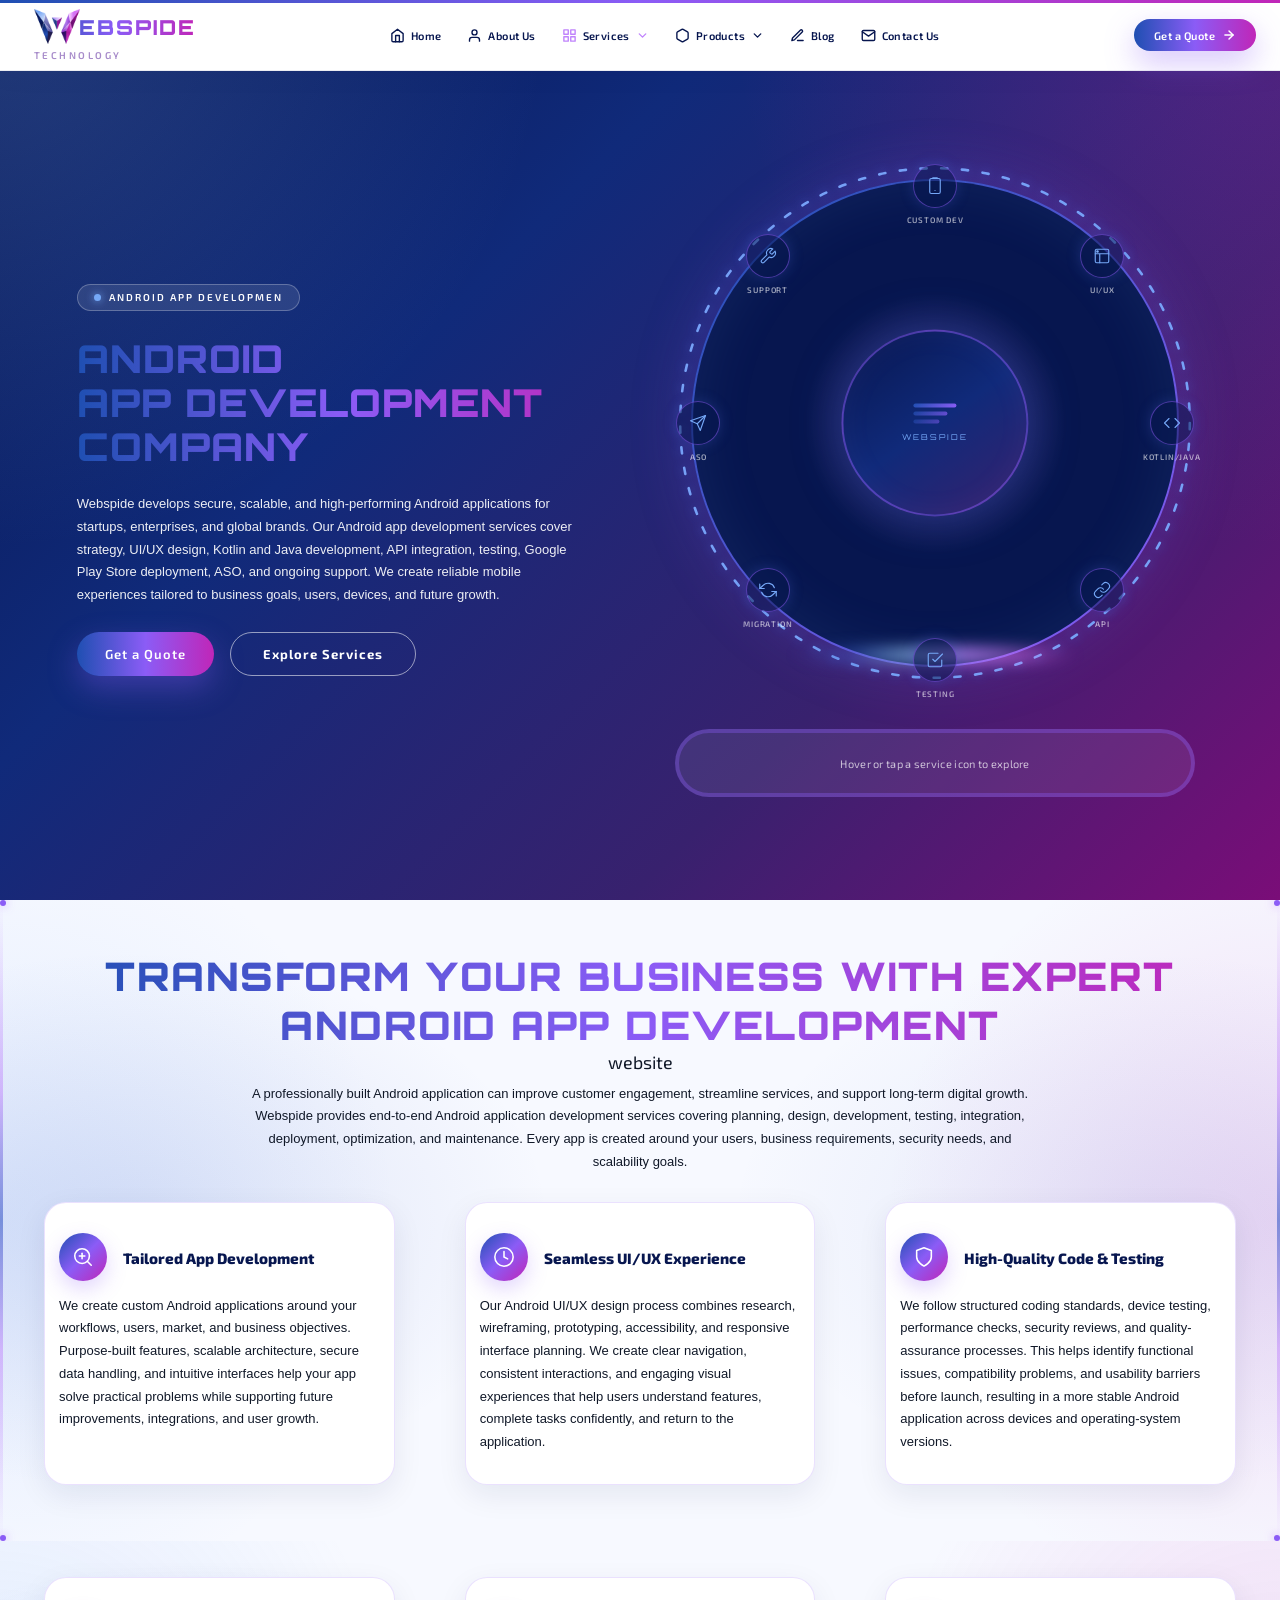
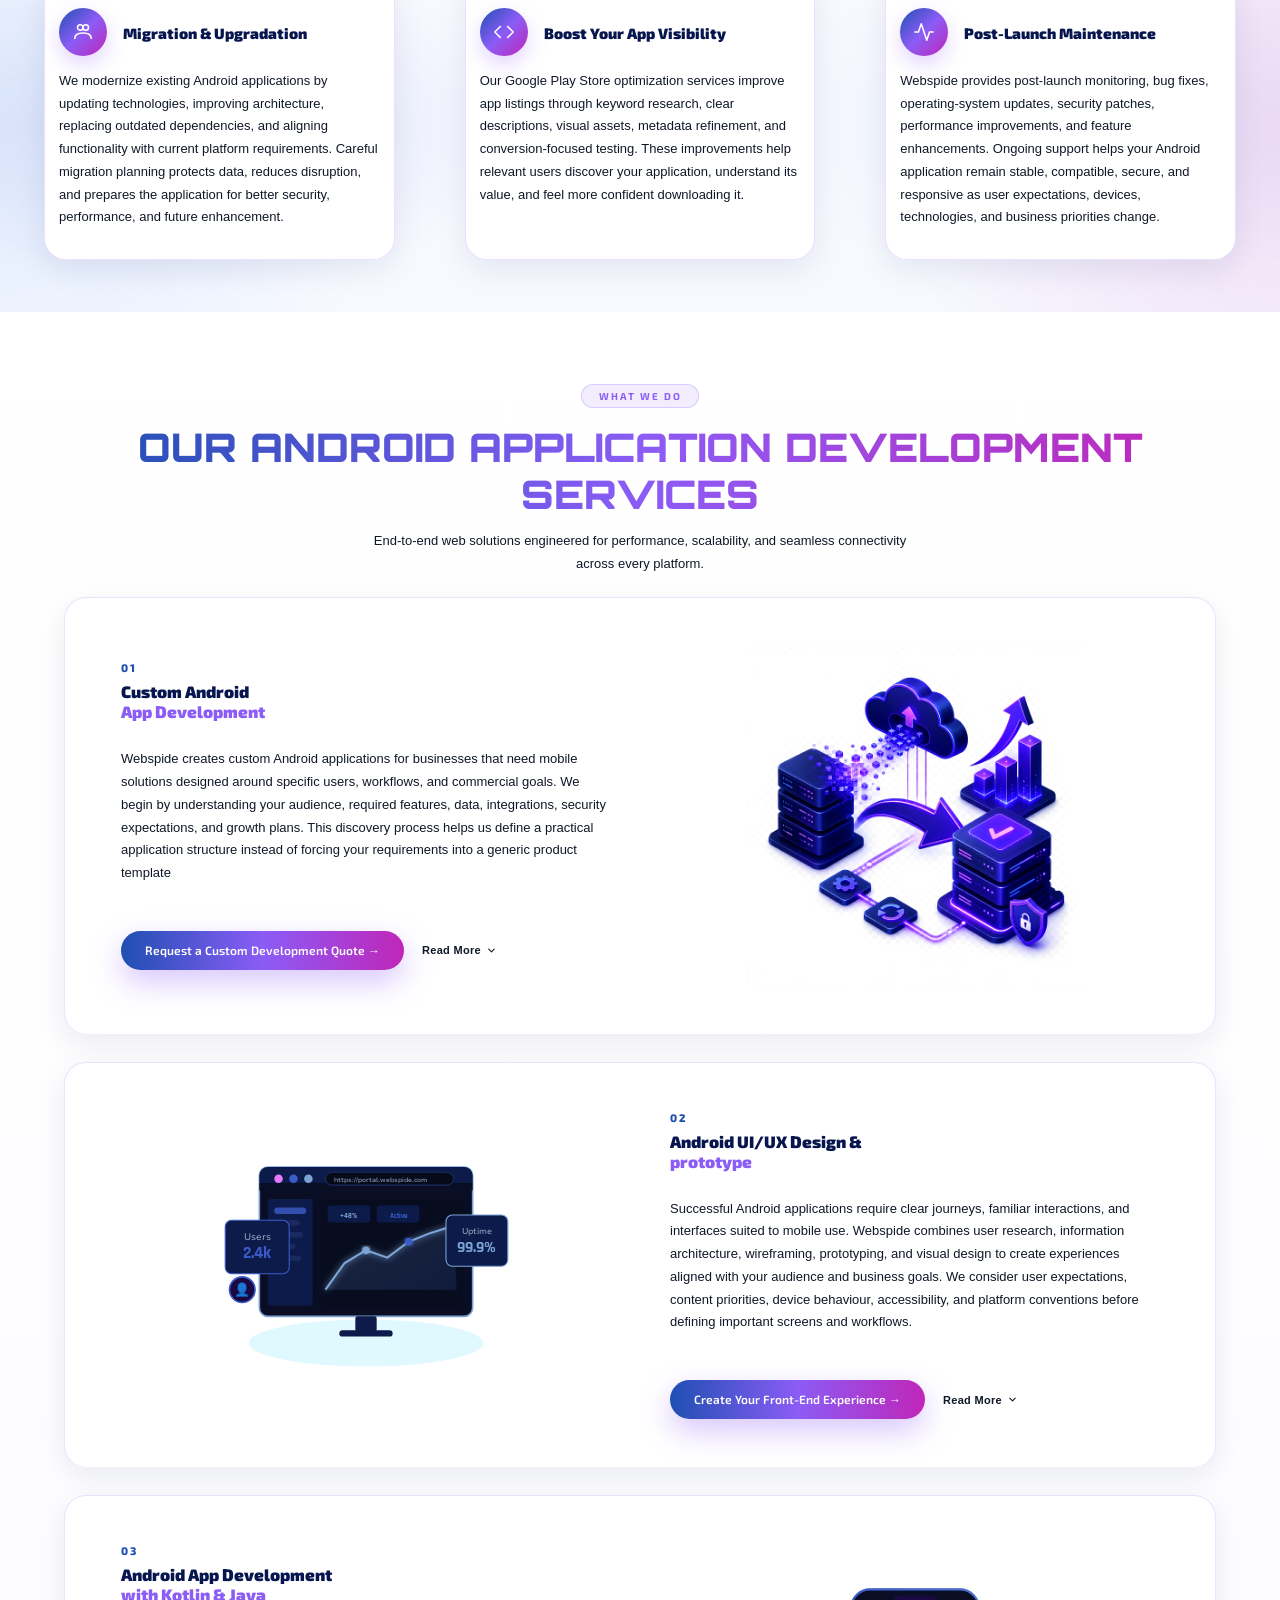
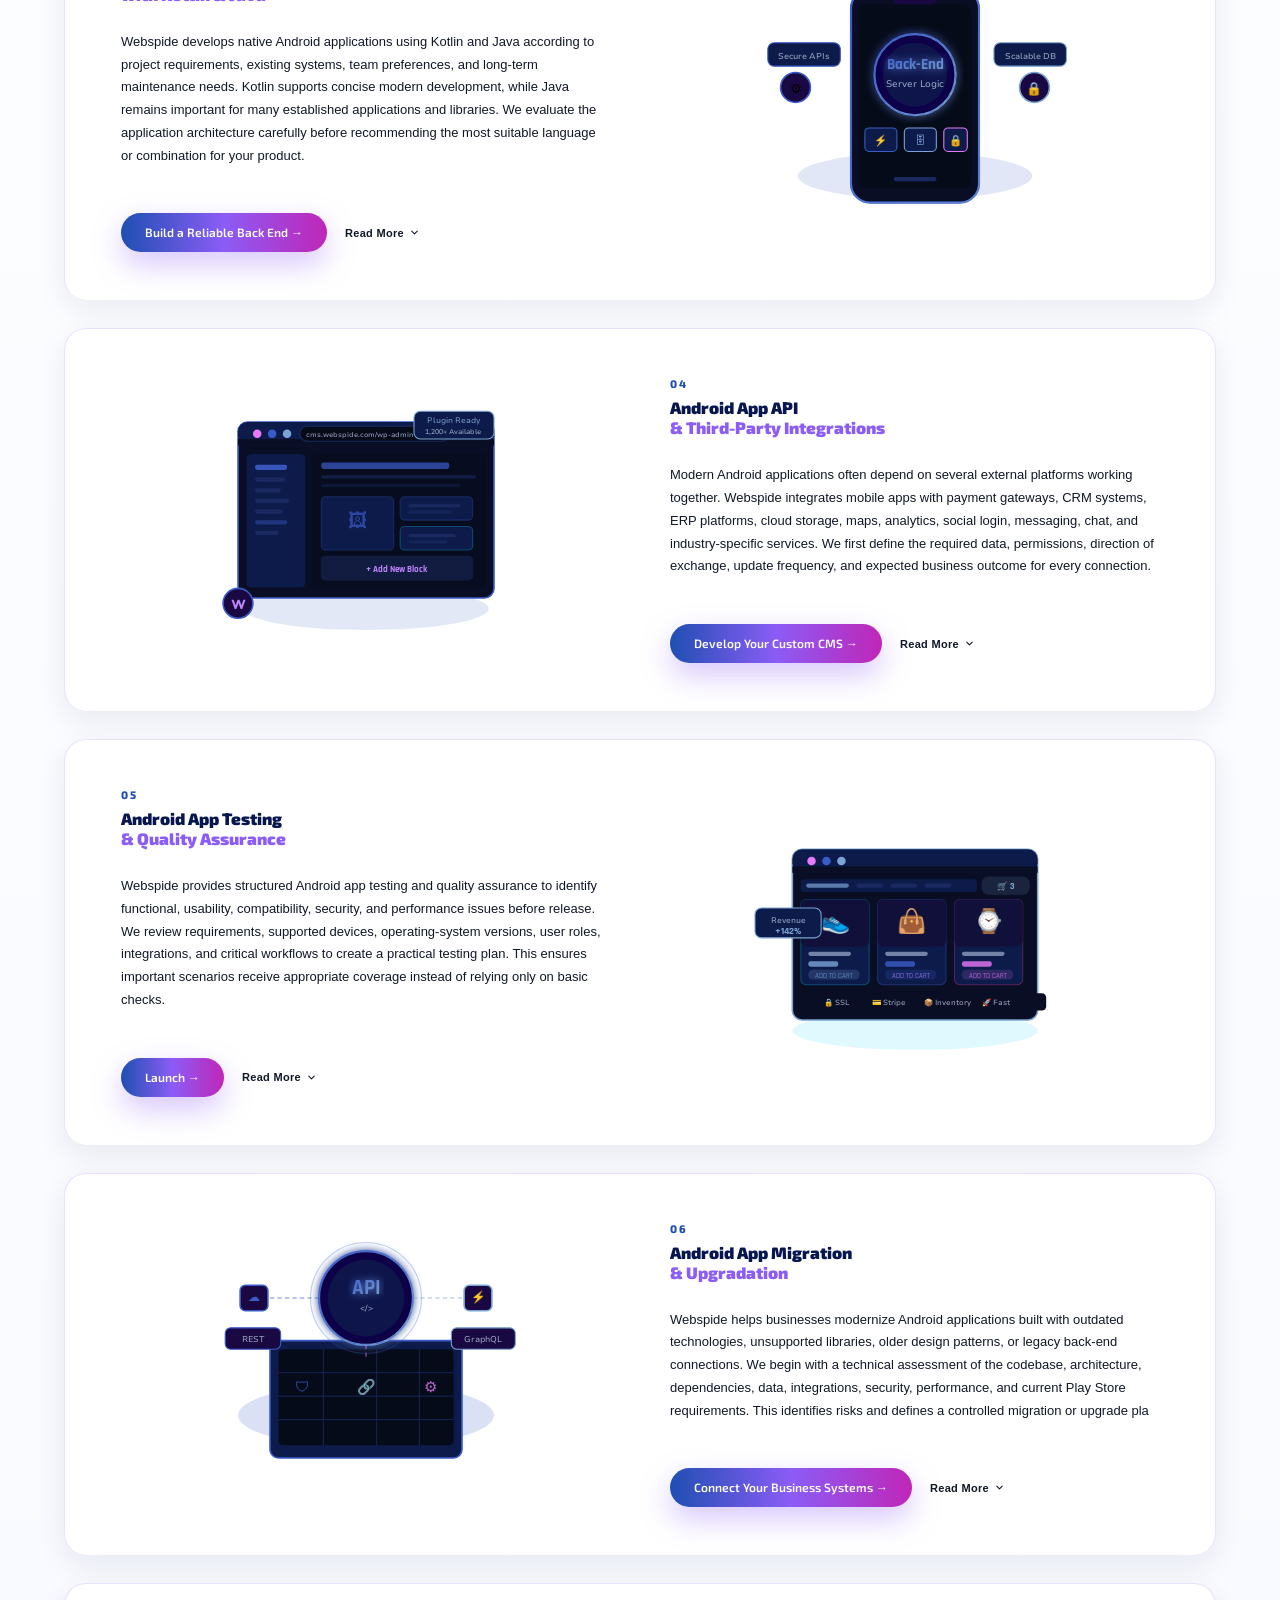
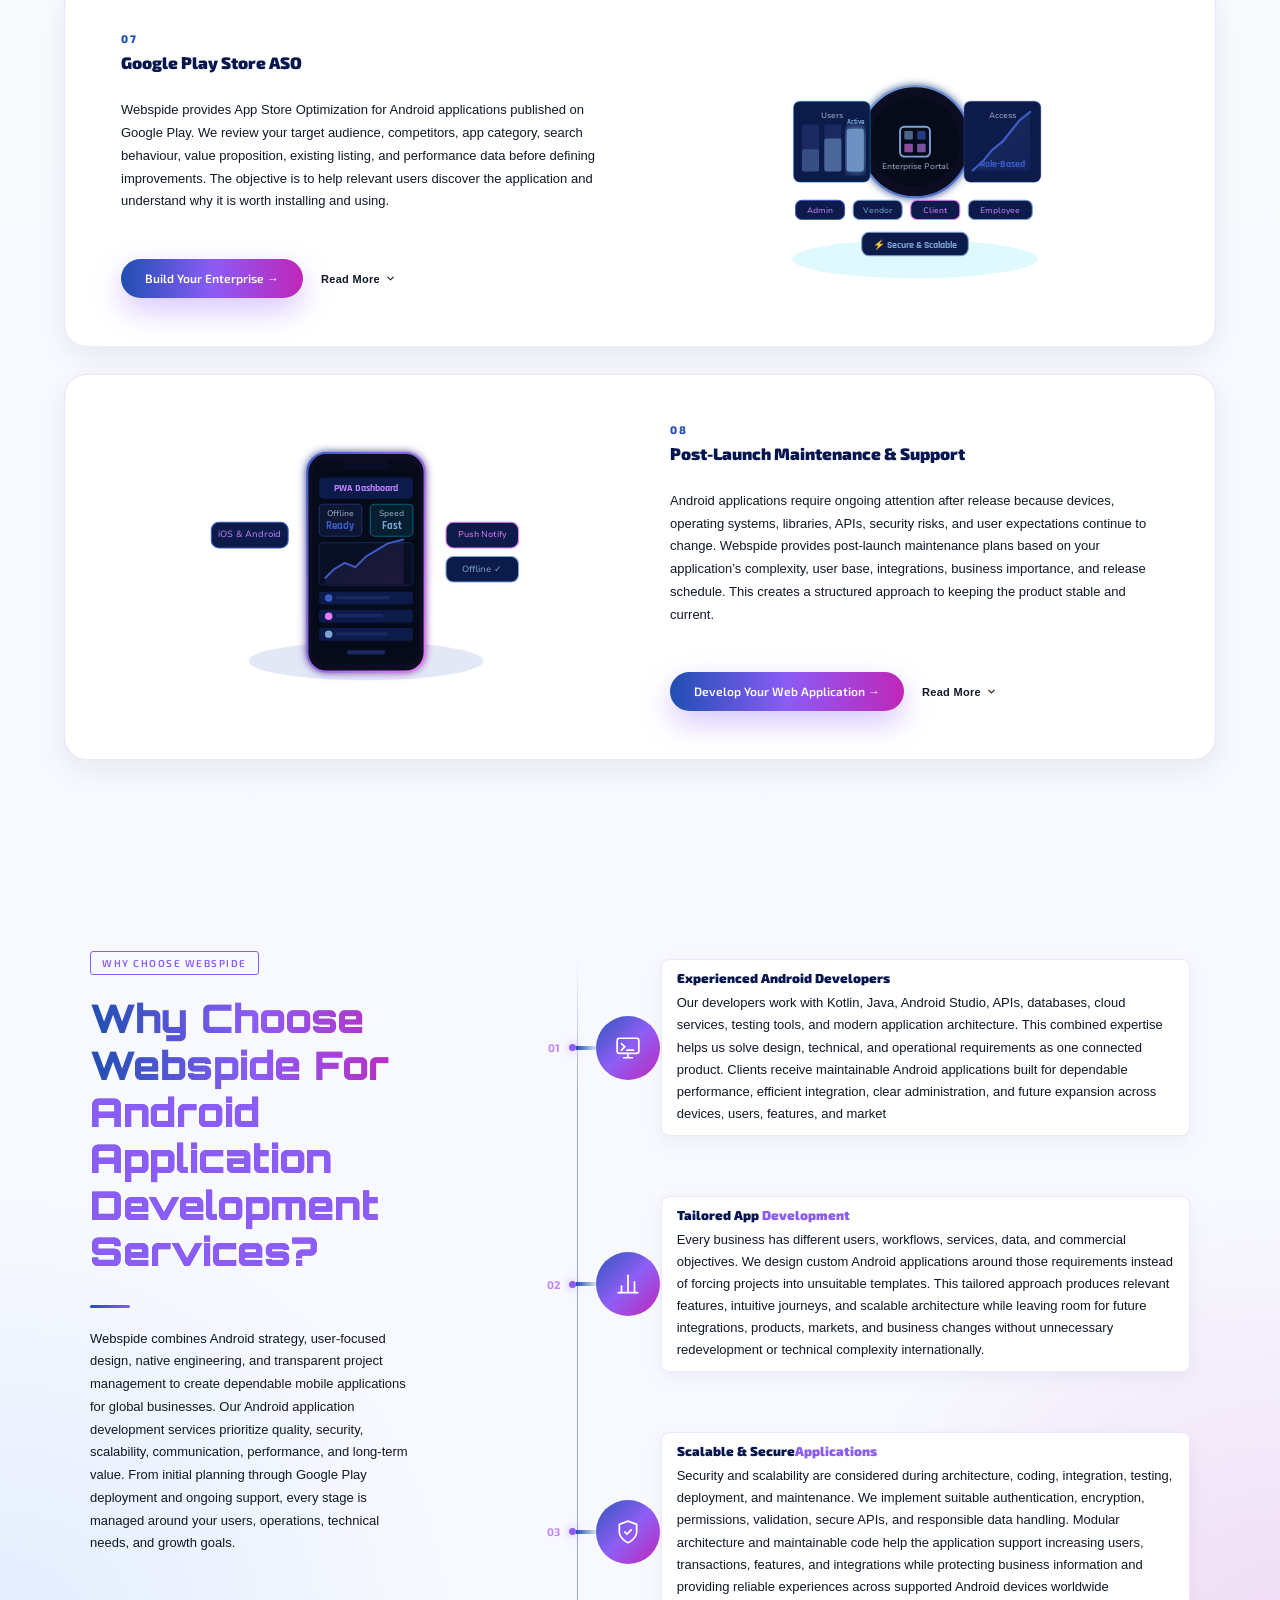
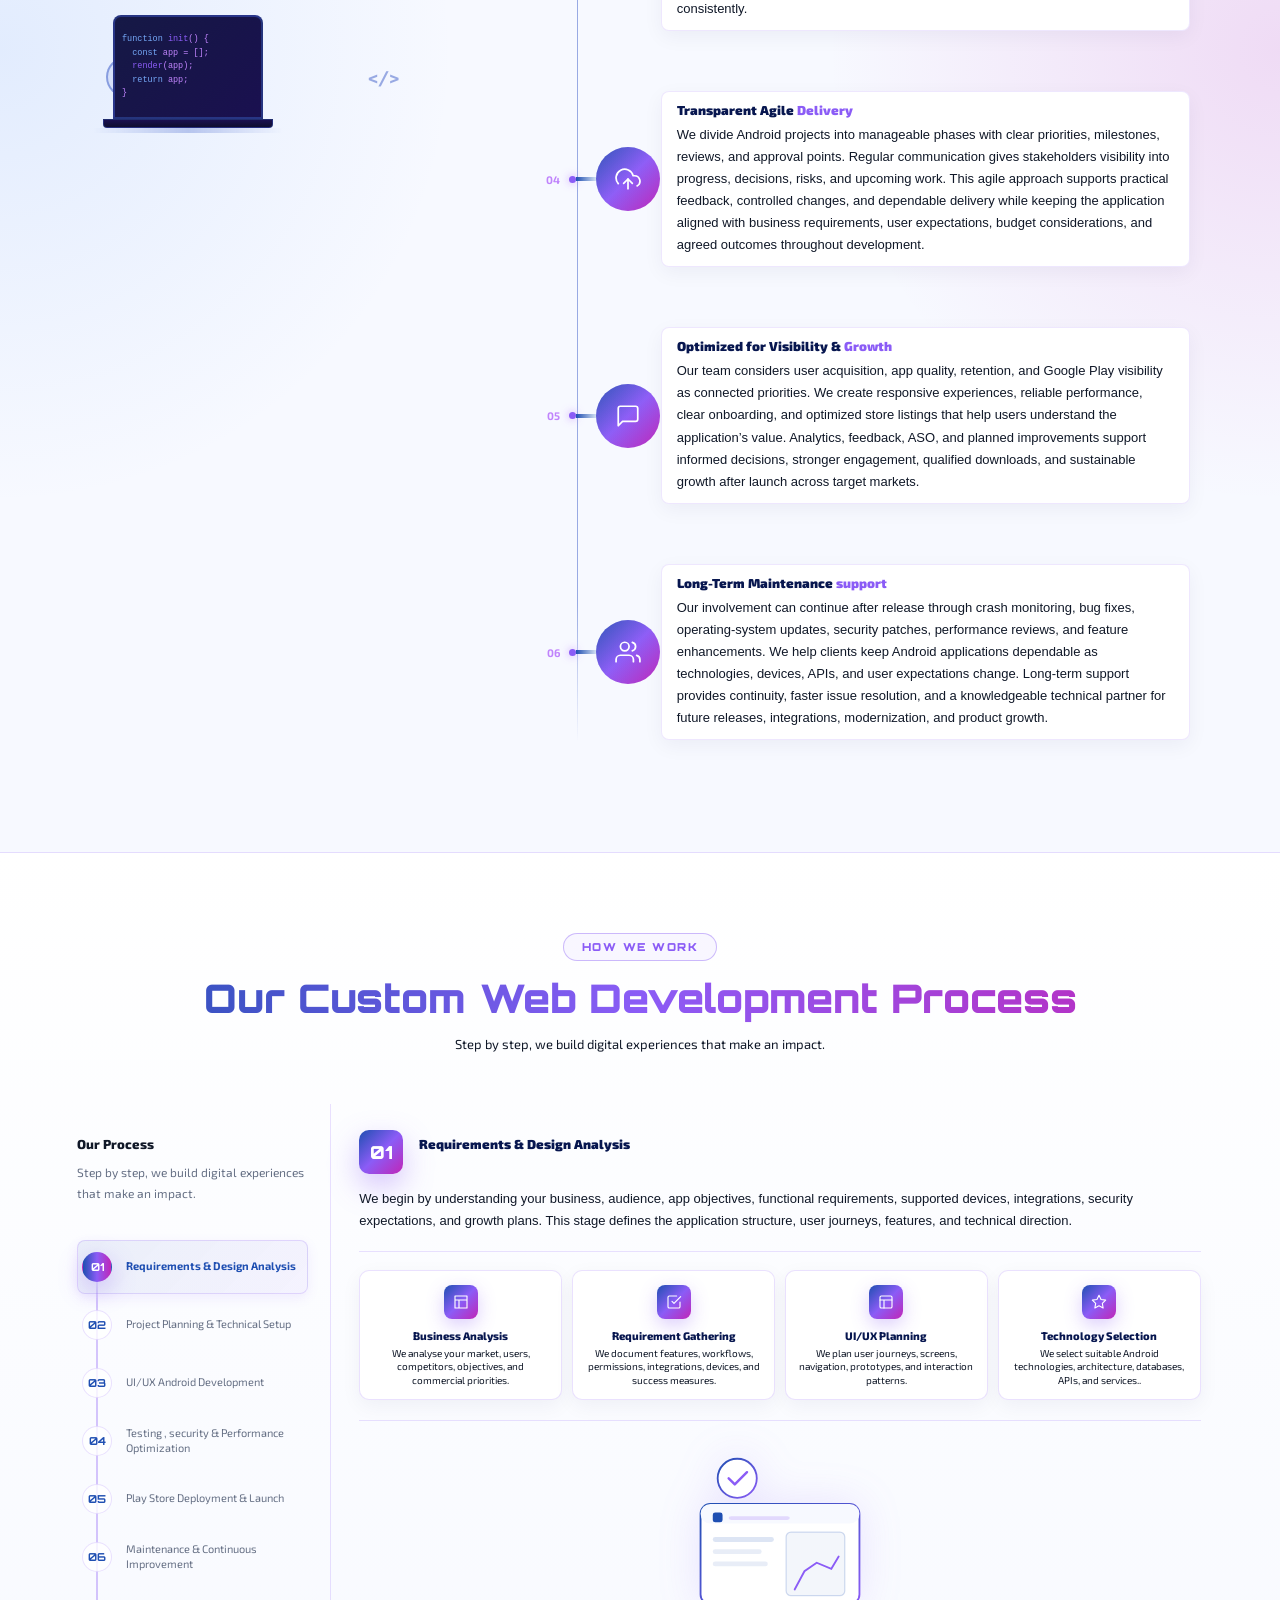
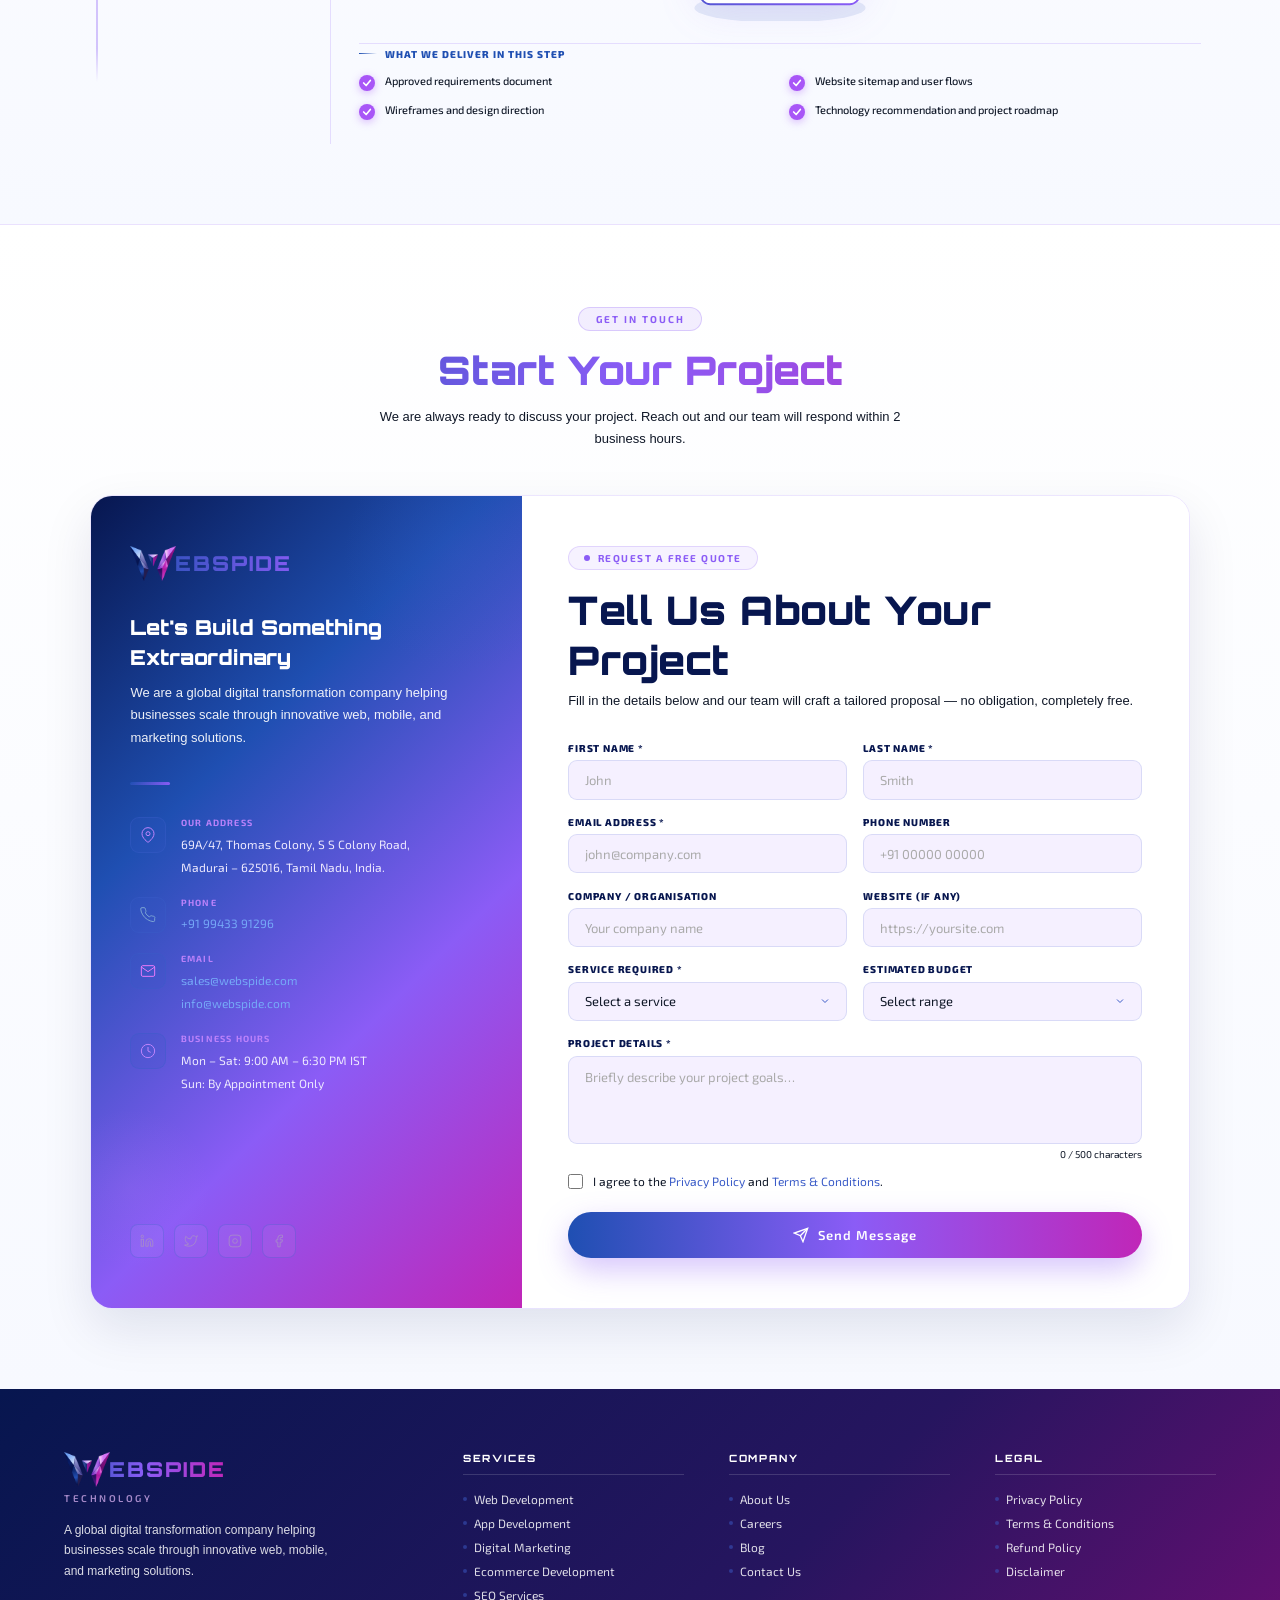
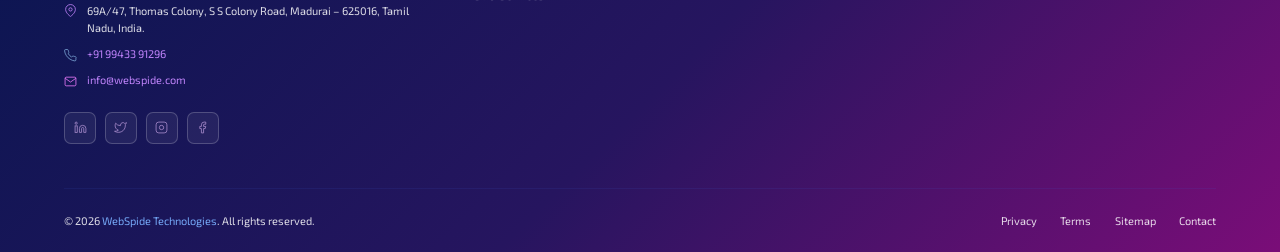
==== commit 6fb36158: "Update indexandroid1.html" ====
--- a/indexandroid1.html
+++ b/indexandroid1.html
@@ -2053,6 +2053,12 @@
 
 .footer a:hover {
   color: #D8B4FE !important;
+}
+</style>
+<style>
+/* Smooth scroll offset for service cards */
+[id^="svc-card-"], .svc-card {
+  scroll-margin-top: calc(var(--nav-h, 70px) + 24px) !important;
 }
 </style>
 <link rel="stylesheet" href="font-override.css">
@@ -3132,7 +3138,7 @@
       tag: 'Intuitive Material Design interfaces and interactive prototypes that delight users and drive engagement on every screen size',
       label: 'UI/UX',
       svg: '<rect x="3" y="3" width="18" height="18" rx="2"/><path d="M3 9h18M9 21V9"/><circle cx="6" cy="6" r="1" fill="currentColor"/>',
-      target: 'svc-card-1'
+      target: 'svc-card-2'
     },
     {
       num: '03',
@@ -3140,7 +3146,7 @@
       tag: 'High-performance native Android apps written in Kotlin and Java — clean architecture, robust code, and long-term maintainability',
       label: 'Kotlin/Java',
       svg: '<polyline points="16 18 22 12 16 6"/><polyline points="8 6 2 12 8 18"/>',
-      target: 'svc-card-2'
+      target: 'svc-card-3'
     },
     {
       num: '04',
@@ -3148,7 +3154,7 @@
       tag: 'Seamless REST and GraphQL API development plus third-party integrations — payments, CRMs, maps, analytics, and more',
       label: 'API',
       svg: '<path d="M10 13a5 5 0 0 0 7.54.54l3-3a5 5 0 0 0-7.07-7.07l-1.72 1.71"/><path d="M14 11a5 5 0 0 0-7.54-.54l-3 3a5 5 0 0 0 7.07 7.07l1.71-1.71"/>',
-      target: 'svc-card-3'
+      target: 'svc-card-4'
     },
     {
       num: '05',
@@ -3156,7 +3162,7 @@
       tag: 'Rigorous manual and automated testing across devices, OS versions, and real-world scenarios — ship apps that work flawlessly',
       label: 'Testing',
       svg: '<polyline points="9 11 12 14 22 4"/><path d="M21 12v7a2 2 0 0 1-2 2H5a2 2 0 0 1-2-2V5a2 2 0 0 1 2-2h11"/>',
-      target: 'svc-card-4'
+      target: 'svc-card-5'
     },
     {
       num: '06',
@@ -3164,7 +3170,7 @@
       tag: 'Seamlessly migrate legacy apps or upgrade to the latest Android APIs, Jetpack components, and architecture patterns — zero data loss',
       label: 'Migration',
       svg: '<polyline points="1 4 1 10 7 10"/><polyline points="23 20 23 14 17 14"/><path d="M20.49 9A9 9 0 0 0 5.64 5.64L1 10m22 4l-4.64 4.36A9 9 0 0 1 3.51 15"/>',
-      target: 'svc-card-5'
+      target: 'svc-card-6'
     },
     {
       num: '07',
@@ -3172,7 +3178,7 @@
       tag: 'Data-driven App Store Optimisation — keyword strategy, listing copywriting, screenshots, and rating improvements to maximise installs',
       label: 'ASO',
       svg: '<path d="M22 2L11 13"/><path d="M22 2L15 22l-4-9-9-4 20-7z"/>',
-      target: 'svc-card-6'
+      target: 'svc-card-7'
     },
     {
       num: '08',
@@ -3180,7 +3186,7 @@
       tag: 'Ongoing updates, bug fixes, OS compatibility patches, performance monitoring, and feature enhancements to keep your app running perfectly',
       label: 'Support',
       svg: '<path d="M14.7 6.3a1 1 0 0 0 0 1.4l1.6 1.6a1 1 0 0 0 1.4 0l3.77-3.77a6 6 0 0 1-7.94 7.94l-6.91 6.91a2.12 2.12 0 0 1-3-3l6.91-6.91a6 6 0 0 1 7.94-7.94l-3.76 3.76z"/>',
-      target: 'svc-card-7'
+      target: 'svc-card-8'
     }
   ];
  
@@ -3255,10 +3261,19 @@
   }
  
   /* Navigate to service card on click */
-  function goToService(idx) {
+  function goToService(idx){
     const svc = SERVICES[idx];
+    if(!svc) return;
     const targetEl = document.getElementById(svc.target);
-    if (targetEl) targetEl.scrollIntoView({ behavior: 'smooth', block: 'start' });
+    if(targetEl){
+      const navEl = document.querySelector('header') || document.querySelector('.navbar');
+      const navH = navEl ? navEl.offsetHeight : 70;
+      const targetPos = targetEl.getBoundingClientRect().top + window.pageYOffset - navH - 24;
+      window.scrollTo({
+        top: Math.max(0, targetPos),
+        behavior: 'smooth'
+      });
+    }
   }
  
   /* Attach events to each icon */
@@ -3300,12 +3315,12 @@
 
 (function(){
   const steps=[
-    {num:'01',label:'Requirements & Design',title:'Requirements & Design Analysis',desc:'We begin by understanding your business, audience, app objectives, functional requirements, supported devices, integrations, security expectations, and growth plans. This stage defines the application structure, user journeys, features, and technical direction.',subs:[{title:'Business Analysis',desc:'We analyse your market, users, competitors, objectives, and commercial priorities.',icon:'<path d="M3 3h18v18H3zM3 9h18M9 21V9"/>'},{title:'Requirement Gathering',desc:'We document features, workflows, permissions, integrations, devices, and success measures.',icon:'<path d="M9 11l3 3L22 4"/><path d="M21 12v7a2 2 0 0 1-2 2H5a2 2 0 0 1-2-2V5a2 2 0 0 1 2-2h11"/>'},{title:'UI/UX Planning',desc:'We plan user journeys, screens, navigation, prototypes, and interaction patterns.',icon:'<rect x="3" y="3" width="18" height="18" rx="2"/><path d="M3 9h18M9 21V9"/>'},{title:'Technology Selection',desc:'We select suitable Android technologies, architecture, databases, APIs, and services..',icon:'<path d="M12 2l3.09 6.26L22 9.27l-5 4.87L18.18 21 12 17.77 5.82 21 7 14.14l-5-4.87 6.91-1.01L12 2z"/>'}],deliverables:['Approved requirements document','Website sitemap and user flows','Wireframes and design direction','Technology recommendation and project roadmap'],illus:'<svg viewBox="0 0 180 140" xmlns="http://www.w3.org/2000/svg"><defs><linearGradient id="i1" x1="0" y1="0" x2="1" y2="1"><stop offset="0%" stop-color="#1F4FB2"/><stop offset="100%" stop-color="#8B5CF6"/></linearGradient></defs><ellipse cx="90" cy="130" rx="70" ry="12" fill="rgba(31,79,178,0.1)"/><rect x="25" y="45" width="130" height="82" rx="8" fill="#ffffff" stroke="url(#i1)" stroke-width="1.5"/><rect x="25" y="45" width="130" height="16" rx="8" fill="#f7f9ff"/><rect x="35" y="52" width="8" height="8" rx="2" fill="#1F4FB2"/><rect x="48" y="55" width="50" height="3" rx="2" fill="rgba(139,92,246,.2)"/><rect x="35" y="72" width="50" height="4" rx="2" fill="rgba(31,79,178,.15)"/><rect x="35" y="82" width="40" height="4" rx="2" fill="rgba(31,79,178,.1)"/><rect x="35" y="92" width="45" height="4" rx="2" fill="rgba(31,79,178,.1)"/><rect x="95" y="68" width="48" height="52" rx="4" fill="rgba(31,79,178,.05)" stroke="rgba(31,79,178,.2)" stroke-width="1"/><path d="M102 115 L110 100 L120 93 L132 98 L138 88" fill="none" stroke="#8B5CF6" stroke-width="1.5" stroke-linecap="round"/><circle cx="55" cy="24" r="16" fill="#ffffff" stroke="url(#i1)" stroke-width="1.5"/><path d="M48 24 L53 29 L63 19" fill="none" stroke="#8B5CF6" stroke-width="2" stroke-linecap="round" stroke-linejoin="round"/></svg>'},
-    {num:'02',label:'Project Setup',title:'Project Planning & Technical Setup',desc:'After requirements are approved, we prepare the application architecture, development environments, database approach, coding standards, delivery milestones, and collaboration process needed for organised and dependable Android development.',subs:[{title:'Application Architecture',desc:'We define application modules, data flow, storage, APIs, and dependencies.',icon:'<rect x="2" y="2" width="20" height="8" rx="2"/><rect x="2" y="14" width="20" height="8" rx="2"/><line x1="6" y1="6" x2="6.01" y2="6"/><line x1="6" y1="18" x2="6.01" y2="18"/>'},{title:'Development Environment Setup',desc:'We configure development, testing, staging, version control, and build environments.',icon:'<circle cx="12" cy="12" r="3"/><path d="M19.07 4.93l-1.41 1.41M4.93 4.93l1.41 1.41"/>'},{title:'Project and Sprint Planning',desc:'We divide work into milestones, tasks, reviews, and release stages',icon:'<polyline points="22 12 18 12 15 21 9 3 6 12 2 12"/>'},{title:'Coding Standards',desc:'We establish naming, documentation, security, testing, and consistent code-review standards.',icon:'<polyline points="16 18 22 12 16 6"/><polyline points="8 6 2 12 8 18"/>'}],deliverables:['Technical architecture plan','Configured development environments','Database and API plan','Project schedule and coding standards'],illus:'<svg viewBox="0 0 180 140" xmlns="http://www.w3.org/2000/svg"><defs><linearGradient id="i2" x1="0" y1="0" x2="1" y2="1"><stop offset="0%" stop-color="#1F4FB2"/><stop offset="100%" stop-color="#8B5CF6"/></linearGradient></defs><ellipse cx="90" cy="130" rx="65" ry="10" fill="rgba(31,79,178,.08)"/><circle cx="90" cy="65" r="45" fill="#ffffff" stroke="url(#i2)" stroke-width="2"/><circle cx="90" cy="65" r="35" fill="#f7f9ff"/><text x="90" y="60" text-anchor="middle" font-family="Orbitron,sans-serif" font-size="12" font-weight="900" fill="url(#i2)">SETUP</text><text x="90" y="76" text-anchor="middle" font-size="7.5" fill="#1F4FB2" font-family="Nunito Sans">&lt;config /&gt;</text><rect x="10" y="40" width="36" height="18" rx="5" fill="#ffffff" stroke="#1F4FB2" stroke-width="1"/><text x="28" y="52" text-anchor="middle" font-size="7" fill="#8B5CF6" font-family="Nunito Sans">Node.js</text><rect x="134" y="40" width="36" height="18" rx="5" fill="#ffffff" stroke="#1F4FB2" stroke-width="1"/><text x="152" y="52" text-anchor="middle" font-size="7" fill="#1F4FB2" font-family="Nunito Sans">Docker</text></svg>'},
-    {num:'03',label:'UI/UX Android  Development ',title:'UI/UX & Custom Development',desc:'Our designers and developers transform approved requirements into a responsive Android application. Interfaces, business logic, data handling, native functionality, and integrations are developed around your users and operational requirements.',subs:[{title:'Android Interface Development',desc:'We develop responsive Android screens aligned with approved designs and guidelines.',icon:'<rect x="3" y="3" width="7" height="7"/><rect x="14" y="3" width="7" height="7"/><rect x="3" y="14" width="7" height="7"/><rect x="14" y="14" width="7" height="7"/>'},{title:'Kotlin & Java Development',desc:'We build maintainable application logic using Kotlin, Java, and Android libraries.',icon:'<path d="M21 16V8a2 2 0 0 0-1-1.73l-7-4a2 2 0 0 0-2 0l-7 4A2 2 0 0 0 3 8v8a2 2 0 0 0 1 1.73l7 4a2 2 0 0 0 2 0l7-4A2 2 0 0 0 21 16z"/>'},{title:'API & Database Integration',desc:'We connect secure APIs, databases, cloud services, and business platforms.',icon:'<path d="M10 13a5 5 0 0 0 7.54.54l3-3a5 5 0 0 0-7.07-7.07l-1.72 1.71"/>'},{title:'Custom Feature Development',desc:'We implement payments, notifications, maps, media, analytics, and device capabilities.',icon:'<circle cx="12" cy="12" r="3"/><circle cx="12" cy="12" r="9"/>'}],deliverables:['Responsive website interface','Custom back-end functionality','Admin panel or CMS','Required APIs and third-party integrations'],illus:'<svg viewBox="0 0 180 140" xmlns="http://www.w3.org/2000/svg"><defs><linearGradient id="i3" x1="0" y1="0" x2="1" y2="1"><stop offset="0%" stop-color="#1F4FB2"/><stop offset="100%" stop-color="#C026B8"/></linearGradient></defs><ellipse cx="90" cy="130" rx="65" ry="10" fill="rgba(31,79,178,.08)"/><rect x="15" y="25" width="65" height="46" rx="6" fill="#ffffff" stroke="url(#i3)" stroke-width="1.5"/><rect x="23" y="34" width="28" height="4" rx="2" fill="#1F4FB2" opacity=".8"/><rect x="23" y="44" width="48" height="3" rx="2" fill="rgba(139,92,246,.25)"/><rect x="23" y="52" width="40" height="3" rx="2" fill="rgba(139,92,246,.18)"/><rect x="100" y="25" width="65" height="46" rx="6" fill="#ffffff" stroke="url(#i3)" stroke-width="1.5"/><rect x="108" y="34" width="28" height="4" rx="2" fill="#C026B8" opacity=".7"/><rect x="108" y="44" width="45" height="3" rx="2" fill="rgba(192,38,184,.2)"/><rect x="57" y="86" width="65" height="46" rx="6" fill="#ffffff" stroke="url(#i3)" stroke-width="1.5"/><rect x="65" y="95" width="32" height="4" rx="2" fill="#8B5CF6" opacity=".8"/><line x1="48" y1="48" x2="100" y2="48" stroke="rgba(31,79,178,.3)" stroke-width="1" stroke-dasharray="4 3"/><line x1="48" y1="70" x2="90" y2="86" stroke="rgba(31,79,178,.3)" stroke-width="1" stroke-dasharray="4 3"/><line x1="132" y1="70" x2="90" y2="86" stroke="rgba(31,79,178,.3)" stroke-width="1" stroke-dasharray="4 3"/></svg>'},
-    {num:'04',label:'Testing & Optimization',title:'Testing , security & Performance Optimization',desc:'Before release, we test functionality, compatibility, security, integrations, performance, and usability. Identified issues are documented, resolved, and retested across supported Android devices and operating-system versions.',subs:[{title:'Functional Testing',desc:'We verify features, workflows, permissions, integrations, and expected application responses.',icon:'<polyline points="9 11 12 14 22 4"/><path d="M21 12v7a2 2 0 0 1-2 2H5a2 2 0 0 1-2-2V5a2 2 0 0 1 2-2h11"/>'},{title:'Device Compatibility Testin',desc:'We test supported Android versions, screen sizes, devices, and orientations.',icon:'<line x1="18" y1="20" x2="18" y2="10"/><line x1="12" y1="20" x2="12" y2="4"/><line x1="6" y1="20" x2="6" y2="14"/>'},{title:'Performance Optimization',desc:'We optimize startup time, memory, network requests, storage, and battery usage.',icon:'<circle cx="12" cy="12" r="10"/><path d="M2 12h20M12 2a15.3 15.3 0 0 1 4 10 15.3 15.3 0 0 1-4 10"/>'},{title:'Security Testing',desc:'We review authentication, encryption, permissions, data handling, and application vulnerabilities.',icon:'<path d="M12 22s8-4 8-10V5l-8-3-8 3v7c0 6 8 10 8 10z"/>'}],deliverables:['Functional quality-assurance report','Compatibility and responsiveness review','Performance optimisation results','Security review and resolved issues'],illus:'<svg viewBox="0 0 180 140" xmlns="http://www.w3.org/2000/svg"><defs><linearGradient id="i4" x1="0" y1="0" x2="1" y2="1"><stop offset="0%" stop-color="#1F4FB2"/><stop offset="100%" stop-color="#C026B8"/></linearGradient></defs><ellipse cx="90" cy="130" rx="60" ry="10" fill="rgba(31,79,178,.08)"/><circle cx="90" cy="66" r="48" fill="#ffffff" stroke="url(#i4)" stroke-width="2"/><circle cx="90" cy="66" r="38" fill="none" stroke="#f0f4ff" stroke-width="8"/><path d="M54 92 A38 38 0 1 1 126 92" fill="none" stroke="url(#i4)" stroke-width="8" stroke-linecap="round"/><line x1="90" y1="66" x2="114" y2="42" stroke="#1F4FB2" stroke-width="2" stroke-linecap="round"/><circle cx="90" cy="66" r="4" fill="#1F4FB2"/><text x="90" y="76" text-anchor="middle" font-size="18" font-family="Orbitron,sans-serif" font-weight="900" fill="#1F4FB2">98</text><text x="90" y="98" text-anchor="middle" font-size="7.5" fill="#8B5CF6" font-family="Nunito Sans">Lighthouse Score</text></svg>'},
-    {num:'05',label:'. Play Store Deployment & Launch',title:'. Play Store Deployment & Launch',desc:'After final approval, we prepare the production build, configure the Google Play listing, complete compliance information, submit the application, and monitor the initial release.',subs:[{title:'Launch Monitoring',desc:'We monitor crashes, reviews, performance, adoption, and critical user journeys.',icon:'<path d="M12 2L2 7l10 5 10-5-10-5z"/><path d="M2 17l10 5 10-5"/><path d="M2 12l10 5 10-5"/>'},{title:'Production Build Preparation',desc:'We prepare signed production builds, configurations, release notes, and backups.',icon:'<path d="M17.5 19H9a7 7 0 1 1 6.71-9h1.79a4.5 4.5 0 1 1 0 9Z"/>'},{title:'Google Play Store Submission',desc:'We configure listings, compliance details, testing tracks, and release settings.',icon:'<polyline points="22 12 18 12 15 21 9 3 6 12 2 12"/>'},{title:'App Store Optimization',desc:'We optimize titles, descriptions, keywords, visuals, and conversion-focused store assets..',icon:'<rect x="3" y="11" width="18" height="11" rx="2" ry="2"/><path d="M7 11V7a5 5 0 0 1 10 0v4"/>'}],deliverables:['Fully launched live website','Domain, hosting, and SSL configuration','Backup and analytics integration','Launch checklist and final verification'],illus:'<svg viewBox="0 0 180 140" xmlns="http://www.w3.org/2000/svg"><defs><linearGradient id="i5" x1="0" y1="0" x2="1" y2="1"><stop offset="0%" stop-color="#1F4FB2"/><stop offset="100%" stop-color="#8B5CF6"/></linearGradient></defs><ellipse cx="90" cy="132" rx="65" ry="10" fill="rgba(31,79,178,.08)"/><ellipse cx="90" cy="90" rx="50" ry="32" fill="#ffffff" stroke="url(#i5)" stroke-width="2"/><ellipse cx="90" cy="90" rx="40" ry="24" fill="#f7f9ff"/><path d="M68 90 L90 65 L112 90" fill="none" stroke="#1F4FB2" stroke-width="2.5" stroke-linecap="round" stroke-linejoin="round"/><line x1="90" y1="65" x2="90" y2="103" stroke="#1F4FB2" stroke-width="2.5" stroke-linecap="round"/><rect x="30" y="108" width="120" height="6" rx="3" fill="#f0f4ff"/><rect x="30" y="108" width="90" height="6" rx="3" fill="url(#i5)" opacity=".9"/><text x="90" y="125" text-anchor="middle" font-size="8" font-family="Rajdhani,sans-serif" font-weight="600" fill="#1F4FB2">Deployment: 78% Complete</text><circle cx="145" cy="40" r="16" fill="#ffffff" stroke="url(#i5)" stroke-width="1.5"/><path d="M139 41 L143 45 L152 35" fill="none" stroke="#8B5CF6" stroke-width="1.8" stroke-linecap="round" stroke-linejoin="round"/></svg>'},
-    {num:'06',label:'Maintenance',title:'Maintenance & Continuous Improvement',desc:'Our support continues after launch through monitoring, Android updates, security improvements, bug resolution, performance tuning, user-feedback analysis, and feature development to keep the application competitive.',subs:[{title:'Android & Dependency Updates',desc:'We update libraries, SDKs, dependencies, and Android compatibility requirements regularly.',icon:'<polyline points="1 4 1 10 7 10"/><polyline points="23 20 23 14 17 14"/><path d="M20.49 9A9 9 0 0 0 5.64 5.64L1 10m22 4l-4.64 4.36A9 9 0 0 1 3.51 15"/>'},{title:'Bug Fixes and Technical Support',desc:'We resolve crashes, defects, integration failures, and reported usability problems.',icon:'<circle cx="12" cy="12" r="10"/><line x1="12" y1="8" x2="12" y2="16"/><line x1="8" y1="12" x2="16" y2="12"/>'},{title:'Feature Enhancements',desc:'We add features, integrations, interface improvements, and technical upgrades regularly.',icon:'<line x1="18" y1="20" x2="18" y2="10"/><line x1="12" y1="20" x2="12" y2="4"/><line x1="6" y1="20" x2="6" y2="14"/>'},{title:'Performance Monitoring',desc:'We monitor stability, speed, resource usage, reviews, and user behaviour.',icon:'<path d="M12 22v-4M12 2v4M4.93 4.93l2.83 2.83M16.24 16.24l2.83 2.83"/>'}],deliverables:['Regular website and security updates','Bug fixes and technical assistance','Backups and performance monitoring','Planned features and maintenance reports'],illus:'<svg viewBox="0 0 180 140" xmlns="http://www.w3.org/2000/svg"><defs><linearGradient id="i6" x1="0" y1="0" x2="1" y2="1"><stop offset="0%" stop-color="#8B5CF6"/><stop offset="100%" stop-color="#1F4FB2"/></linearGradient></defs><ellipse cx="90" cy="130" rx="65" ry="10" fill="rgba(139,92,246,.08)"/><circle cx="90" cy="68" r="46" fill="none" stroke="rgba(31,79,178,.1)" stroke-width="1.5" stroke-dasharray="5 4"/><circle cx="90" cy="68" r="32" fill="none" stroke="rgba(139,92,246,.15)" stroke-width="1.5" stroke-dasharray="4 5"/><circle cx="90" cy="68" r="46" fill="none" stroke="url(#i6)" stroke-width="2" stroke-dasharray="10 6" style="animation:spin-slow 10s linear infinite"/><circle cx="90" cy="68" r="20" fill="#ffffff" stroke="url(#i6)" stroke-width="2"/><text x="90" y="63" text-anchor="middle" font-size="10" font-family="Orbitron,sans-serif" font-weight="900" fill="#8B5CF6">24/7</text><text x="90" y="77" text-anchor="middle" font-size="6.5" fill="#1F4FB2" font-family="Nunito Sans">Support</text><circle cx="136" cy="28" r="12" fill="#ffffff" stroke="#8B5CF6" stroke-width="1.5"/><text x="136" y="33" text-anchor="middle" font-size="10">🔄</text><circle cx="44" cy="28" r="12" fill="#ffffff" stroke="#1F4FB2" stroke-width="1.5"/><text x="44" y="33" text-anchor="middle" font-size="10">⚙</text><rect x="50" y="115" width="80" height="14" rx="5" fill="#ffffff" stroke="url(#i6)" stroke-width="1"/><text x="90" y="125" text-anchor="middle" font-size="7.5" fill="#8B5CF6" font-family="Rajdhani,sans-serif" font-weight="600">Continuous Improvement</text></svg>'}
+    {num:'01',label:'Requirements & Design Analysis',title:'Requirements & Design Analysis',desc:'We begin by understanding your business, audience, app objectives, functional requirements, supported devices, integrations, security expectations, and growth plans. This stage defines the application structure, user journeys, features, and technical direction.',subs:[{title:'Business Analysis',desc:'We analyse your market, users, competitors, objectives, and commercial priorities.',icon:'<path d="M3 3h18v18H3zM3 9h18M9 21V9"/>'},{title:'Requirement Gathering',desc:'We document features, workflows, permissions, integrations, devices, and success measures.',icon:'<path d="M9 11l3 3L22 4"/><path d="M21 12v7a2 2 0 0 1-2 2H5a2 2 0 0 1-2-2V5a2 2 0 0 1 2-2h11"/>'},{title:'UI/UX Planning',desc:'We plan user journeys, screens, navigation, prototypes, and interaction patterns.',icon:'<rect x="3" y="3" width="18" height="18" rx="2"/><path d="M3 9h18M9 21V9"/>'},{title:'Technology Selection',desc:'We select suitable Android technologies, architecture, databases, APIs, and services..',icon:'<path d="M12 2l3.09 6.26L22 9.27l-5 4.87L18.18 21 12 17.77 5.82 21 7 14.14l-5-4.87 6.91-1.01L12 2z"/>'}],deliverables:['Approved requirements document','Website sitemap and user flows','Wireframes and design direction','Technology recommendation and project roadmap'],illus:'<svg viewBox="0 0 180 140" xmlns="http://www.w3.org/2000/svg"><defs><linearGradient id="i1" x1="0" y1="0" x2="1" y2="1"><stop offset="0%" stop-color="#1F4FB2"/><stop offset="100%" stop-color="#8B5CF6"/></linearGradient></defs><ellipse cx="90" cy="130" rx="70" ry="12" fill="rgba(31,79,178,0.1)"/><rect x="25" y="45" width="130" height="82" rx="8" fill="#ffffff" stroke="url(#i1)" stroke-width="1.5"/><rect x="25" y="45" width="130" height="16" rx="8" fill="#f7f9ff"/><rect x="35" y="52" width="8" height="8" rx="2" fill="#1F4FB2"/><rect x="48" y="55" width="50" height="3" rx="2" fill="rgba(139,92,246,.2)"/><rect x="35" y="72" width="50" height="4" rx="2" fill="rgba(31,79,178,.15)"/><rect x="35" y="82" width="40" height="4" rx="2" fill="rgba(31,79,178,.1)"/><rect x="35" y="92" width="45" height="4" rx="2" fill="rgba(31,79,178,.1)"/><rect x="95" y="68" width="48" height="52" rx="4" fill="rgba(31,79,178,.05)" stroke="rgba(31,79,178,.2)" stroke-width="1"/><path d="M102 115 L110 100 L120 93 L132 98 L138 88" fill="none" stroke="#8B5CF6" stroke-width="1.5" stroke-linecap="round"/><circle cx="55" cy="24" r="16" fill="#ffffff" stroke="url(#i1)" stroke-width="1.5"/><path d="M48 24 L53 29 L63 19" fill="none" stroke="#8B5CF6" stroke-width="2" stroke-linecap="round" stroke-linejoin="round"/></svg>'},
+    {num:'02',label:'Project Planning & Technical Setup',title:'Project Planning & Technical Setup',desc:'After requirements are approved, we prepare the application architecture, development environments, database approach, coding standards, delivery milestones, and collaboration process needed for organised and dependable Android development.',subs:[{title:'Application Architecture',desc:'We define application modules, data flow, storage, APIs, and dependencies.',icon:'<rect x="2" y="2" width="20" height="8" rx="2"/><rect x="2" y="14" width="20" height="8" rx="2"/><line x1="6" y1="6" x2="6.01" y2="6"/><line x1="6" y1="18" x2="6.01" y2="18"/>'},{title:'Development Environment Setup',desc:'We configure development, testing, staging, version control, and build environments.',icon:'<circle cx="12" cy="12" r="3"/><path d="M19.07 4.93l-1.41 1.41M4.93 4.93l1.41 1.41"/>'},{title:'Project and Sprint Planning',desc:'We divide work into milestones, tasks, reviews, and release stages',icon:'<polyline points="22 12 18 12 15 21 9 3 6 12 2 12"/>'},{title:'Coding Standards',desc:'We establish naming, documentation, security, testing, and consistent code-review standards.',icon:'<polyline points="16 18 22 12 16 6"/><polyline points="8 6 2 12 8 18"/>'}],deliverables:['Technical architecture plan','Configured development environments','Database and API plan','Project schedule and coding standards'],illus:'<svg viewBox="0 0 180 140" xmlns="http://www.w3.org/2000/svg"><defs><linearGradient id="i2" x1="0" y1="0" x2="1" y2="1"><stop offset="0%" stop-color="#1F4FB2"/><stop offset="100%" stop-color="#8B5CF6"/></linearGradient></defs><ellipse cx="90" cy="130" rx="65" ry="10" fill="rgba(31,79,178,.08)"/><circle cx="90" cy="65" r="45" fill="#ffffff" stroke="url(#i2)" stroke-width="2"/><circle cx="90" cy="65" r="35" fill="#f7f9ff"/><text x="90" y="60" text-anchor="middle" font-family="Orbitron,sans-serif" font-size="12" font-weight="900" fill="url(#i2)">SETUP</text><text x="90" y="76" text-anchor="middle" font-size="7.5" fill="#1F4FB2" font-family="Nunito Sans">&lt;config /&gt;</text><rect x="10" y="40" width="36" height="18" rx="5" fill="#ffffff" stroke="#1F4FB2" stroke-width="1"/><text x="28" y="52" text-anchor="middle" font-size="7" fill="#8B5CF6" font-family="Nunito Sans">Node.js</text><rect x="134" y="40" width="36" height="18" rx="5" fill="#ffffff" stroke="#1F4FB2" stroke-width="1"/><text x="152" y="52" text-anchor="middle" font-size="7" fill="#1F4FB2" font-family="Nunito Sans">Docker</text></svg>'},
+    {num:'03',label:'UI/UX Android  Development ',title:'UI/UX & Android Development',desc:'Our designers and developers transform approved requirements into a responsive Android application. Interfaces, business logic, data handling, native functionality, and integrations are developed around your users and operational requirements.',subs:[{title:'Android Interface Development',desc:'We develop responsive Android screens aligned with approved designs and guidelines.',icon:'<rect x="3" y="3" width="7" height="7"/><rect x="14" y="3" width="7" height="7"/><rect x="3" y="14" width="7" height="7"/><rect x="14" y="14" width="7" height="7"/>'},{title:'Kotlin & Java Development',desc:'We build maintainable application logic using Kotlin, Java, and Android libraries.',icon:'<path d="M21 16V8a2 2 0 0 0-1-1.73l-7-4a2 2 0 0 0-2 0l-7 4A2 2 0 0 0 3 8v8a2 2 0 0 0 1 1.73l7 4a2 2 0 0 0 2 0l7-4A2 2 0 0 0 21 16z"/>'},{title:'API & Database Integration',desc:'We connect secure APIs, databases, cloud services, and business platforms.',icon:'<path d="M10 13a5 5 0 0 0 7.54.54l3-3a5 5 0 0 0-7.07-7.07l-1.72 1.71"/>'},{title:'Custom Feature Development',desc:'We implement payments, notifications, maps, media, analytics, and device capabilities.',icon:'<circle cx="12" cy="12" r="3"/><circle cx="12" cy="12" r="9"/>'}],deliverables:['Responsive website interface','Custom back-end functionality','Admin panel or CMS','Required APIs and third-party integrations'],illus:'<svg viewBox="0 0 180 140" xmlns="http://www.w3.org/2000/svg"><defs><linearGradient id="i3" x1="0" y1="0" x2="1" y2="1"><stop offset="0%" stop-color="#1F4FB2"/><stop offset="100%" stop-color="#C026B8"/></linearGradient></defs><ellipse cx="90" cy="130" rx="65" ry="10" fill="rgba(31,79,178,.08)"/><rect x="15" y="25" width="65" height="46" rx="6" fill="#ffffff" stroke="url(#i3)" stroke-width="1.5"/><rect x="23" y="34" width="28" height="4" rx="2" fill="#1F4FB2" opacity=".8"/><rect x="23" y="44" width="48" height="3" rx="2" fill="rgba(139,92,246,.25)"/><rect x="23" y="52" width="40" height="3" rx="2" fill="rgba(139,92,246,.18)"/><rect x="100" y="25" width="65" height="46" rx="6" fill="#ffffff" stroke="url(#i3)" stroke-width="1.5"/><rect x="108" y="34" width="28" height="4" rx="2" fill="#C026B8" opacity=".7"/><rect x="108" y="44" width="45" height="3" rx="2" fill="rgba(192,38,184,.2)"/><rect x="57" y="86" width="65" height="46" rx="6" fill="#ffffff" stroke="url(#i3)" stroke-width="1.5"/><rect x="65" y="95" width="32" height="4" rx="2" fill="#8B5CF6" opacity=".8"/><line x1="48" y1="48" x2="100" y2="48" stroke="rgba(31,79,178,.3)" stroke-width="1" stroke-dasharray="4 3"/><line x1="48" y1="70" x2="90" y2="86" stroke="rgba(31,79,178,.3)" stroke-width="1" stroke-dasharray="4 3"/><line x1="132" y1="70" x2="90" y2="86" stroke="rgba(31,79,178,.3)" stroke-width="1" stroke-dasharray="4 3"/></svg>'},
+    {num:'04',label:'Testing , security & Performance  Optimization',title:'Testing , security & Performance Optimization',desc:'Before release, we test functionality, compatibility, security, integrations, performance, and usability. Identified issues are documented, resolved, and retested across supported Android devices and operating-system versions.',subs:[{title:'Functional Testing',desc:'We verify features, workflows, permissions, integrations, and expected application responses.',icon:'<polyline points="9 11 12 14 22 4"/><path d="M21 12v7a2 2 0 0 1-2 2H5a2 2 0 0 1-2-2V5a2 2 0 0 1 2-2h11"/>'},{title:'Device Compatibility Testin',desc:'We test supported Android versions, screen sizes, devices, and orientations.',icon:'<line x1="18" y1="20" x2="18" y2="10"/><line x1="12" y1="20" x2="12" y2="4"/><line x1="6" y1="20" x2="6" y2="14"/>'},{title:'Performance Optimization',desc:'We optimize startup time, memory, network requests, storage, and battery usage.',icon:'<circle cx="12" cy="12" r="10"/><path d="M2 12h20M12 2a15.3 15.3 0 0 1 4 10 15.3 15.3 0 0 1-4 10"/>'},{title:'Security Testing',desc:'We review authentication, encryption, permissions, data handling, and application vulnerabilities.',icon:'<path d="M12 22s8-4 8-10V5l-8-3-8 3v7c0 6 8 10 8 10z"/>'}],deliverables:['Functional quality-assurance report','Compatibility and responsiveness review','Performance optimisation results','Security review and resolved issues'],illus:'<svg viewBox="0 0 180 140" xmlns="http://www.w3.org/2000/svg"><defs><linearGradient id="i4" x1="0" y1="0" x2="1" y2="1"><stop offset="0%" stop-color="#1F4FB2"/><stop offset="100%" stop-color="#C026B8"/></linearGradient></defs><ellipse cx="90" cy="130" rx="60" ry="10" fill="rgba(31,79,178,.08)"/><circle cx="90" cy="66" r="48" fill="#ffffff" stroke="url(#i4)" stroke-width="2"/><circle cx="90" cy="66" r="38" fill="none" stroke="#f0f4ff" stroke-width="8"/><path d="M54 92 A38 38 0 1 1 126 92" fill="none" stroke="url(#i4)" stroke-width="8" stroke-linecap="round"/><line x1="90" y1="66" x2="114" y2="42" stroke="#1F4FB2" stroke-width="2" stroke-linecap="round"/><circle cx="90" cy="66" r="4" fill="#1F4FB2"/><text x="90" y="76" text-anchor="middle" font-size="18" font-family="Orbitron,sans-serif" font-weight="900" fill="#1F4FB2">98</text><text x="90" y="98" text-anchor="middle" font-size="7.5" fill="#8B5CF6" font-family="Nunito Sans">Lighthouse Score</text></svg>'},
+    {num:'05',label:' Play Store Deployment & Launch',title:' Play Store Deployment & Launch',desc:'After final approval, we prepare the production build, configure the Google Play listing, complete compliance information, submit the application, and monitor the initial release.',subs:[{title:'Launch Monitoring',desc:'We monitor crashes, reviews, performance, adoption, and critical user journeys.',icon:'<path d="M12 2L2 7l10 5 10-5-10-5z"/><path d="M2 17l10 5 10-5"/><path d="M2 12l10 5 10-5"/>'},{title:'Production Build Preparation',desc:'We prepare signed production builds, configurations, release notes, and backups.',icon:'<path d="M17.5 19H9a7 7 0 1 1 6.71-9h1.79a4.5 4.5 0 1 1 0 9Z"/>'},{title:'Google Play Store Submission',desc:'We configure listings, compliance details, testing tracks, and release settings.',icon:'<polyline points="22 12 18 12 15 21 9 3 6 12 2 12"/>'},{title:'App Store Optimization',desc:'We optimize titles, descriptions, keywords, visuals, and conversion-focused store assets..',icon:'<rect x="3" y="11" width="18" height="11" rx="2" ry="2"/><path d="M7 11V7a5 5 0 0 1 10 0v4"/>'}],deliverables:['Fully launched live website','Domain, hosting, and SSL configuration','Backup and analytics integration','Launch checklist and final verification'],illus:'<svg viewBox="0 0 180 140" xmlns="http://www.w3.org/2000/svg"><defs><linearGradient id="i5" x1="0" y1="0" x2="1" y2="1"><stop offset="0%" stop-color="#1F4FB2"/><stop offset="100%" stop-color="#8B5CF6"/></linearGradient></defs><ellipse cx="90" cy="132" rx="65" ry="10" fill="rgba(31,79,178,.08)"/><ellipse cx="90" cy="90" rx="50" ry="32" fill="#ffffff" stroke="url(#i5)" stroke-width="2"/><ellipse cx="90" cy="90" rx="40" ry="24" fill="#f7f9ff"/><path d="M68 90 L90 65 L112 90" fill="none" stroke="#1F4FB2" stroke-width="2.5" stroke-linecap="round" stroke-linejoin="round"/><line x1="90" y1="65" x2="90" y2="103" stroke="#1F4FB2" stroke-width="2.5" stroke-linecap="round"/><rect x="30" y="108" width="120" height="6" rx="3" fill="#f0f4ff"/><rect x="30" y="108" width="90" height="6" rx="3" fill="url(#i5)" opacity=".9"/><text x="90" y="125" text-anchor="middle" font-size="8" font-family="Rajdhani,sans-serif" font-weight="600" fill="#1F4FB2">Deployment: 78% Complete</text><circle cx="145" cy="40" r="16" fill="#ffffff" stroke="url(#i5)" stroke-width="1.5"/><path d="M139 41 L143 45 L152 35" fill="none" stroke="#8B5CF6" stroke-width="1.8" stroke-linecap="round" stroke-linejoin="round"/></svg>'},
+    {num:'06',label:'Maintenance & Continuous Improvement',title:'Maintenance & Continuous Improvement',desc:'Our support continues after launch through monitoring, Android updates, security improvements, bug resolution, performance tuning, user-feedback analysis, and feature development to keep the application competitive.',subs:[{title:'Android & Dependency Updates',desc:'We update libraries, SDKs, dependencies, and Android compatibility requirements regularly.',icon:'<polyline points="1 4 1 10 7 10"/><polyline points="23 20 23 14 17 14"/><path d="M20.49 9A9 9 0 0 0 5.64 5.64L1 10m22 4l-4.64 4.36A9 9 0 0 1 3.51 15"/>'},{title:'Bug Fixes and Technical Support',desc:'We resolve crashes, defects, integration failures, and reported usability problems.',icon:'<circle cx="12" cy="12" r="10"/><line x1="12" y1="8" x2="12" y2="16"/><line x1="8" y1="12" x2="16" y2="12"/>'},{title:'Feature Enhancements',desc:'We add features, integrations, interface improvements, and technical upgrades regularly.',icon:'<line x1="18" y1="20" x2="18" y2="10"/><line x1="12" y1="20" x2="12" y2="4"/><line x1="6" y1="20" x2="6" y2="14"/>'},{title:'Performance Monitoring',desc:'We monitor stability, speed, resource usage, reviews, and user behaviour.',icon:'<path d="M12 22v-4M12 2v4M4.93 4.93l2.83 2.83M16.24 16.24l2.83 2.83"/>'}],deliverables:['Regular website and security updates','Bug fixes and technical assistance','Backups and performance monitoring','Planned features and maintenance reports'],illus:'<svg viewBox="0 0 180 140" xmlns="http://www.w3.org/2000/svg"><defs><linearGradient id="i6" x1="0" y1="0" x2="1" y2="1"><stop offset="0%" stop-color="#8B5CF6"/><stop offset="100%" stop-color="#1F4FB2"/></linearGradient></defs><ellipse cx="90" cy="130" rx="65" ry="10" fill="rgba(139,92,246,.08)"/><circle cx="90" cy="68" r="46" fill="none" stroke="rgba(31,79,178,.1)" stroke-width="1.5" stroke-dasharray="5 4"/><circle cx="90" cy="68" r="32" fill="none" stroke="rgba(139,92,246,.15)" stroke-width="1.5" stroke-dasharray="4 5"/><circle cx="90" cy="68" r="46" fill="none" stroke="url(#i6)" stroke-width="2" stroke-dasharray="10 6" style="animation:spin-slow 10s linear infinite"/><circle cx="90" cy="68" r="20" fill="#ffffff" stroke="url(#i6)" stroke-width="2"/><text x="90" y="63" text-anchor="middle" font-size="10" font-family="Orbitron,sans-serif" font-weight="900" fill="#8B5CF6">24/7</text><text x="90" y="77" text-anchor="middle" font-size="6.5" fill="#1F4FB2" font-family="Nunito Sans">Support</text><circle cx="136" cy="28" r="12" fill="#ffffff" stroke="#8B5CF6" stroke-width="1.5"/><text x="136" y="33" text-anchor="middle" font-size="10">🔄</text><circle cx="44" cy="28" r="12" fill="#ffffff" stroke="#1F4FB2" stroke-width="1.5"/><text x="44" y="33" text-anchor="middle" font-size="10">⚙</text><rect x="50" y="115" width="80" height="14" rx="5" fill="#ffffff" stroke="url(#i6)" stroke-width="1"/><text x="90" y="125" text-anchor="middle" font-size="7.5" fill="#8B5CF6" font-family="Rajdhani,sans-serif" font-weight="600">Continuous Improvement</text></svg>'}
   ];
 
   const cardEl=document.getElementById('hwwCard');
@@ -3370,6 +3385,24 @@
 
   render(0);
 })();
+
+  // Smooth scroll offset handler for all orbital/service links
+  document.querySelectorAll('a[href^="#svc-card-"]').forEach(function(anchor){
+    anchor.addEventListener('click', function(e){
+      const href = this.getAttribute('href');
+      if(!href || href === '#') return;
+      const targetId = href.replace('#','');
+      const targetEl = document.getElementById(targetId);
+      if(targetEl){
+        e.preventDefault();
+        const navEl = document.querySelector('header') || document.querySelector('.navbar');
+        const navH = navEl ? navEl.offsetHeight : 70;
+        const targetPos = targetEl.getBoundingClientRect().top + window.pageYOffset - navH - 24;
+        window.scrollTo({ top: Math.max(0, targetPos), behavior: 'smooth' });
+      }
+    });
+  });
+
 </script>
 </body>
-</html>+</html>
